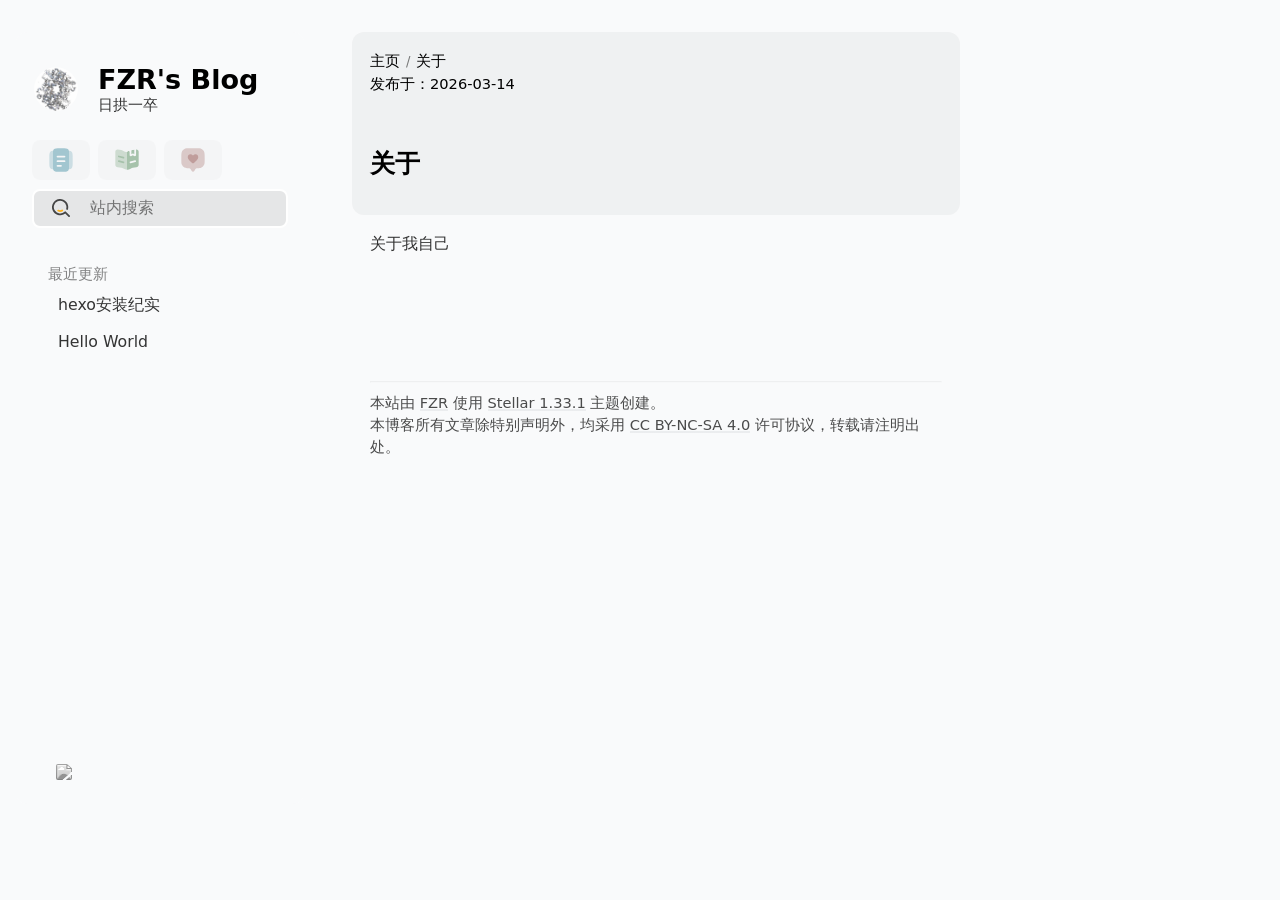
==== about/index.html @ a447104d "Site updated: 2026-03-14 00:01:49" ====
<!DOCTYPE html><html lang="zh-CN">

<head>
  <meta charset="utf-8">
  <meta name="hexo-theme" content="https://github.com/xaoxuu/hexo-theme-stellar/tree/1.33.1" theme-name="Stellar" theme-version="1.33.1">
  
  
  <meta name="generator" content="Hexo 8.1.1">
  <meta http-equiv='x-dns-prefetch-control' content='on' />
  
  <meta name="renderer" content="webkit">
  <meta name="force-rendering" content="webkit">
  <meta http-equiv="X-UA-Compatible" content="IE=Edge,chrome=1">
  <meta name="HandheldFriendly" content="True" >
  <meta name="mobile-web-app-capable" content="yes">
  <meta name="viewport" content="width=device-width, initial-scale=1, maximum-scale=1">
  <meta name="theme-color" media="(prefers-color-scheme: dark)" content="#000">
  <meta name="theme-color" content="#f9fafb">
  <title>关于 - FZR's Blog</title>

  
    <meta name="description" content="关于我自己">
<meta property="og:type" content="website">
<meta property="og:title" content="关于">
<meta property="og:url" content="http://example.com/about/">
<meta property="og:site_name" content="FZR&#39;s Blog">
<meta property="og:description" content="关于我自己">
<meta property="og:locale" content="zh_CN">
<meta property="og:image" content="http://example.com/images/%E8%81%94%E6%83%B3%E6%88%AA%E5%9B%BE_20250701091731.jpg">
<meta property="article:published_time" content="2026-03-13T16:01:30.171Z">
<meta property="article:modified_time" content="2026-03-13T16:01:30.171Z">
<meta property="article:author" content="FZR">
<meta name="twitter:card" content="summary">
<meta name="twitter:image" content="http://example.com/images/%E8%81%94%E6%83%B3%E6%88%AA%E5%9B%BE_20250701091731.jpg">
  
  
  
  

  <!-- feed -->
  

  <link rel="stylesheet" href="/css/main.css?v=1.33.1">


  

  

  <script type="application/ld+json">{"@context":"https://schema.org","@type":"Website","@id":"http://example.com/about/","author":{"@type":"Person","name":"FZR","sameAs":[],"image":"/images/联想截图_20250701091731.jpg"},"name":"关于","description":"关于我自己\n","url":"http://example.com/about/"}</script>
  
</head>
<body>

<div class="l_body content" id="start" layout="page" type="tech" ><aside class="l_left"><div class="sidebg"></div><div class="leftbar-container">


<header class="header"><div class="logo-wrap"><a class="avatar" href="/about/"><div class="bg" style="opacity:0;background-image:url(https://gcore.jsdelivr.net/gh/cdn-x/placeholder@1.0.12/avatar/round/rainbow64@3x.webp);"></div><img no-lazy class="avatar" src="/images/联想截图_20250701091731.jpg" onerror="javascript:this.classList.add('error');this.src='https://gcore.jsdelivr.net/gh/cdn-x/placeholder@1.0.12/image/2659360.svg';"></a><a class="title" href="/"><div class="main">FZR's Blog</div><div class="sub normal cap">日拱一卒</div><div class="sub hover cap" style="opacity:0">功不唐捐</div></a></div></header>

<div class="nav-area">

<nav class="menu dis-select"><a class="nav-item" title="博客" href="/" style="color:#1BCDFC"><svg xmlns="http://www.w3.org/2000/svg" width="32" height="32" viewBox="0 0 24 24"><path fill="currentColor" fill-rule="evenodd" d="M5.879 2.879C5 3.757 5 5.172 5 8v8c0 2.828 0 4.243.879 5.121C6.757 22 8.172 22 11 22h2c2.828 0 4.243 0 5.121-.879C19 20.243 19 18.828 19 16V8c0-2.828 0-4.243-.879-5.121C17.243 2 15.828 2 13 2h-2c-2.828 0-4.243 0-5.121.879M8.25 17a.75.75 0 0 1 .75-.75h3a.75.75 0 0 1 0 1.5H9a.75.75 0 0 1-.75-.75M9 12.25a.75.75 0 0 0 0 1.5h6a.75.75 0 0 0 0-1.5zM8.25 9A.75.75 0 0 1 9 8.25h6a.75.75 0 0 1 0 1.5H9A.75.75 0 0 1 8.25 9" clip-rule="evenodd"/><path fill="currentColor" d="M5.235 4.058C5 4.941 5 6.177 5 8v8c0 1.823 0 3.058.235 3.942L5 19.924c-.975-.096-1.631-.313-2.121-.803C2 18.243 2 16.828 2 14v-4c0-2.829 0-4.243.879-5.121c.49-.49 1.146-.707 2.121-.803zm13.53 15.884C19 19.058 19 17.822 19 16V8c0-1.823 0-3.059-.235-3.942l.235.018c.975.096 1.631.313 2.121.803C22 5.757 22 7.17 22 9.999v4c0 2.83 0 4.243-.879 5.122c-.49.49-1.146.707-2.121.803z" opacity=".5"/></svg></a><a class="nav-item" title="文档" href="/wiki/" style="color:#3DC550"><svg xmlns="http://www.w3.org/2000/svg" width="32" height="32" viewBox="0 0 24 24"><path fill="currentColor" fill-rule="evenodd" d="M14.25 4.48v3.057c0 .111 0 .27.02.406a.936.936 0 0 0 .445.683a.96.96 0 0 0 .783.072c.13-.04.272-.108.378-.159L17 8.005l1.124.534c.106.05.248.119.378.16a.958.958 0 0 0 .783-.073a.936.936 0 0 0 .444-.683c.021-.136.021-.295.021-.406V3.031c.113-.005.224-.01.332-.013C21.154 2.98 22 3.86 22 4.933v11.21c0 1.112-.906 2.01-2.015 2.08c-.97.06-2.108.179-2.985.41c-1.082.286-1.99 1.068-3.373 1.436c-.626.167-1.324.257-1.627.323V5.174c.32-.079 1.382-.203 1.674-.371c.184-.107.377-.216.576-.323m5.478 8.338a.75.75 0 0 1-.546.91l-4 1a.75.75 0 0 1-.364-1.456l4-1a.75.75 0 0 1 .91.546" clip-rule="evenodd"/><path fill="currentColor" d="M18.25 3.151c-.62.073-1.23.18-1.75.336a8.2 8.2 0 0 0-.75.27v3.182l.75-.356l.008-.005a1.13 1.13 0 0 1 .492-.13c.047 0 .094.004.138.01c.175.029.315.1.354.12l.009.005l.749.356V3.647z"/><path fill="currentColor" d="M12 5.214c-.334-.064-1.057-.161-1.718-.339C8.938 4.515 8.05 3.765 7 3.487c-.887-.234-2.041-.352-3.018-.412C2.886 3.007 2 3.9 2 4.998v11.146c0 1.11.906 2.01 2.015 2.079c.97.06 2.108.179 2.985.41c.486.129 1.216.431 1.873.726c1.005.451 2.052.797 3.127 1.034z" opacity=".5"/><path fill="currentColor" d="M4.273 12.818a.75.75 0 0 1 .91-.545l4 1a.75.75 0 1 1-.365 1.455l-4-1a.75.75 0 0 1-.545-.91m.909-4.545a.75.75 0 1 0-.364 1.455l4 1a.75.75 0 0 0 .364-1.455z"/></svg></a><a class="nav-item" title="社交" href="/friends/" style="color:#F44336"><svg xmlns="http://www.w3.org/2000/svg" width="32" height="32" viewBox="0 0 24 24"><path fill="currentColor" d="m13.629 20.472l-.542.916c-.483.816-1.69.816-2.174 0l-.542-.916c-.42-.71-.63-1.066-.968-1.262c-.338-.197-.763-.204-1.613-.219c-1.256-.021-2.043-.098-2.703-.372a5 5 0 0 1-2.706-2.706C2 14.995 2 13.83 2 11.5v-1c0-3.273 0-4.91.737-6.112a5 5 0 0 1 1.65-1.651C5.59 2 7.228 2 10.5 2h3c3.273 0 4.91 0 6.113.737a5 5 0 0 1 1.65 1.65C22 5.59 22 7.228 22 10.5v1c0 2.33 0 3.495-.38 4.413a5 5 0 0 1-2.707 2.706c-.66.274-1.447.35-2.703.372c-.85.015-1.275.022-1.613.219c-.338.196-.548.551-.968 1.262" opacity=".5"/><path fill="currentColor" d="M10.99 14.308c-1.327-.978-3.49-2.84-3.49-4.593c0-2.677 2.475-3.677 4.5-1.609c2.025-2.068 4.5-1.068 4.5 1.609c0 1.752-2.163 3.615-3.49 4.593c-.454.335-.681.502-1.01.502c-.329 0-.556-.167-1.01-.502"/></svg></a></nav>
</div>
<div class="widgets">
<div class="search-wrapper" id="search-wrapper"><form class="search-form"><a class="search-button" onclick="document.getElementById(&quot;search-input&quot;).focus();"><svg t="1705074644177" viewBox="0 0 1025 1024" version="1.1" xmlns="http://www.w3.org/2000/svg" p-id="1560" width="200" height="200"><path d="M1008.839137 935.96571L792.364903 719.491476a56.783488 56.783488 0 0 0-80.152866 0 358.53545 358.53545 0 1 1 100.857314-335.166073 362.840335 362.840335 0 0 1-3.689902 170.145468 51.248635 51.248635 0 1 0 99.217358 26.444296 462.057693 462.057693 0 1 0-158.255785 242.303546l185.930047 185.725053a51.248635 51.248635 0 0 0 72.568068 0 51.248635 51.248635 0 0 0 0-72.978056z" p-id="1561"></path><path d="M616.479587 615.969233a50.428657 50.428657 0 0 0-61.498362-5.534852 174.655348 174.655348 0 0 1-177.525271 3.484907 49.403684 49.403684 0 0 0-58.833433 6.76482l-3.074918 2.869923a49.403684 49.403684 0 0 0 8.609771 78.10292 277.767601 277.767601 0 0 0 286.992355-5.739847 49.403684 49.403684 0 0 0 8.404776-76.667958z" p-id="1562"></path></svg></a><input type="text" class="search-input" id="search-input" placeholder="站内搜索"></form><div id="search-result"></div><div class="search-no-result">没有找到内容！</div></div>

<widget class="widget-wrapper recent post-list"><div class="widget-header dis-select"><span class="name">最近更新</span></div><div class="widget-body fs14"><a class="item title" href="/2026/03/11/hexo%E5%AE%89%E8%A3%85%E7%BA%AA%E5%AE%9E/"><span class="title">hexo安装纪实</span></a><a class="item title" href="/2026/03/12/hello-world/"><span class="title">Hello World</span></a></div></widget>
</div>
<footer class="footer dis-select"><div class="social-wrap"><a class="social" href="/" rel="noopener noreferrer"><img src="https://gcore.jsdelivr.net/gh/cdn-x/placeholder@1.0.12/social/08a41b181ce68.svg"/></a></div></footer>
</div></aside><div class="l_main" id="main">





<div class="article banner top">
  <div class="content">
    <div class="top bread-nav footnote"><div class="left"><div class="flex-row" id="breadcrumb"><a class="cap breadcrumb" href="/">主页</a>

  <span class="sep"></span>
  <a class="cap breadcrumb" href="/about/">关于</a>
  </div>
<div class="flex-row" id="post-meta"><span class="text created">发布于：<time datetime="2026-03-13T16:01:30.171Z">2026-03-14</time></span><span class="sep updated"></span><span class="text updated">更新于：<time datetime="2026-03-13T16:01:30.171Z">2026-03-14</time></span></div></div></div>
    
    <div class="bottom only-title">
      
      <div class="text-area">
        <h1 class="text title"><span>关于</span></h1>
        
      </div>
    </div>
    
  </div>
  </div><article class="md-text content"><p>关于我自己</p>
</article>



<footer class="page-footer footnote"><hr><div class="text"><p>本站由 <a href="/">FZR</a> 使用 <a target="_blank" rel="noopener" href="https://github.com/xaoxuu/hexo-theme-stellar/tree/1.33.1">Stellar 1.33.1</a> 主题创建。<br>本博客所有文章除特别声明外，均采用 <a target="_blank" rel="noopener" href="https://creativecommons.org/licenses/by-nc-sa/4.0/">CC BY-NC-SA 4.0</a> 许可协议，转载请注明出处。</p>
</div></footer>
<div class="main-mask" onclick="sidebar.dismiss()"></div></div><aside class="l_right">
</aside><div class='float-panel'>
  <button type='button' style='display:none' class='laptop-only rightbar-toggle mobile' onclick='sidebar.rightbar()'>
    <svg xmlns="http://www.w3.org/2000/svg" width="32" height="32" viewBox="0 0 24 24"><path fill="none" stroke="currentColor" stroke-linecap="round" stroke-linejoin="round" stroke-width="2" d="M10 6h11m-11 6h11m-11 6h11M4 6h1v4m-1 0h2m0 8H4c0-1 2-2 2-3s-1-1.5-2-1"/></svg>
  </button>
  <button type='button' style='display:none' class='mobile-only leftbar-toggle mobile' onclick='sidebar.leftbar()'>
    <svg xmlns="http://www.w3.org/2000/svg" width="32" height="32" viewBox="0 0 24 24"><g fill="none" stroke="currentColor" stroke-width="1.5"><path d="M2 11c0-3.771 0-5.657 1.172-6.828C4.343 3 6.229 3 10 3h4c3.771 0 5.657 0 6.828 1.172C22 5.343 22 7.229 22 11v2c0 3.771 0 5.657-1.172 6.828C19.657 21 17.771 21 14 21h-4c-3.771 0-5.657 0-6.828-1.172C2 18.657 2 16.771 2 13z"/><path id="sep" stroke-linecap="round" d="M5.5 10h6m-5 4h4m4.5 7V3"/></g></svg>
  </button>
</div>
</div><div class="scripts">


<script type="text/javascript">
  window.canonical = {"originalHost":null,"officialHosts":["localhost"],"encoded":""};
  const ctx = {
    date_suffix: {
      just: `刚刚`,
      min: `分钟前`,
      hour: `小时前`,
      day: `天前`,
    },
    root : `/`,
    tag_plugins: {
      chat: Object.assign({"api":"https://siteinfo.listentothewind.cn/api/v1"}),
    }
  };

  // required plugins (only load if needs)
  if (`local_search`) {
    ctx.search = {};
    ctx.search.service = `local_search`;
    if (ctx.search.service == 'local_search') {
      let service_obj = Object.assign({}, `{"field":"all","path":"/search.json","content":true,"skip_search":null,"sort":"-date"}`);
      ctx.search[ctx.search.service] = service_obj;
    }
  }
  const def = {
    avatar: `https://gcore.jsdelivr.net/gh/cdn-x/placeholder@1.0.12/avatar/round/3442075.svg`,
    cover: `https://gcore.jsdelivr.net/gh/cdn-x/placeholder@1.0.12/cover/76b86c0226ffd.svg`,
    loading: `https://api.iconify.design/eos-icons:three-dots-loading.svg?color=%231cd0fd`,
  };
  const deps = {
    jquery: `https://gcore.jsdelivr.net/npm/jquery@3.7/dist/jquery.min.js`,
    marked: `https://gcore.jsdelivr.net/npm/marked@13.0/lib/marked.umd.min.js`,
    lazyload: `/%5Bobject%20Object%5D`
  }
  

</script>

<script type="text/javascript">
  
  function RunItem() {
    this.list = []; // 存放回调函数
    this.start = () => {
      for (var i = 0; i < this.list.length; i++) {
        this.list[i].run();
      }
    };
    this.push = (fn, name, setRequestAnimationFrame = true) => {
      let myfn = fn
      if (setRequestAnimationFrame) {
        myfn = () => {
          utils.requestAnimationFrame(fn)
        }
      }
      var f = new Item(myfn, name);
      this.list.push(f);
    };
    this.remove = (name) => {
      for (let index = 0; index < this.list.length; index++) {
        const e = this.list[index];
        if (e.name == name) {
          this.list.splice(index, 1);
        }
      }
    }
    // 构造一个可以run的对象
    function Item(fn, name) {
      // 函数名称
      this.name = name || fn.name;
      // run方法
      this.run = () => {
        try {
          fn()
        } catch (error) {
          console.log(error);
        }
      };
    }
  }

  const utils = {
    // 懒加载 css https://github.com/filamentgroup/loadCSS
    css: (href, before, media, attributes) => {
      var doc = window.document;
      var ss = doc.createElement("link");
      var ref;
      if (before) {
        ref = before;
      } else {
        var refs = (doc.body || doc.getElementsByTagName("head")[0]).childNodes;
        ref = refs[refs.length - 1];
      }
      var sheets = doc.styleSheets;
      if (attributes) {
        for (var attributeName in attributes) {
          if (attributes.hasOwnProperty(attributeName)) {
            ss.setAttribute(attributeName, attributes[attributeName]);
          }
        }
      }
      ss.rel = "stylesheet";
      ss.href = href;
      ss.media = "only x";
      function ready(cb) {
        if (doc.body) {
          return cb();
        }
        setTimeout(function () {
          ready(cb);
        });
      }
      ready(function () {
        ref.parentNode.insertBefore(ss, before ? ref : ref.nextSibling);
      });
      var onloadcssdefined = function (cb) {
        var resolvedHref = ss.href;
        var i = sheets.length;
        while (i--) {
          if (sheets[i].href === resolvedHref) {
            return cb();
          }
        }
        setTimeout(function () {
          onloadcssdefined(cb);
        });
      };
      function loadCB() {
        if (ss.addEventListener) {
          ss.removeEventListener("load", loadCB);
        }
        ss.media = media || "all";
      }
      if (ss.addEventListener) {
        ss.addEventListener("load", loadCB);
      }
      ss.onloadcssdefined = onloadcssdefined;
      onloadcssdefined(loadCB);
      return ss;
    },

    js: (src, opt) => new Promise((resolve, reject) => {
      var script = document.createElement('script');
      if (src.startsWith('/')) {
        src = ctx.root + src.substring(1);
      }
      script.src = src;
      if (opt) {
        for (let key of Object.keys(opt)) {
          script[key] = opt[key]
        }
      } else {
        // 默认异步，如果需要同步，第二个参数传入 {} 即可
        script.async = true
      }
      script.onerror = reject
      script.onload = script.onreadystatechange = function () {
        const loadState = this.readyState
        if (loadState && loadState !== 'loaded' && loadState !== 'complete') return
        script.onload = script.onreadystatechange = null
        resolve()
      }
      document.head.appendChild(script)
    }),

    jq: (fn) => {
      if (typeof jQuery === 'undefined') {
        utils.js(deps.jquery).then(fn)
      } else {
        fn()
      }
    },

    onLoading: (el) => {
      if (el) {
        $(el).append('<div class="loading-wrap"><svg xmlns="http://www.w3.org/2000/svg" width="2em" height="2em" preserveAspectRatio="xMidYMid meet" viewBox="0 0 24 24"><g fill="none" stroke="currentColor" stroke-linecap="round" stroke-width="2"><path stroke-dasharray="60" stroke-dashoffset="60" stroke-opacity=".3" d="M12 3C16.9706 3 21 7.02944 21 12C21 16.9706 16.9706 21 12 21C7.02944 21 3 16.9706 3 12C3 7.02944 7.02944 3 12 3Z"><animate fill="freeze" attributeName="stroke-dashoffset" dur="1.3s" values="60;0"/></path><path stroke-dasharray="15" stroke-dashoffset="15" d="M12 3C16.9706 3 21 7.02944 21 12"><animate fill="freeze" attributeName="stroke-dashoffset" dur="0.3s" values="15;0"/><animateTransform attributeName="transform" dur="1.5s" repeatCount="indefinite" type="rotate" values="0 12 12;360 12 12"/></path></g></svg></div>');
      }
    },
    onLoadSuccess: (el) => {
      if (el) {
        $(el).find('.loading-wrap').remove();
      }
    },
    onLoadFailure: (el) => {
      if (el) {
        $(el).find('.loading-wrap svg').remove();
        $(el).find('.loading-wrap').append('<svg xmlns="http://www.w3.org/2000/svg" width="2em" height="2em" preserveAspectRatio="xMidYMid meet" viewBox="0 0 24 24"><g fill="none" stroke="currentColor" stroke-linecap="round" stroke-linejoin="round" stroke-width="2"><path stroke-dasharray="60" stroke-dashoffset="60" d="M12 3L21 20H3L12 3Z"><animate fill="freeze" attributeName="stroke-dashoffset" dur="0.5s" values="60;0"/></path><path stroke-dasharray="6" stroke-dashoffset="6" d="M12 10V14"><animate fill="freeze" attributeName="stroke-dashoffset" begin="0.6s" dur="0.2s" values="6;0"/></path></g><circle cx="12" cy="17" r="1" fill="currentColor" fill-opacity="0"><animate fill="freeze" attributeName="fill-opacity" begin="0.8s" dur="0.4s" values="0;1"/></circle></svg>');
        $(el).find('.loading-wrap').addClass('error');
      }
    },
    request: (el, url, callback, onFailure) => {
      const maxRetry = 3;
      let retryCount = 0;

      return new Promise((resolve, reject) => {
        const load = () => {
          utils.onLoading?.(el);

          let timedOut = false;
          const timeout = setTimeout(() => {
            timedOut = true;
            console.warn('[request] 超时:', url);

            if (++retryCount >= maxRetry) {
              utils.onLoadFailure?.(el);
              onFailure?.();
              reject('请求超时');
            } else {
              setTimeout(load, 1000);
            }
          }, 5000);

          fetch(url).then(resp => {
            if (timedOut) return;
            clearTimeout(timeout);

            if (!resp.ok) throw new Error('响应失败');
            return resp;
          }).then(data => {
            if (timedOut) return;
            utils.onLoadSuccess?.(el);
            callback(data);
            resolve(data);
          }).catch(err => {
            clearTimeout(timeout);
            console.warn('[request] 错误:', err);

            if (++retryCount >= maxRetry) {
              utils.onLoadFailure?.(el);
              onFailure?.();
              reject(err);
            } else {
              setTimeout(load, 1000);
            }
          });
        };

        load();
      });
    },
    requestWithoutLoading: (url, options = {}, maxRetry = 2, timeout = 5000) => {
      return new Promise((resolve, reject) => {
        let retryCount = 0;

        const tryRequest = () => {
          let timedOut = false;
          const timer = setTimeout(() => {
            timedOut = true;
            if (++retryCount > maxRetry) reject('timeout');
            else tryRequest();
          }, timeout);

          fetch(url, options)
            .then(resp => {
              clearTimeout(timer);
              if (!resp.ok) throw new Error('bad response');
              resolve(resp);
            })
            .catch(err => {
              clearTimeout(timer);
              if (++retryCount > maxRetry) reject(err);
              else setTimeout(tryRequest, 500);
            });
        };

        tryRequest();
      });
    },
    /********************** requestAnimationFrame ********************************/
    // 1、requestAnimationFrame 会把每一帧中的所有 DOM 操作集中起来，在一次重绘或回流中就完成，并且重绘或回流的时间间隔紧紧跟随浏览器的刷新频率，一般来说，这个频率为每秒60帧。
    // 2、在隐藏或不可见的元素中，requestAnimationFrame 将不会进行重绘或回流，这当然就意味着更少的的 cpu，gpu 和内存使用量。
    requestAnimationFrame: (fn) => {
      if (!window.requestAnimationFrame) {
        window.requestAnimationFrame = window.requestAnimationFrame || window.mozRequestAnimationFrame || window.webkitRequestAnimationFrame;
      }
      window.requestAnimationFrame(fn)
    },
    dark: {},
  };

  // utils.dark.mode 当前模式 dark or light
  // utils.dark.toggle() 暗黑模式触发器
  // utils.dark.push(callBack[,"callBackName"]) 传入触发器回调函数
  utils.dark.method = {
    toggle: new RunItem(),
  };
  utils.dark = Object.assign(utils.dark, {
    push: utils.dark.method.toggle.push,
  });
</script>
<script>
  const sidebar = {
    leftbar: () => {
      if (l_body) {
        l_body.toggleAttribute('leftbar');
        l_body.removeAttribute('rightbar');
      }
    },
    rightbar: () => {
      if (l_body) {
        l_body.toggleAttribute('rightbar');
        l_body.removeAttribute('leftbar');
      }
    },
    dismiss: () => {
      if (l_body) {
        l_body.removeAttribute('leftbar');
        l_body.removeAttribute('rightbar');
      }
    },
    toggleTOC: () => {
      document.querySelector('#data-toc').classList.toggle('collapse');
    }
  }
</script>
<script type="text/javascript">
  (() => {
    const tagSwitchers = document.querySelectorAll('.tag-subtree.parent-tag > a > .tag-switcher-wrapper')
    for (const tagSwitcher of tagSwitchers) {
      tagSwitcher.addEventListener('click', (e) => {
        const parent = e.target.closest('.tag-subtree.parent-tag')
        parent.classList.toggle('expanded')
        e.preventDefault()
      })
    }

    // Get active tag from query string, then activate it.
    const urlParams = new URLSearchParams(window.location.search)
    const activeTag = urlParams.get('tag')
    if (activeTag) {
      let tag = document.querySelector(`.tag-subtree[data-tag="${activeTag}"]`)
      if (tag) {
        tag.querySelector('a').classList.add('active')
        
        while (tag) {
          tag.classList.add('expanded')
          tag = tag.parentElement.closest('.tag-subtree.parent-tag')
        }
      }
    }
  })()
</script>

<script async src="https://gcore.jsdelivr.net/npm/vanilla-lazyload@19.1/dist/lazyload.min.js"></script>
<script>
  // https://www.npmjs.com/package/vanilla-lazyload
  // Set the options globally
  // to make LazyLoad self-initialize
  window.lazyLoadOptions = {
    elements_selector: ".lazy",
    callback_loaded: (el) => {
      el.classList.add('loaded');
      const wrapper = el.closest('.lazy-box');
      const icon = wrapper?.querySelector('.lazy-icon');
      if (icon) icon.remove();
    }
  };
  // Listen to the initialization event
  // and get the instance of LazyLoad
  window.addEventListener(
    "LazyLoad::Initialized",
    function (event) {
      window.lazyLoadInstance = event.detail.instance;
    },
    false
  );
  document.addEventListener('DOMContentLoaded', function () {
    window.lazyLoadInstance?.update();
  });

  window.wrapLazyloadImages = (container) => {
    if (typeof container === 'string') {
      container = document.querySelector(container);
    }
    if (!container) return;
    
    const images = container.querySelectorAll('img');
    images.forEach((img) => {
      if (img.classList.contains('lazy')) return;

      const src = img.getAttribute('src');
      if (!src) return;

      const wrapper = document.createElement('div');
      wrapper.className = 'lazy-box';

      const newImg = img.cloneNode();
      newImg.removeAttribute('src');
      newImg.setAttribute('data-src', src);
      newImg.classList.add('lazy');

      const icon = document.createElement('div');
      icon.className = 'lazy-icon';
      if (def.loading) {
        icon.style.backgroundImage = `url("${def.loading}")`;
      }

      wrapper.appendChild(newImg);
      wrapper.appendChild(icon);

      img.replaceWith(wrapper);
    });

    // 通知 LazyLoad 更新
    if (window.lazyLoadInstance?.update) {
      window.lazyLoadInstance.update();
    }
  }
  
</script>

<!-- required -->
<script src="/js/main.js?v=1.33.1" defer></script>

<script type="text/javascript">
  const applyTheme = (theme) => {
    if (theme === 'auto') {
      document.documentElement.removeAttribute('data-theme')
    } else {
      document.documentElement.setAttribute('data-theme', theme)
    }

    // applyThemeToGiscus(theme)
  }

  // FIXME: 这会导致无法使用 preferred_color_scheme 以外的主题
  const applyThemeToGiscus = (theme) => {
    // theme = theme === 'auto' ? 'preferred_color_scheme' : theme
    const cmt = document.getElementById('giscus')
    if (cmt) {
      // This works before giscus load.
      cmt.setAttribute('data-theme', theme)
    }

    const iframe = document.querySelector('#comments > section.giscus > iframe')
    if (iframe) {
      // This works after giscus loaded.
      const src = iframe.src
      const newSrc = src.replace(/theme=[\w]+/, `theme=${theme}`)
      iframe.src = newSrc
    }
  }

  const switchTheme = () => {
    // light -> dark -> auto -> light -> ...
    const currentTheme = document.documentElement.getAttribute('data-theme')
    let newTheme;
    switch (currentTheme) {
      case 'light':
        newTheme = 'dark'
        break
      case 'dark':
        newTheme = 'auto'
        break
      default:
        newTheme = 'light'
    }
    applyTheme(newTheme)
    window.localStorage.setItem('Stellar.theme', newTheme)
    utils.dark.mode = newTheme === 'auto' ? (window.matchMedia("(prefers-color-scheme: dark)").matches ? "dark" : "light") : newTheme;
    utils.dark.method.toggle.start();

    const messages = {
      light: `切换到浅色模式`,
      dark: `切换到深色模式`,
      auto: `切换到跟随系统配色`,
    }
    hud?.toast?.(messages[newTheme])
  }

  (() => {
    // Apply user's preferred theme, if any.
    const theme = window.localStorage.getItem('Stellar.theme')
    if (theme !== null) {
      applyTheme(theme)
    } else {
      utils.dark.mode = window.matchMedia("(prefers-color-scheme: dark)").matches ? "dark" : "light";
    }
    utils.dark.method.toggle.start();
  })()
</script>


<!-- optional -->



<script defer>
  window.addEventListener('DOMContentLoaded', (event) => {
    ctx.services = Object.assign({}, JSON.parse(`{"mdrender":{"js":"/js/services/mdrender.js"},"siteinfo":{"js":"/js/services/siteinfo.js","api":null},"ghinfo":{"js":"/js/services/ghinfo.js"},"rating":{"js":"/js/services/rating.js","api":"https://star-vote.xaox.cc/api/rating"},"vote":{"js":"/js/services/vote.js","api":"https://star-vote.xaox.cc/api/vote"},"sites":{"js":"/js/services/sites.js"},"friends":{"js":"/js/services/friends.js"},"friends_and_posts":{"js":"/js/services/friends_and_posts.js"},"timeline":{"js":"/js/services/timeline.js"},"fcircle":{"js":"/js/services/fcircle.js"},"weibo":{"js":"/js/services/weibo.js"},"memos":{"js":"/js/services/memos.js"},"voice":{"js":"/js/plugins/voice.js"},"video":{"js":"/js/plugins/video.js"},"download-file":{"js":"/js/plugins/download-file.js"},"twikoo":{"js":"/js/services/twikoo_latest_comment.js"},"waline":{"js":"/js/services/waline_latest_comment.js"},"artalk":{"js":"/js/services/artalk_latest_comment.js"},"giscus":{"js":"/js/services/giscus_latest_comment.js"},"contributors":{"edit_this_page":{"_posts/":null,"wiki/stellar/":"https://github.com/xaoxuu/hexo-theme-stellar-docs/blob/main/"},"js":"/js/services/contributors.js"}}`));
    for (let id of Object.keys(ctx.services)) {
      const js = ctx.services[id].js;
      if (id == 'siteinfo') {
        ctx.cardlinks = document.querySelectorAll('a.link-card[cardlink]');
        if (ctx.cardlinks?.length > 0) {
          utils.js(js, { defer: true }).then(function () {
            setCardLink(ctx.cardlinks);
          });
        }
      } else if (id == 'voice') {
        ctx.voiceAudios = document.querySelectorAll('.voice>audio');
        if (ctx.voiceAudios?.length > 0) {
          utils.js(js, { defer: true }).then(function () {
            createVoiceDom(ctx.voiceAudios);
          });
        }
      } else if (id == 'video') {
        ctx.videos = document.querySelectorAll('.video>video');
        if (ctx.videos?.length > 0) {
          utils.js(js, { defer: true }).then(function () {
            videoEvents(ctx.videos);
          });
        }
      } else if (id == 'download-file') {
        ctx.files = document.querySelectorAll('.file');
        if (ctx.files?.length > 0) {
          utils.js(js, { defer: true }).then(function () {
            downloadFileEvent(ctx.files);
          });
        }
      } else {
        const els = document.getElementsByClassName(`ds-${id}`);
        if (els?.length > 0) {
          utils.jq(() => {
            if (id == 'timeline' || 'memos' || 'marked') {
              utils.js(deps.marked).then(function () {
                utils.js(js, { defer: true });
              });
            } else {
              utils.js(js, { defer: true });
            }
          });
        }
      }
    }

    // chat iphone time
    let phoneTimes = document.querySelectorAll('.chat .status-bar .time');

    if (phoneTimes.length > 0) {
      NowTime();
      var date = new Date();
      var sec = date.getSeconds();
      var firstAdjustInterval = setInterval(firstAdjustTime, 1000 * (60 - sec));
    }

    function firstAdjustTime() {
      NowTime();
      clearInterval(firstAdjustInterval);
      setInterval(NowTime, 1000 * 60);
    }

    function NowTime() {
      for (let i = 0; i < phoneTimes.length; ++i) {
        var timeSpan = phoneTimes[i];
        var date = new Date();
        var hour = date.getHours();
        var min = date.getMinutes();
        timeSpan.innerHTML = check(hour) + ":" + check(min);
      }
    };

    function check(val) {
      if (val < 10) {
        return ("0" + val);
      }
      return (val);
    }

    // chat quote
    const chat_quote_obverser = new IntersectionObserver((entries, observer) => {
      entries.filter((entry) => { return entry.isIntersecting }).sort((a, b) => a.intersectionRect.y !== b.intersectionRect.y ? a.intersectionRect.y - b.intersectionRect.y : a.intersectionRect.x - b.intersectionRect.x).forEach((entry, index) => {
          observer.unobserve(entry.target);
          setTimeout(() => {
            entry.target.classList.add('quote-blink');
            setTimeout(() => {
              entry.target.classList.remove('quote-blink');
            }, 1000);
          }, Math.max(100, 16) * (index + 1));
        });
    });

    var chatQuotes = document.querySelectorAll(".chat .talk .quote");
    chatQuotes.forEach((quote) => {
      quote.addEventListener('click', function () {
        var chatCellDom = document.getElementById("quote-" + quote.getAttribute("quotedCellTag"));
        if (chatCellDom) {
          var chatDiv = chatCellDom.parentElement;
          var mid = chatDiv.clientHeight / 2;
          var offsetTop = chatCellDom.offsetTop;
          if (offsetTop > mid - chatCellDom.clientHeight / 2) {
            chatDiv.scrollTo({
              top: chatCellDom.offsetTop - mid + chatCellDom.clientHeight / 2,
              behavior: "smooth"
            });
          } else {
            chatDiv.scrollTo({
              top: 0,
              behavior: "smooth"
            });
          }
          chat_quote_obverser.observe(chatCellDom);
        }
      });
    });
  });
</script>

<script>
  window.addEventListener('DOMContentLoaded', (event) => {
    ctx.search = {
      path: `/search.json`,
    }
    utils.js('/js/search/local-search.js', { defer: true });
  });
</script><script>
  window.FPConfig = {
    delay: 0,
    ignoreKeywords: [],
    maxRPS: 5,
    hoverDelay: 25
  };
</script>
<script defer src="https://gcore.jsdelivr.net/npm/flying-pages@2/flying-pages.min.js"></script><script>
  ctx.fancybox = {
    selector: `.timenode p>img`,
    css: `https://gcore.jsdelivr.net/npm/@fancyapps/ui@5.0/dist/fancybox/fancybox.css`,
    js: `https://gcore.jsdelivr.net/npm/@fancyapps/ui@5.0/dist/fancybox/fancybox.umd.js`
  };
  var selector = '[data-fancybox]:not(.error), .with-fancybox .atk-content img:not([atk-emoticon])';
  if (ctx.fancybox.selector) {
    selector += `, ${ctx.fancybox.selector}`
  }
  var needFancybox = document.querySelectorAll(selector).length !== 0;
  if (!needFancybox) {
    const memos = document.getElementsByClassName('ds-memos');
    if (memos != undefined && memos.length > 0) {
      needFancybox = true;
    }
    const fancybox = document.getElementsByClassName('with-fancybox');
    if (fancybox != undefined && fancybox.length > 0) {
      needFancybox = true;
    }
  }
  if (needFancybox) {
    utils.css(ctx.fancybox.css);
    utils.js(ctx.fancybox.js, { defer: true }).then(function () {
      Fancybox.bind(selector, {
        hideScrollbar: false,
        Thumbs: {
          autoStart: false,
        },
        caption: (fancybox, slide) => {
          return slide.triggerEl.alt || slide.triggerEl.dataset.caption || null
        }
      });
    })
  }
</script>
<script>
  window.addEventListener('DOMContentLoaded', (event) => {
    const swiper_api = document.getElementById('swiper-api');
    if (swiper_api != undefined) {
      utils.css(`https://unpkg.com/swiper@10.3/swiper-bundle.min.css`);
      utils.js(`https://unpkg.com/swiper@10.3/swiper-bundle.min.js`, { defer: true }).then(function () {
        const effect = swiper_api.getAttribute('effect') || '';
        var swiper = new Swiper('.swiper#swiper-api', {
          slidesPerView: 'auto',
          spaceBetween: 8,
          centeredSlides: true,
          effect: effect,
          rewind: true,
          pagination: {
            el: '.swiper-pagination',
            clickable: true,
          },
          navigation: {
            nextEl: '.swiper-button-next',
            prevEl: '.swiper-button-prev',
          },
        });
      })
    }
  });
</script>
<script>
  document.addEventListener('DOMContentLoaded', function () {
    window.codeElements = document.querySelectorAll('.code');
    if (window.codeElements.length > 0) {
      ctx.copycode = {
        default_text: `Copy`,
        success_text: `Copied`,
        toast: `复制成功`,
      };
      utils.js('/js/plugins/copycode.js');
    }
  });
</script>


<!-- inject -->

</div></body></html>
---- css/main.css ----
:root {
  --width-main: 720px;
  --fsp: 16px;
  --fsh2: calc(var(--fsp) + 11px);
  --fsh3: calc(var(--fsp) + 7px);
  --fsh4: calc(var(--fsp) + 4px);
  --side-content-width: 224px;
  --gap-margin: 16px;
  --gap-padding: 16px;
  --gap-p: calc(16px + 4px);
  --gap-p-compact: calc(16px * 0.75);
}
@media screen and (min-width: 2048px) {
  :root {
    --width-main: 780px;
  }
}
@media screen and (min-width: 2560px) {
  :root {
    --width-main: 860px;
  }
}
@media screen and (max-width: 768px) {
  :root {
    --side-content-width: 188px;
  }
}
@media screen and (max-width: 667px) {
  :root {
    --side-content-width: 224px;
  }
}
:root {
  --gap-max: calc(var(--gap-margin) + var(--gap-padding));
}
:root {
  --hue: 40deg;
  --sat: 98%;
  --light: 55%;
  --alpha: 1;
  --theme: hsla(var(--hue) var(--sat) var(--light) / 1);
  --theme-a10: hsla(var(--hue) var(--sat) var(--light) / 0.1);
  --theme-a20: hsla(var(--hue) var(--sat) var(--light) / 0.2);
  --theme-a30: hsla(var(--hue) var(--sat) var(--light) / 0.3);
  --accent: #ff5724;
  --link: hsla(20deg 90% 54% / 1);
  --link-a20: hsla(20deg 90% 54% / 0.2);
  --background: hsla(210deg 20% 98% / 1);
  --card: #fff;
  --bg-a20: hsla(210deg 0% 0% / 0.01);
  --bg-a50: hsla(210deg 0% 0% / 0.02);
  --bg-a60: hsla(210deg 0% 0% / 0.04);
  --bg-a75: hsla(210deg 0% 0% / 0.08);
  --bg-a100: hsla(210deg 0% 0% / 0.08);
  --text: hsla(210deg 0% 0% / 1);
  --text-reverse: hsla(210deg 0% 100% / 1);
  --text-p1: hsla(210deg 0% 0% / 0.8);
  --text-p2: hsla(210deg 0% 0% / 0.7);
  --text-p3: hsla(210deg 0% 0% / 0.5);
  --text-p4: hsla(210deg 0% 0% / 0.4);
  --text-meta: hsla(210deg 0% 0% / 0.2);
  --text-code: hsla(210deg 0% 0% / 0.9);
  --text-a10: hsla(210deg 0% 0% / 0.1);
  --text-a20: hsla(210deg 0% 0% / 0.2);
  --block: hsla(210deg 50% 12% / 0.04);
  --block-border: hsla(210deg 50% 12% / 0.06);
}
@media (prefers-color-scheme: dark) {
  :root {
    --background: hsla(210deg 8% 12% / 1);
    --card: hsla(210deg 10% 24% / 1);
    --bg-a20: hsla(210deg 0% 100% / 0.01);
    --bg-a50: hsla(210deg 0% 100% / 0.02);
    --bg-a60: hsla(210deg 0% 100% / 0.04);
    --bg-a75: hsla(210deg 0% 100% / 0.08);
    --bg-a100: hsla(210deg 0% 100% / 0.08);
    --text: hsla(210deg 0% 100% / 1);
    --text-reverse: hsla(210deg 0% 0% / 1);
    --text-p1: hsla(210deg 0% 100% / 0.8);
    --text-p2: hsla(210deg 0% 100% / 0.7);
    --text-p3: hsla(210deg 0% 100% / 0.5);
    --text-p4: hsla(210deg 0% 100% / 0.4);
    --text-meta: hsla(210deg 0% 100% / 0.2);
    --text-code: hsla(210deg 0% 100% / 0.9);
    --text-a10: hsla(210deg 0% 100% / 0.1);
    --text-a20: hsla(210deg 0% 100% / 0.2);
    --block: hsla(210deg 24% 72% / 0.08);
    --block-border: hsla(210deg 24% 72% / 0.12);
    --text-code: hsla(20 75 60 / 1);
  }
}
@media screen and (prefers-color-scheme: dark) and (max-width: 667px) {
  :root {
    --background: #000;
  }
}
:root[data-theme="light"] {
  --background: hsla(210deg 20% 98% / 1);
  --card: #fff;
  --bg-a20: hsla(210deg 0% 0% / 0.01);
  --bg-a50: hsla(210deg 0% 0% / 0.02);
  --bg-a60: hsla(210deg 0% 0% / 0.04);
  --bg-a75: hsla(210deg 0% 0% / 0.08);
  --bg-a100: hsla(210deg 0% 0% / 0.08);
  --text: hsla(210deg 0% 0% / 1);
  --text-reverse: hsla(210deg 0% 100% / 1);
  --text-p1: hsla(210deg 0% 0% / 0.8);
  --text-p2: hsla(210deg 0% 0% / 0.7);
  --text-p3: hsla(210deg 0% 0% / 0.5);
  --text-p4: hsla(210deg 0% 0% / 0.4);
  --text-meta: hsla(210deg 0% 0% / 0.2);
  --text-code: hsla(210deg 0% 0% / 0.9);
  --text-a10: hsla(210deg 0% 0% / 0.1);
  --text-a20: hsla(210deg 0% 0% / 0.2);
  --block: hsla(210deg 50% 12% / 0.04);
  --block-border: hsla(210deg 50% 12% / 0.06);
}
:root[data-theme="dark"] {
  --background: hsla(210deg 8% 12% / 1);
  --card: hsla(210deg 10% 24% / 1);
  --bg-a20: hsla(210deg 0% 100% / 0.01);
  --bg-a50: hsla(210deg 0% 100% / 0.02);
  --bg-a60: hsla(210deg 0% 100% / 0.04);
  --bg-a75: hsla(210deg 0% 100% / 0.08);
  --bg-a100: hsla(210deg 0% 100% / 0.08);
  --text: hsla(210deg 0% 100% / 1);
  --text-reverse: hsla(210deg 0% 0% / 1);
  --text-p1: hsla(210deg 0% 100% / 0.8);
  --text-p2: hsla(210deg 0% 100% / 0.7);
  --text-p3: hsla(210deg 0% 100% / 0.5);
  --text-p4: hsla(210deg 0% 100% / 0.4);
  --text-meta: hsla(210deg 0% 100% / 0.2);
  --text-code: hsla(210deg 0% 100% / 0.9);
  --text-a10: hsla(210deg 0% 100% / 0.1);
  --text-a20: hsla(210deg 0% 100% / 0.2);
  --block: hsla(210deg 24% 72% / 0.08);
  --block-border: hsla(210deg 24% 72% / 0.12);
  --text-code: hsla(20 75 60 / 1);
}
@media screen and (max-width: 667px) {
  :root[data-theme="dark"] {
    --background: #000;
  }
}
.tag-plugin {
  --theme-border: var(--block-border);
  --theme-block: var(--block);
  --theme-mark: var(--block);
  --theme-codeblock: var(--block);
}
.colorful[color='red'] {
  --hue: 4.105263157894738deg;
  --sat: 89.62264150943398%;
  --light: 58.43137254901961%;
  --alpha: 1;
  --theme: hsla(var(--hue) var(--sat) var(--light) / 1);
  --theme-a10: hsla(var(--hue) var(--sat) var(--light) / 0.1);
  --theme-a20: hsla(var(--hue) var(--sat) var(--light) / 0.2);
  --theme-a30: hsla(var(--hue) var(--sat) var(--light) / 0.3);
  --link: hsla(4.105263157894738deg 89.62264150943398% 58.43137254901961% / 1);
  --link-a20: hsla(4.105263157894738deg 89.62264150943398% 58.43137254901961% / 0.2);
  --theme-border: hsla(4.105263157894738deg 50% 80% / var(--alpha));
  --theme-block: hsla(4.105263157894738deg 90% 92% / var(--alpha));
  --theme-mark: hsla(4.105263157894738deg 95% 80% / var(--alpha));
  --theme-codeblock: hsla(4.105263157894738deg 50% 95% / var(--alpha));
  --text: hsla(4.105263157894738deg 55% 16% / 1);
  --text-p1: hsla(4.105263157894738deg 90% 20% / 1);
  --text-p2: hsla(4.105263157894738deg 90% 20% / 0.8);
  --text-p3: hsla(4.105263157894738deg 90% 20% / 0.6);
  --text-p4: hsla(4.105263157894738deg 90% 20% / 0.4);
  --link: hsla(4.105263157894738deg 95% 32% / 1);
  --link-a20: hsla(4.105263157894738deg 95% 32% / 0.2);
}
.colorful[color='orange'] {
  --hue: 24deg;
  --sat: 100%;
  --light: 49.01960784313725%;
  --alpha: 1;
  --theme: hsla(var(--hue) var(--sat) var(--light) / 1);
  --theme-a10: hsla(var(--hue) var(--sat) var(--light) / 0.1);
  --theme-a20: hsla(var(--hue) var(--sat) var(--light) / 0.2);
  --theme-a30: hsla(var(--hue) var(--sat) var(--light) / 0.3);
  --link: hsla(24deg 100% 49.01960784313725% / 1);
  --link-a20: hsla(24deg 100% 49.01960784313725% / 0.2);
  --theme-border: hsla(24deg 50% 80% / var(--alpha));
  --theme-block: hsla(24deg 90% 92% / var(--alpha));
  --theme-mark: hsla(24deg 95% 80% / var(--alpha));
  --theme-codeblock: hsla(24deg 50% 95% / var(--alpha));
  --text: hsla(24deg 55% 16% / 1);
  --text-p1: hsla(24deg 90% 20% / 1);
  --text-p2: hsla(24deg 90% 20% / 0.8);
  --text-p3: hsla(24deg 90% 20% / 0.6);
  --text-p4: hsla(24deg 90% 20% / 0.4);
  --link: hsla(24deg 95% 32% / 1);
  --link-a20: hsla(24deg 95% 32% / 0.2);
}
.colorful[color='amber'] {
  --hue: 41.320754716981135deg;
  --sat: 100%;
  --light: 58.43137254901961%;
  --alpha: 1;
  --theme: hsla(var(--hue) var(--sat) var(--light) / 1);
  --theme-a10: hsla(var(--hue) var(--sat) var(--light) / 0.1);
  --theme-a20: hsla(var(--hue) var(--sat) var(--light) / 0.2);
  --theme-a30: hsla(var(--hue) var(--sat) var(--light) / 0.3);
  --link: hsla(41.320754716981135deg 100% 58.43137254901961% / 1);
  --link-a20: hsla(41.320754716981135deg 100% 58.43137254901961% / 0.2);
  --theme-border: hsla(41.320754716981135deg 50% 80% / var(--alpha));
  --theme-block: hsla(41.320754716981135deg 90% 92% / var(--alpha));
  --theme-mark: hsla(41.320754716981135deg 95% 80% / var(--alpha));
  --theme-codeblock: hsla(41.320754716981135deg 50% 95% / var(--alpha));
  --text: hsla(41.320754716981135deg 55% 16% / 1);
  --text-p1: hsla(41.320754716981135deg 90% 20% / 1);
  --text-p2: hsla(41.320754716981135deg 90% 20% / 0.8);
  --text-p3: hsla(41.320754716981135deg 90% 20% / 0.6);
  --text-p4: hsla(41.320754716981135deg 90% 20% / 0.4);
  --link: hsla(41.320754716981135deg 95% 32% / 1);
  --link-a20: hsla(41.320754716981135deg 95% 32% / 0.2);
}
.colorful[color='yellow'] {
  --hue: 50.96385542168675deg;
  --sat: 100%;
  --light: 67.45098039215686%;
  --alpha: 1;
  --theme: hsla(var(--hue) var(--sat) var(--light) / 1);
  --theme-a10: hsla(var(--hue) var(--sat) var(--light) / 0.1);
  --theme-a20: hsla(var(--hue) var(--sat) var(--light) / 0.2);
  --theme-a30: hsla(var(--hue) var(--sat) var(--light) / 0.3);
  --link: hsla(50.96385542168675deg 100% 67.45098039215686% / 1);
  --link-a20: hsla(50.96385542168675deg 100% 67.45098039215686% / 0.2);
  --theme-border: hsla(50.96385542168675deg 50% 80% / var(--alpha));
  --theme-block: hsla(50.96385542168675deg 90% 92% / var(--alpha));
  --theme-mark: hsla(50.96385542168675deg 95% 80% / var(--alpha));
  --theme-codeblock: hsla(50.96385542168675deg 50% 95% / var(--alpha));
  --text: hsla(50.96385542168675deg 55% 16% / 1);
  --text-p1: hsla(50.96385542168675deg 90% 20% / 1);
  --text-p2: hsla(50.96385542168675deg 90% 20% / 0.8);
  --text-p3: hsla(50.96385542168675deg 90% 20% / 0.6);
  --text-p4: hsla(50.96385542168675deg 90% 20% / 0.4);
  --link: hsla(50.96385542168675deg 95% 32% / 1);
  --link-a20: hsla(50.96385542168675deg 95% 32% / 0.2);
}
.colorful[color='green'] {
  --hue: 128.38235294117646deg;
  --sat: 53.96825396825397%;
  --light: 50.588235294117645%;
  --alpha: 1;
  --theme: hsla(var(--hue) var(--sat) var(--light) / 1);
  --theme-a10: hsla(var(--hue) var(--sat) var(--light) / 0.1);
  --theme-a20: hsla(var(--hue) var(--sat) var(--light) / 0.2);
  --theme-a30: hsla(var(--hue) var(--sat) var(--light) / 0.3);
  --link: hsla(128.38235294117646deg 53.96825396825397% 50.588235294117645% / 1);
  --link-a20: hsla(128.38235294117646deg 53.96825396825397% 50.588235294117645% / 0.2);
  --theme-border: hsla(128.38235294117646deg 50% 80% / var(--alpha));
  --theme-block: hsla(128.38235294117646deg 90% 92% / var(--alpha));
  --theme-mark: hsla(128.38235294117646deg 95% 80% / var(--alpha));
  --theme-codeblock: hsla(128.38235294117646deg 50% 95% / var(--alpha));
  --text: hsla(128.38235294117646deg 55% 16% / 1);
  --text-p1: hsla(128.38235294117646deg 90% 20% / 1);
  --text-p2: hsla(128.38235294117646deg 90% 20% / 0.8);
  --text-p3: hsla(128.38235294117646deg 90% 20% / 0.6);
  --text-p4: hsla(128.38235294117646deg 90% 20% / 0.4);
  --link: hsla(128.38235294117646deg 95% 32% / 1);
  --link-a20: hsla(128.38235294117646deg 95% 32% / 0.2);
}
.colorful[color='cyan'] {
  --hue: 192.53333333333333deg;
  --sat: 97.40259740259742%;
  --light: 54.70588235294118%;
  --alpha: 1;
  --theme: hsla(var(--hue) var(--sat) var(--light) / 1);
  --theme-a10: hsla(var(--hue) var(--sat) var(--light) / 0.1);
  --theme-a20: hsla(var(--hue) var(--sat) var(--light) / 0.2);
  --theme-a30: hsla(var(--hue) var(--sat) var(--light) / 0.3);
  --link: hsla(192.53333333333333deg 97.40259740259742% 54.70588235294118% / 1);
  --link-a20: hsla(192.53333333333333deg 97.40259740259742% 54.70588235294118% / 0.2);
  --theme-border: hsla(192.53333333333333deg 50% 80% / var(--alpha));
  --theme-block: hsla(192.53333333333333deg 90% 92% / var(--alpha));
  --theme-mark: hsla(192.53333333333333deg 95% 80% / var(--alpha));
  --theme-codeblock: hsla(192.53333333333333deg 50% 95% / var(--alpha));
  --text: hsla(192.53333333333333deg 55% 16% / 1);
  --text-p1: hsla(192.53333333333333deg 90% 20% / 1);
  --text-p2: hsla(192.53333333333333deg 90% 20% / 0.8);
  --text-p3: hsla(192.53333333333333deg 90% 20% / 0.6);
  --text-p4: hsla(192.53333333333333deg 90% 20% / 0.4);
  --link: hsla(192.53333333333333deg 95% 32% / 1);
  --link-a20: hsla(192.53333333333333deg 95% 32% / 0.2);
}
.colorful[color='blue'] {
  --hue: 206.57142857142856deg;
  --sat: 89.74358974358974%;
  --light: 54.11764705882353%;
  --alpha: 1;
  --theme: hsla(var(--hue) var(--sat) var(--light) / 1);
  --theme-a10: hsla(var(--hue) var(--sat) var(--light) / 0.1);
  --theme-a20: hsla(var(--hue) var(--sat) var(--light) / 0.2);
  --theme-a30: hsla(var(--hue) var(--sat) var(--light) / 0.3);
  --link: hsla(206.57142857142856deg 89.74358974358974% 54.11764705882353% / 1);
  --link-a20: hsla(206.57142857142856deg 89.74358974358974% 54.11764705882353% / 0.2);
  --theme-border: hsla(206.57142857142856deg 50% 80% / var(--alpha));
  --theme-block: hsla(206.57142857142856deg 90% 92% / var(--alpha));
  --theme-mark: hsla(206.57142857142856deg 95% 80% / var(--alpha));
  --theme-codeblock: hsla(206.57142857142856deg 50% 95% / var(--alpha));
  --text: hsla(206.57142857142856deg 55% 16% / 1);
  --text-p1: hsla(206.57142857142856deg 90% 20% / 1);
  --text-p2: hsla(206.57142857142856deg 90% 20% / 0.8);
  --text-p3: hsla(206.57142857142856deg 90% 20% / 0.6);
  --text-p4: hsla(206.57142857142856deg 90% 20% / 0.4);
  --link: hsla(206.57142857142856deg 95% 32% / 1);
  --link-a20: hsla(206.57142857142856deg 95% 32% / 0.2);
}
.colorful[color='purple'] {
  --hue: 291.24087591240874deg;
  --sat: 63.72093023255814%;
  --light: 42.15686274509804%;
  --alpha: 1;
  --theme: hsla(var(--hue) var(--sat) var(--light) / 1);
  --theme-a10: hsla(var(--hue) var(--sat) var(--light) / 0.1);
  --theme-a20: hsla(var(--hue) var(--sat) var(--light) / 0.2);
  --theme-a30: hsla(var(--hue) var(--sat) var(--light) / 0.3);
  --link: hsla(291.24087591240874deg 63.72093023255814% 42.15686274509804% / 1);
  --link-a20: hsla(291.24087591240874deg 63.72093023255814% 42.15686274509804% / 0.2);
  --theme-border: hsla(291.24087591240874deg 50% 80% / var(--alpha));
  --theme-block: hsla(291.24087591240874deg 90% 92% / var(--alpha));
  --theme-mark: hsla(291.24087591240874deg 95% 80% / var(--alpha));
  --theme-codeblock: hsla(291.24087591240874deg 50% 95% / var(--alpha));
  --text: hsla(291.24087591240874deg 55% 16% / 1);
  --text-p1: hsla(291.24087591240874deg 90% 20% / 1);
  --text-p2: hsla(291.24087591240874deg 90% 20% / 0.8);
  --text-p3: hsla(291.24087591240874deg 90% 20% / 0.6);
  --text-p4: hsla(291.24087591240874deg 90% 20% / 0.4);
  --link: hsla(291.24087591240874deg 95% 32% / 1);
  --link-a20: hsla(291.24087591240874deg 95% 32% / 0.2);
}
.colorful[color='theme'] {
  --hue: 40deg;
  --sat: 98%;
  --light: 55%;
  --alpha: 1;
  --theme: hsla(var(--hue) var(--sat) var(--light) / 1);
  --theme-a10: hsla(var(--hue) var(--sat) var(--light) / 0.1);
  --theme-a20: hsla(var(--hue) var(--sat) var(--light) / 0.2);
  --theme-a30: hsla(var(--hue) var(--sat) var(--light) / 0.3);
  --link: hsla(40deg 98% 55% / 1);
  --link-a20: hsla(40deg 98% 55% / 0.2);
  --theme-border: hsla(40deg 50% 80% / var(--alpha));
  --theme-block: hsla(40deg 90% 92% / var(--alpha));
  --theme-mark: hsla(40deg 95% 80% / var(--alpha));
  --theme-codeblock: hsla(40deg 50% 95% / var(--alpha));
  --text: hsla(40deg 55% 16% / 1);
  --text-p1: hsla(40deg 90% 20% / 1);
  --text-p2: hsla(40deg 90% 20% / 0.8);
  --text-p3: hsla(40deg 90% 20% / 0.6);
  --text-p4: hsla(40deg 90% 20% / 0.4);
  --link: hsla(40deg 95% 32% / 1);
  --link-a20: hsla(40deg 95% 32% / 0.2);
}
.colorful[color='accent'] {
  --hue: 14deg;
  --sat: 100%;
  --light: 57%;
  --alpha: 1;
  --theme: hsla(var(--hue) var(--sat) var(--light) / 1);
  --theme-a10: hsla(var(--hue) var(--sat) var(--light) / 0.1);
  --theme-a20: hsla(var(--hue) var(--sat) var(--light) / 0.2);
  --theme-a30: hsla(var(--hue) var(--sat) var(--light) / 0.3);
  --link: hsla(14deg 100% 57% / 1);
  --link-a20: hsla(14deg 100% 57% / 0.2);
  --theme-border: hsla(14deg 50% 80% / var(--alpha));
  --theme-block: hsla(14deg 90% 92% / var(--alpha));
  --theme-mark: hsla(14deg 95% 80% / var(--alpha));
  --theme-codeblock: hsla(14deg 50% 95% / var(--alpha));
  --text: hsla(14deg 55% 16% / 1);
  --text-p1: hsla(14deg 90% 20% / 1);
  --text-p2: hsla(14deg 90% 20% / 0.8);
  --text-p3: hsla(14deg 90% 20% / 0.6);
  --text-p4: hsla(14deg 90% 20% / 0.4);
  --link: hsla(14deg 95% 32% / 1);
  --link-a20: hsla(14deg 95% 32% / 0.2);
}
.colorful[color='light'] {
  --theme: #fff;
  --theme-block: var(--theme);
  --theme-mark: var(--theme);
  --theme-codeblock: var(--theme);
  --background: hsla(210deg 20% 98% / 1);
  --card: #fff;
  --bg-a20: hsla(210deg 0% 0% / 0.01);
  --bg-a50: hsla(210deg 0% 0% / 0.02);
  --bg-a60: hsla(210deg 0% 0% / 0.04);
  --bg-a75: hsla(210deg 0% 0% / 0.08);
  --bg-a100: hsla(210deg 0% 0% / 0.08);
  --text: hsla(210deg 0% 0% / 1);
  --text-reverse: hsla(210deg 0% 100% / 1);
  --text-p1: hsla(210deg 0% 0% / 0.8);
  --text-p2: hsla(210deg 0% 0% / 0.7);
  --text-p3: hsla(210deg 0% 0% / 0.5);
  --text-p4: hsla(210deg 0% 0% / 0.4);
  --text-meta: hsla(210deg 0% 0% / 0.2);
  --text-code: hsla(210deg 0% 0% / 0.9);
  --text-a10: hsla(210deg 0% 0% / 0.1);
  --text-a20: hsla(210deg 0% 0% / 0.2);
  --block: hsla(210deg 50% 12% / 0.04);
  --block-border: hsla(210deg 50% 12% / 0.06);
}
.colorful[color='dark'] {
  --background: hsla(210deg 8% 12% / 1);
  --card: hsla(210deg 10% 24% / 1);
  --bg-a20: hsla(210deg 0% 100% / 0.01);
  --bg-a50: hsla(210deg 0% 100% / 0.02);
  --bg-a60: hsla(210deg 0% 100% / 0.04);
  --bg-a75: hsla(210deg 0% 100% / 0.08);
  --bg-a100: hsla(210deg 0% 100% / 0.08);
  --text: hsla(210deg 0% 100% / 1);
  --text-reverse: hsla(210deg 0% 0% / 1);
  --text-p1: hsla(210deg 0% 100% / 0.8);
  --text-p2: hsla(210deg 0% 100% / 0.7);
  --text-p3: hsla(210deg 0% 100% / 0.5);
  --text-p4: hsla(210deg 0% 100% / 0.4);
  --text-meta: hsla(210deg 0% 100% / 0.2);
  --text-code: hsla(210deg 0% 100% / 0.9);
  --text-a10: hsla(210deg 0% 100% / 0.1);
  --text-a20: hsla(210deg 0% 100% / 0.2);
  --block: hsla(210deg 24% 72% / 0.08);
  --block-border: hsla(210deg 24% 72% / 0.12);
  --text-code: hsla(20 75 60 / 1);
  --theme: #111;
  --theme-border: none;
  --theme-block: var(--theme);
  --theme-mark: var(--theme);
  --theme-codeblock: var(--theme);
}
@media screen and (max-width: 667px) {
  .colorful[color='dark'] {
    --background: #000;
  }
}
.colorful[color='warning'] {
  --hue: 50.96385542168675deg;
  --sat: 100%;
  --light: 67.45098039215686%;
  --alpha: 1;
  --theme: hsla(var(--hue) var(--sat) var(--light) / 1);
  --theme-a10: hsla(var(--hue) var(--sat) var(--light) / 0.1);
  --theme-a20: hsla(var(--hue) var(--sat) var(--light) / 0.2);
  --theme-a30: hsla(var(--hue) var(--sat) var(--light) / 0.3);
  --link: hsla(50.96385542168675deg 100% 67.45098039215686% / 1);
  --link-a20: hsla(50.96385542168675deg 100% 67.45098039215686% / 0.2);
  --theme-border: hsla(50.96385542168675deg 50% 80% / var(--alpha));
  --theme-block: hsla(50.96385542168675deg 90% 92% / var(--alpha));
  --theme-mark: hsla(50.96385542168675deg 95% 80% / var(--alpha));
  --theme-codeblock: hsla(50.96385542168675deg 50% 95% / var(--alpha));
  --text: hsla(50.96385542168675deg 55% 16% / 1);
  --text-p1: hsla(50.96385542168675deg 90% 20% / 1);
  --text-p2: hsla(50.96385542168675deg 90% 20% / 0.8);
  --text-p3: hsla(50.96385542168675deg 90% 20% / 0.6);
  --text-p4: hsla(50.96385542168675deg 90% 20% / 0.4);
  --link: hsla(50.96385542168675deg 95% 32% / 1);
  --link-a20: hsla(50.96385542168675deg 95% 32% / 0.2);
  --background: hsla(210deg 20% 98% / 1);
  --card: #fff;
  --bg-a20: hsla(210deg 0% 0% / 0.01);
  --bg-a50: hsla(210deg 0% 0% / 0.02);
  --bg-a60: hsla(210deg 0% 0% / 0.04);
  --bg-a75: hsla(210deg 0% 0% / 0.08);
  --bg-a100: hsla(210deg 0% 0% / 0.08);
  --text: hsla(210deg 0% 0% / 1);
  --text-reverse: hsla(210deg 0% 100% / 1);
  --text-p1: hsla(210deg 0% 0% / 0.8);
  --text-p2: hsla(210deg 0% 0% / 0.7);
  --text-p3: hsla(210deg 0% 0% / 0.5);
  --text-p4: hsla(210deg 0% 0% / 0.4);
  --text-meta: hsla(210deg 0% 0% / 0.2);
  --text-code: hsla(210deg 0% 0% / 0.9);
  --text-a10: hsla(210deg 0% 0% / 0.1);
  --text-a20: hsla(210deg 0% 0% / 0.2);
  --block: hsla(210deg 50% 12% / 0.04);
  --block-border: hsla(210deg 50% 12% / 0.06);
  --link: hsla(4.105263157894738deg 89.62264150943398% 58.43137254901961% / 1);
  --link-a20: hsla(4.105263157894738deg 89.62264150943398% 58.43137254901961% / 0.2);
  --theme-border: none;
  --theme-block: var(--theme);
  --text-code: var(--text-p1);
}
.colorful[color='error'] {
  --hue: 4.105263157894738deg;
  --sat: 89.62264150943398%;
  --light: 58.43137254901961%;
  --alpha: 1;
  --theme: hsla(var(--hue) var(--sat) var(--light) / 1);
  --theme-a10: hsla(var(--hue) var(--sat) var(--light) / 0.1);
  --theme-a20: hsla(var(--hue) var(--sat) var(--light) / 0.2);
  --theme-a30: hsla(var(--hue) var(--sat) var(--light) / 0.3);
  --link: hsla(4.105263157894738deg 89.62264150943398% 58.43137254901961% / 1);
  --link-a20: hsla(4.105263157894738deg 89.62264150943398% 58.43137254901961% / 0.2);
  --theme-border: hsla(4.105263157894738deg 40% 24% / var(--alpha));
  --theme-block: hsla(4.105263157894738deg 24% 24% / var(--alpha));
  --theme-mark: hsla(4.105263157894738deg 24% 24% / var(--alpha));
  --theme-codeblock: hsla(4.105263157894738deg 12% 24% / var(--alpha));
  --text: hsla(4.105263157894738deg 50% 75% / 1);
  --text-p1: hsla(4.105263157894738deg 80% 80% / 1);
  --text-p2: hsla(4.105263157894738deg 80% 80% / 0.8);
  --text-p3: hsla(4.105263157894738deg 80% 80% / 0.6);
  --text-p4: hsla(4.105263157894738deg 80% 80% / 0.4);
  --link: hsla(4.105263157894738deg 80% 60% / 1);
  --link-a20: hsla(4.105263157894738deg 80% 60% / 0.2);
  --background: hsla(210deg 8% 12% / 1);
  --card: hsla(210deg 10% 24% / 1);
  --bg-a20: hsla(210deg 0% 100% / 0.01);
  --bg-a50: hsla(210deg 0% 100% / 0.02);
  --bg-a60: hsla(210deg 0% 100% / 0.04);
  --bg-a75: hsla(210deg 0% 100% / 0.08);
  --bg-a100: hsla(210deg 0% 100% / 0.08);
  --text: hsla(210deg 0% 100% / 1);
  --text-reverse: hsla(210deg 0% 0% / 1);
  --text-p1: hsla(210deg 0% 100% / 0.8);
  --text-p2: hsla(210deg 0% 100% / 0.7);
  --text-p3: hsla(210deg 0% 100% / 0.5);
  --text-p4: hsla(210deg 0% 100% / 0.4);
  --text-meta: hsla(210deg 0% 100% / 0.2);
  --text-code: hsla(210deg 0% 100% / 0.9);
  --text-a10: hsla(210deg 0% 100% / 0.1);
  --text-a20: hsla(210deg 0% 100% / 0.2);
  --block: hsla(210deg 24% 72% / 0.08);
  --block-border: hsla(210deg 24% 72% / 0.12);
  --text-code: hsla(20 75 60 / 1);
  --link: hsla(50.96385542168675deg 100% 67.45098039215686% / 1);
  --link-a20: hsla(50.96385542168675deg 100% 67.45098039215686% / 0.2);
  --theme-border: none;
  --theme-block: var(--theme);
  --text-code: var(--text-p1);
}
@media screen and (max-width: 667px) {
  .colorful[color='error'] {
    --background: #000;
  }
}
:root[data-theme="dark"] .tag-plugin.tag {
  --hue: 40deg;
  --sat: 98%;
  --light: 55%;
  --alpha: 1;
  --theme: hsla(var(--hue) var(--sat) var(--light) / 1);
  --theme-a10: hsla(var(--hue) var(--sat) var(--light) / 0.1);
  --theme-a20: hsla(var(--hue) var(--sat) var(--light) / 0.2);
  --theme-a30: hsla(var(--hue) var(--sat) var(--light) / 0.3);
  --link: hsla(40deg 98% 55% / 1);
  --link-a20: hsla(40deg 98% 55% / 0.2);
  --theme-border: hsla(40deg 40% 24% / var(--alpha));
  --theme-block: hsla(40deg 24% 24% / var(--alpha));
  --theme-mark: hsla(40deg 24% 24% / var(--alpha));
  --theme-codeblock: hsla(40deg 12% 24% / var(--alpha));
  --text: hsla(40deg 50% 75% / 1);
  --text-p1: hsla(40deg 80% 80% / 1);
  --text-p2: hsla(40deg 80% 80% / 0.8);
  --text-p3: hsla(40deg 80% 80% / 0.6);
  --text-p4: hsla(40deg 80% 80% / 0.4);
  --link: hsla(40deg 80% 60% / 1);
  --link-a20: hsla(40deg 80% 60% / 0.2);
}
:root[data-theme="dark"] .colorful[color='red'] {
  --hue: 4.105263157894738deg;
  --sat: 89.62264150943398%;
  --light: 58.43137254901961%;
  --alpha: 1;
  --theme: hsla(var(--hue) var(--sat) var(--light) / 1);
  --theme-a10: hsla(var(--hue) var(--sat) var(--light) / 0.1);
  --theme-a20: hsla(var(--hue) var(--sat) var(--light) / 0.2);
  --theme-a30: hsla(var(--hue) var(--sat) var(--light) / 0.3);
  --link: hsla(4.105263157894738deg 89.62264150943398% 58.43137254901961% / 1);
  --link-a20: hsla(4.105263157894738deg 89.62264150943398% 58.43137254901961% / 0.2);
  --theme-border: hsla(4.105263157894738deg 40% 24% / var(--alpha));
  --theme-block: hsla(4.105263157894738deg 24% 24% / var(--alpha));
  --theme-mark: hsla(4.105263157894738deg 24% 24% / var(--alpha));
  --theme-codeblock: hsla(4.105263157894738deg 12% 24% / var(--alpha));
  --text: hsla(4.105263157894738deg 50% 75% / 1);
  --text-p1: hsla(4.105263157894738deg 80% 80% / 1);
  --text-p2: hsla(4.105263157894738deg 80% 80% / 0.8);
  --text-p3: hsla(4.105263157894738deg 80% 80% / 0.6);
  --text-p4: hsla(4.105263157894738deg 80% 80% / 0.4);
  --link: hsla(4.105263157894738deg 80% 60% / 1);
  --link-a20: hsla(4.105263157894738deg 80% 60% / 0.2);
}
:root[data-theme="dark"] .colorful[color='orange'] {
  --hue: 24deg;
  --sat: 100%;
  --light: 49.01960784313725%;
  --alpha: 1;
  --theme: hsla(var(--hue) var(--sat) var(--light) / 1);
  --theme-a10: hsla(var(--hue) var(--sat) var(--light) / 0.1);
  --theme-a20: hsla(var(--hue) var(--sat) var(--light) / 0.2);
  --theme-a30: hsla(var(--hue) var(--sat) var(--light) / 0.3);
  --link: hsla(24deg 100% 49.01960784313725% / 1);
  --link-a20: hsla(24deg 100% 49.01960784313725% / 0.2);
  --theme-border: hsla(24deg 40% 24% / var(--alpha));
  --theme-block: hsla(24deg 24% 24% / var(--alpha));
  --theme-mark: hsla(24deg 24% 24% / var(--alpha));
  --theme-codeblock: hsla(24deg 12% 24% / var(--alpha));
  --text: hsla(24deg 50% 75% / 1);
  --text-p1: hsla(24deg 80% 80% / 1);
  --text-p2: hsla(24deg 80% 80% / 0.8);
  --text-p3: hsla(24deg 80% 80% / 0.6);
  --text-p4: hsla(24deg 80% 80% / 0.4);
  --link: hsla(24deg 80% 60% / 1);
  --link-a20: hsla(24deg 80% 60% / 0.2);
}
:root[data-theme="dark"] .colorful[color='amber'] {
  --hue: 41.320754716981135deg;
  --sat: 100%;
  --light: 58.43137254901961%;
  --alpha: 1;
  --theme: hsla(var(--hue) var(--sat) var(--light) / 1);
  --theme-a10: hsla(var(--hue) var(--sat) var(--light) / 0.1);
  --theme-a20: hsla(var(--hue) var(--sat) var(--light) / 0.2);
  --theme-a30: hsla(var(--hue) var(--sat) var(--light) / 0.3);
  --link: hsla(41.320754716981135deg 100% 58.43137254901961% / 1);
  --link-a20: hsla(41.320754716981135deg 100% 58.43137254901961% / 0.2);
  --theme-border: hsla(41.320754716981135deg 40% 24% / var(--alpha));
  --theme-block: hsla(41.320754716981135deg 24% 24% / var(--alpha));
  --theme-mark: hsla(41.320754716981135deg 24% 24% / var(--alpha));
  --theme-codeblock: hsla(41.320754716981135deg 12% 24% / var(--alpha));
  --text: hsla(41.320754716981135deg 50% 75% / 1);
  --text-p1: hsla(41.320754716981135deg 80% 80% / 1);
  --text-p2: hsla(41.320754716981135deg 80% 80% / 0.8);
  --text-p3: hsla(41.320754716981135deg 80% 80% / 0.6);
  --text-p4: hsla(41.320754716981135deg 80% 80% / 0.4);
  --link: hsla(41.320754716981135deg 80% 60% / 1);
  --link-a20: hsla(41.320754716981135deg 80% 60% / 0.2);
}
:root[data-theme="dark"] .colorful[color='yellow'] {
  --hue: 50.96385542168675deg;
  --sat: 100%;
  --light: 67.45098039215686%;
  --alpha: 1;
  --theme: hsla(var(--hue) var(--sat) var(--light) / 1);
  --theme-a10: hsla(var(--hue) var(--sat) var(--light) / 0.1);
  --theme-a20: hsla(var(--hue) var(--sat) var(--light) / 0.2);
  --theme-a30: hsla(var(--hue) var(--sat) var(--light) / 0.3);
  --link: hsla(50.96385542168675deg 100% 67.45098039215686% / 1);
  --link-a20: hsla(50.96385542168675deg 100% 67.45098039215686% / 0.2);
  --theme-border: hsla(50.96385542168675deg 40% 24% / var(--alpha));
  --theme-block: hsla(50.96385542168675deg 24% 24% / var(--alpha));
  --theme-mark: hsla(50.96385542168675deg 24% 24% / var(--alpha));
  --theme-codeblock: hsla(50.96385542168675deg 12% 24% / var(--alpha));
  --text: hsla(50.96385542168675deg 50% 75% / 1);
  --text-p1: hsla(50.96385542168675deg 80% 80% / 1);
  --text-p2: hsla(50.96385542168675deg 80% 80% / 0.8);
  --text-p3: hsla(50.96385542168675deg 80% 80% / 0.6);
  --text-p4: hsla(50.96385542168675deg 80% 80% / 0.4);
  --link: hsla(50.96385542168675deg 80% 60% / 1);
  --link-a20: hsla(50.96385542168675deg 80% 60% / 0.2);
}
:root[data-theme="dark"] .colorful[color='green'] {
  --hue: 128.38235294117646deg;
  --sat: 53.96825396825397%;
  --light: 50.588235294117645%;
  --alpha: 1;
  --theme: hsla(var(--hue) var(--sat) var(--light) / 1);
  --theme-a10: hsla(var(--hue) var(--sat) var(--light) / 0.1);
  --theme-a20: hsla(var(--hue) var(--sat) var(--light) / 0.2);
  --theme-a30: hsla(var(--hue) var(--sat) var(--light) / 0.3);
  --link: hsla(128.38235294117646deg 53.96825396825397% 50.588235294117645% / 1);
  --link-a20: hsla(128.38235294117646deg 53.96825396825397% 50.588235294117645% / 0.2);
  --theme-border: hsla(128.38235294117646deg 40% 24% / var(--alpha));
  --theme-block: hsla(128.38235294117646deg 24% 24% / var(--alpha));
  --theme-mark: hsla(128.38235294117646deg 24% 24% / var(--alpha));
  --theme-codeblock: hsla(128.38235294117646deg 12% 24% / var(--alpha));
  --text: hsla(128.38235294117646deg 50% 75% / 1);
  --text-p1: hsla(128.38235294117646deg 80% 80% / 1);
  --text-p2: hsla(128.38235294117646deg 80% 80% / 0.8);
  --text-p3: hsla(128.38235294117646deg 80% 80% / 0.6);
  --text-p4: hsla(128.38235294117646deg 80% 80% / 0.4);
  --link: hsla(128.38235294117646deg 80% 60% / 1);
  --link-a20: hsla(128.38235294117646deg 80% 60% / 0.2);
}
:root[data-theme="dark"] .colorful[color='cyan'] {
  --hue: 192.53333333333333deg;
  --sat: 97.40259740259742%;
  --light: 54.70588235294118%;
  --alpha: 1;
  --theme: hsla(var(--hue) var(--sat) var(--light) / 1);
  --theme-a10: hsla(var(--hue) var(--sat) var(--light) / 0.1);
  --theme-a20: hsla(var(--hue) var(--sat) var(--light) / 0.2);
  --theme-a30: hsla(var(--hue) var(--sat) var(--light) / 0.3);
  --link: hsla(192.53333333333333deg 97.40259740259742% 54.70588235294118% / 1);
  --link-a20: hsla(192.53333333333333deg 97.40259740259742% 54.70588235294118% / 0.2);
  --theme-border: hsla(192.53333333333333deg 40% 24% / var(--alpha));
  --theme-block: hsla(192.53333333333333deg 24% 24% / var(--alpha));
  --theme-mark: hsla(192.53333333333333deg 24% 24% / var(--alpha));
  --theme-codeblock: hsla(192.53333333333333deg 12% 24% / var(--alpha));
  --text: hsla(192.53333333333333deg 50% 75% / 1);
  --text-p1: hsla(192.53333333333333deg 80% 80% / 1);
  --text-p2: hsla(192.53333333333333deg 80% 80% / 0.8);
  --text-p3: hsla(192.53333333333333deg 80% 80% / 0.6);
  --text-p4: hsla(192.53333333333333deg 80% 80% / 0.4);
  --link: hsla(192.53333333333333deg 80% 60% / 1);
  --link-a20: hsla(192.53333333333333deg 80% 60% / 0.2);
}
:root[data-theme="dark"] .colorful[color='blue'] {
  --hue: 206.57142857142856deg;
  --sat: 89.74358974358974%;
  --light: 54.11764705882353%;
  --alpha: 1;
  --theme: hsla(var(--hue) var(--sat) var(--light) / 1);
  --theme-a10: hsla(var(--hue) var(--sat) var(--light) / 0.1);
  --theme-a20: hsla(var(--hue) var(--sat) var(--light) / 0.2);
  --theme-a30: hsla(var(--hue) var(--sat) var(--light) / 0.3);
  --link: hsla(206.57142857142856deg 89.74358974358974% 54.11764705882353% / 1);
  --link-a20: hsla(206.57142857142856deg 89.74358974358974% 54.11764705882353% / 0.2);
  --theme-border: hsla(206.57142857142856deg 40% 24% / var(--alpha));
  --theme-block: hsla(206.57142857142856deg 24% 24% / var(--alpha));
  --theme-mark: hsla(206.57142857142856deg 24% 24% / var(--alpha));
  --theme-codeblock: hsla(206.57142857142856deg 12% 24% / var(--alpha));
  --text: hsla(206.57142857142856deg 50% 75% / 1);
  --text-p1: hsla(206.57142857142856deg 80% 80% / 1);
  --text-p2: hsla(206.57142857142856deg 80% 80% / 0.8);
  --text-p3: hsla(206.57142857142856deg 80% 80% / 0.6);
  --text-p4: hsla(206.57142857142856deg 80% 80% / 0.4);
  --link: hsla(206.57142857142856deg 80% 60% / 1);
  --link-a20: hsla(206.57142857142856deg 80% 60% / 0.2);
}
:root[data-theme="dark"] .colorful[color='purple'] {
  --hue: 291.24087591240874deg;
  --sat: 63.72093023255814%;
  --light: 42.15686274509804%;
  --alpha: 1;
  --theme: hsla(var(--hue) var(--sat) var(--light) / 1);
  --theme-a10: hsla(var(--hue) var(--sat) var(--light) / 0.1);
  --theme-a20: hsla(var(--hue) var(--sat) var(--light) / 0.2);
  --theme-a30: hsla(var(--hue) var(--sat) var(--light) / 0.3);
  --link: hsla(291.24087591240874deg 63.72093023255814% 42.15686274509804% / 1);
  --link-a20: hsla(291.24087591240874deg 63.72093023255814% 42.15686274509804% / 0.2);
  --theme-border: hsla(291.24087591240874deg 40% 24% / var(--alpha));
  --theme-block: hsla(291.24087591240874deg 24% 24% / var(--alpha));
  --theme-mark: hsla(291.24087591240874deg 24% 24% / var(--alpha));
  --theme-codeblock: hsla(291.24087591240874deg 12% 24% / var(--alpha));
  --text: hsla(291.24087591240874deg 50% 75% / 1);
  --text-p1: hsla(291.24087591240874deg 80% 80% / 1);
  --text-p2: hsla(291.24087591240874deg 80% 80% / 0.8);
  --text-p3: hsla(291.24087591240874deg 80% 80% / 0.6);
  --text-p4: hsla(291.24087591240874deg 80% 80% / 0.4);
  --link: hsla(291.24087591240874deg 80% 60% / 1);
  --link-a20: hsla(291.24087591240874deg 80% 60% / 0.2);
}
@media (prefers-color-scheme: dark) {
  :root:not([data-theme]) .tag-plugin.tag {
    --hue: 40deg;
    --sat: 98%;
    --light: 55%;
    --alpha: 1;
    --theme: hsla(var(--hue) var(--sat) var(--light) / 1);
    --theme-a10: hsla(var(--hue) var(--sat) var(--light) / 0.1);
    --theme-a20: hsla(var(--hue) var(--sat) var(--light) / 0.2);
    --theme-a30: hsla(var(--hue) var(--sat) var(--light) / 0.3);
    --link: hsla(40deg 98% 55% / 1);
    --link-a20: hsla(40deg 98% 55% / 0.2);
    --theme-border: hsla(40deg 40% 24% / var(--alpha));
    --theme-block: hsla(40deg 24% 24% / var(--alpha));
    --theme-mark: hsla(40deg 24% 24% / var(--alpha));
    --theme-codeblock: hsla(40deg 12% 24% / var(--alpha));
    --text: hsla(40deg 50% 75% / 1);
    --text-p1: hsla(40deg 80% 80% / 1);
    --text-p2: hsla(40deg 80% 80% / 0.8);
    --text-p3: hsla(40deg 80% 80% / 0.6);
    --text-p4: hsla(40deg 80% 80% / 0.4);
    --link: hsla(40deg 80% 60% / 1);
    --link-a20: hsla(40deg 80% 60% / 0.2);
  }
  :root:not([data-theme]) .colorful[color='red'] {
    --hue: 4.105263157894738deg;
    --sat: 89.62264150943398%;
    --light: 58.43137254901961%;
    --alpha: 1;
    --theme: hsla(var(--hue) var(--sat) var(--light) / 1);
    --theme-a10: hsla(var(--hue) var(--sat) var(--light) / 0.1);
    --theme-a20: hsla(var(--hue) var(--sat) var(--light) / 0.2);
    --theme-a30: hsla(var(--hue) var(--sat) var(--light) / 0.3);
    --link: hsla(4.105263157894738deg 89.62264150943398% 58.43137254901961% / 1);
    --link-a20: hsla(4.105263157894738deg 89.62264150943398% 58.43137254901961% / 0.2);
    --theme-border: hsla(4.105263157894738deg 40% 24% / var(--alpha));
    --theme-block: hsla(4.105263157894738deg 24% 24% / var(--alpha));
    --theme-mark: hsla(4.105263157894738deg 24% 24% / var(--alpha));
    --theme-codeblock: hsla(4.105263157894738deg 12% 24% / var(--alpha));
    --text: hsla(4.105263157894738deg 50% 75% / 1);
    --text-p1: hsla(4.105263157894738deg 80% 80% / 1);
    --text-p2: hsla(4.105263157894738deg 80% 80% / 0.8);
    --text-p3: hsla(4.105263157894738deg 80% 80% / 0.6);
    --text-p4: hsla(4.105263157894738deg 80% 80% / 0.4);
    --link: hsla(4.105263157894738deg 80% 60% / 1);
    --link-a20: hsla(4.105263157894738deg 80% 60% / 0.2);
  }
  :root:not([data-theme]) .colorful[color='orange'] {
    --hue: 24deg;
    --sat: 100%;
    --light: 49.01960784313725%;
    --alpha: 1;
    --theme: hsla(var(--hue) var(--sat) var(--light) / 1);
    --theme-a10: hsla(var(--hue) var(--sat) var(--light) / 0.1);
    --theme-a20: hsla(var(--hue) var(--sat) var(--light) / 0.2);
    --theme-a30: hsla(var(--hue) var(--sat) var(--light) / 0.3);
    --link: hsla(24deg 100% 49.01960784313725% / 1);
    --link-a20: hsla(24deg 100% 49.01960784313725% / 0.2);
    --theme-border: hsla(24deg 40% 24% / var(--alpha));
    --theme-block: hsla(24deg 24% 24% / var(--alpha));
    --theme-mark: hsla(24deg 24% 24% / var(--alpha));
    --theme-codeblock: hsla(24deg 12% 24% / var(--alpha));
    --text: hsla(24deg 50% 75% / 1);
    --text-p1: hsla(24deg 80% 80% / 1);
    --text-p2: hsla(24deg 80% 80% / 0.8);
    --text-p3: hsla(24deg 80% 80% / 0.6);
    --text-p4: hsla(24deg 80% 80% / 0.4);
    --link: hsla(24deg 80% 60% / 1);
    --link-a20: hsla(24deg 80% 60% / 0.2);
  }
  :root:not([data-theme]) .colorful[color='amber'] {
    --hue: 41.320754716981135deg;
    --sat: 100%;
    --light: 58.43137254901961%;
    --alpha: 1;
    --theme: hsla(var(--hue) var(--sat) var(--light) / 1);
    --theme-a10: hsla(var(--hue) var(--sat) var(--light) / 0.1);
    --theme-a20: hsla(var(--hue) var(--sat) var(--light) / 0.2);
    --theme-a30: hsla(var(--hue) var(--sat) var(--light) / 0.3);
    --link: hsla(41.320754716981135deg 100% 58.43137254901961% / 1);
    --link-a20: hsla(41.320754716981135deg 100% 58.43137254901961% / 0.2);
    --theme-border: hsla(41.320754716981135deg 40% 24% / var(--alpha));
    --theme-block: hsla(41.320754716981135deg 24% 24% / var(--alpha));
    --theme-mark: hsla(41.320754716981135deg 24% 24% / var(--alpha));
    --theme-codeblock: hsla(41.320754716981135deg 12% 24% / var(--alpha));
    --text: hsla(41.320754716981135deg 50% 75% / 1);
    --text-p1: hsla(41.320754716981135deg 80% 80% / 1);
    --text-p2: hsla(41.320754716981135deg 80% 80% / 0.8);
    --text-p3: hsla(41.320754716981135deg 80% 80% / 0.6);
    --text-p4: hsla(41.320754716981135deg 80% 80% / 0.4);
    --link: hsla(41.320754716981135deg 80% 60% / 1);
    --link-a20: hsla(41.320754716981135deg 80% 60% / 0.2);
  }
  :root:not([data-theme]) .colorful[color='yellow'] {
    --hue: 50.96385542168675deg;
    --sat: 100%;
    --light: 67.45098039215686%;
    --alpha: 1;
    --theme: hsla(var(--hue) var(--sat) var(--light) / 1);
    --theme-a10: hsla(var(--hue) var(--sat) var(--light) / 0.1);
    --theme-a20: hsla(var(--hue) var(--sat) var(--light) / 0.2);
    --theme-a30: hsla(var(--hue) var(--sat) var(--light) / 0.3);
    --link: hsla(50.96385542168675deg 100% 67.45098039215686% / 1);
    --link-a20: hsla(50.96385542168675deg 100% 67.45098039215686% / 0.2);
    --theme-border: hsla(50.96385542168675deg 40% 24% / var(--alpha));
    --theme-block: hsla(50.96385542168675deg 24% 24% / var(--alpha));
    --theme-mark: hsla(50.96385542168675deg 24% 24% / var(--alpha));
    --theme-codeblock: hsla(50.96385542168675deg 12% 24% / var(--alpha));
    --text: hsla(50.96385542168675deg 50% 75% / 1);
    --text-p1: hsla(50.96385542168675deg 80% 80% / 1);
    --text-p2: hsla(50.96385542168675deg 80% 80% / 0.8);
    --text-p3: hsla(50.96385542168675deg 80% 80% / 0.6);
    --text-p4: hsla(50.96385542168675deg 80% 80% / 0.4);
    --link: hsla(50.96385542168675deg 80% 60% / 1);
    --link-a20: hsla(50.96385542168675deg 80% 60% / 0.2);
  }
  :root:not([data-theme]) .colorful[color='green'] {
    --hue: 128.38235294117646deg;
    --sat: 53.96825396825397%;
    --light: 50.588235294117645%;
    --alpha: 1;
    --theme: hsla(var(--hue) var(--sat) var(--light) / 1);
    --theme-a10: hsla(var(--hue) var(--sat) var(--light) / 0.1);
    --theme-a20: hsla(var(--hue) var(--sat) var(--light) / 0.2);
    --theme-a30: hsla(var(--hue) var(--sat) var(--light) / 0.3);
    --link: hsla(128.38235294117646deg 53.96825396825397% 50.588235294117645% / 1);
    --link-a20: hsla(128.38235294117646deg 53.96825396825397% 50.588235294117645% / 0.2);
    --theme-border: hsla(128.38235294117646deg 40% 24% / var(--alpha));
    --theme-block: hsla(128.38235294117646deg 24% 24% / var(--alpha));
    --theme-mark: hsla(128.38235294117646deg 24% 24% / var(--alpha));
    --theme-codeblock: hsla(128.38235294117646deg 12% 24% / var(--alpha));
    --text: hsla(128.38235294117646deg 50% 75% / 1);
    --text-p1: hsla(128.38235294117646deg 80% 80% / 1);
    --text-p2: hsla(128.38235294117646deg 80% 80% / 0.8);
    --text-p3: hsla(128.38235294117646deg 80% 80% / 0.6);
    --text-p4: hsla(128.38235294117646deg 80% 80% / 0.4);
    --link: hsla(128.38235294117646deg 80% 60% / 1);
    --link-a20: hsla(128.38235294117646deg 80% 60% / 0.2);
  }
  :root:not([data-theme]) .colorful[color='cyan'] {
    --hue: 192.53333333333333deg;
    --sat: 97.40259740259742%;
    --light: 54.70588235294118%;
    --alpha: 1;
    --theme: hsla(var(--hue) var(--sat) var(--light) / 1);
    --theme-a10: hsla(var(--hue) var(--sat) var(--light) / 0.1);
    --theme-a20: hsla(var(--hue) var(--sat) var(--light) / 0.2);
    --theme-a30: hsla(var(--hue) var(--sat) var(--light) / 0.3);
    --link: hsla(192.53333333333333deg 97.40259740259742% 54.70588235294118% / 1);
    --link-a20: hsla(192.53333333333333deg 97.40259740259742% 54.70588235294118% / 0.2);
    --theme-border: hsla(192.53333333333333deg 40% 24% / var(--alpha));
    --theme-block: hsla(192.53333333333333deg 24% 24% / var(--alpha));
    --theme-mark: hsla(192.53333333333333deg 24% 24% / var(--alpha));
    --theme-codeblock: hsla(192.53333333333333deg 12% 24% / var(--alpha));
    --text: hsla(192.53333333333333deg 50% 75% / 1);
    --text-p1: hsla(192.53333333333333deg 80% 80% / 1);
    --text-p2: hsla(192.53333333333333deg 80% 80% / 0.8);
    --text-p3: hsla(192.53333333333333deg 80% 80% / 0.6);
    --text-p4: hsla(192.53333333333333deg 80% 80% / 0.4);
    --link: hsla(192.53333333333333deg 80% 60% / 1);
    --link-a20: hsla(192.53333333333333deg 80% 60% / 0.2);
  }
  :root:not([data-theme]) .colorful[color='blue'] {
    --hue: 206.57142857142856deg;
    --sat: 89.74358974358974%;
    --light: 54.11764705882353%;
    --alpha: 1;
    --theme: hsla(var(--hue) var(--sat) var(--light) / 1);
    --theme-a10: hsla(var(--hue) var(--sat) var(--light) / 0.1);
    --theme-a20: hsla(var(--hue) var(--sat) var(--light) / 0.2);
    --theme-a30: hsla(var(--hue) var(--sat) var(--light) / 0.3);
    --link: hsla(206.57142857142856deg 89.74358974358974% 54.11764705882353% / 1);
    --link-a20: hsla(206.57142857142856deg 89.74358974358974% 54.11764705882353% / 0.2);
    --theme-border: hsla(206.57142857142856deg 40% 24% / var(--alpha));
    --theme-block: hsla(206.57142857142856deg 24% 24% / var(--alpha));
    --theme-mark: hsla(206.57142857142856deg 24% 24% / var(--alpha));
    --theme-codeblock: hsla(206.57142857142856deg 12% 24% / var(--alpha));
    --text: hsla(206.57142857142856deg 50% 75% / 1);
    --text-p1: hsla(206.57142857142856deg 80% 80% / 1);
    --text-p2: hsla(206.57142857142856deg 80% 80% / 0.8);
    --text-p3: hsla(206.57142857142856deg 80% 80% / 0.6);
    --text-p4: hsla(206.57142857142856deg 80% 80% / 0.4);
    --link: hsla(206.57142857142856deg 80% 60% / 1);
    --link-a20: hsla(206.57142857142856deg 80% 60% / 0.2);
  }
  :root:not([data-theme]) .colorful[color='purple'] {
    --hue: 291.24087591240874deg;
    --sat: 63.72093023255814%;
    --light: 42.15686274509804%;
    --alpha: 1;
    --theme: hsla(var(--hue) var(--sat) var(--light) / 1);
    --theme-a10: hsla(var(--hue) var(--sat) var(--light) / 0.1);
    --theme-a20: hsla(var(--hue) var(--sat) var(--light) / 0.2);
    --theme-a30: hsla(var(--hue) var(--sat) var(--light) / 0.3);
    --link: hsla(291.24087591240874deg 63.72093023255814% 42.15686274509804% / 1);
    --link-a20: hsla(291.24087591240874deg 63.72093023255814% 42.15686274509804% / 0.2);
    --theme-border: hsla(291.24087591240874deg 40% 24% / var(--alpha));
    --theme-block: hsla(291.24087591240874deg 24% 24% / var(--alpha));
    --theme-mark: hsla(291.24087591240874deg 24% 24% / var(--alpha));
    --theme-codeblock: hsla(291.24087591240874deg 12% 24% / var(--alpha));
    --text: hsla(291.24087591240874deg 50% 75% / 1);
    --text-p1: hsla(291.24087591240874deg 80% 80% / 1);
    --text-p2: hsla(291.24087591240874deg 80% 80% / 0.8);
    --text-p3: hsla(291.24087591240874deg 80% 80% / 0.6);
    --text-p4: hsla(291.24087591240874deg 80% 80% / 0.4);
    --link: hsla(291.24087591240874deg 80% 60% / 1);
    --link-a20: hsla(291.24087591240874deg 80% 60% / 0.2);
  }
}
pre {
  font-family: Menlo, Monaco, Consolas, system-ui, monospace, sans-serif;
  font-size: 0.8125rem;
  tab-size: 4;
  -moz-tab-size: 4;
  -o-tab-size: 4;
  -webkit-tab-size: 4;
}
a {
  text-decoration: none;
  color: var(--link);
}
a:hover {
  color: var(--accent);
}
.md-text p:not([class]) {
  text-align: left;
}
hr {
  color: var(--text-meta);
  opacity: 0.1;
}
img {
  max-width: 100%;
}
li {
  font-size: calc(var(--fsp) - 1px);
}
ul,
ol {
  padding-left: var(--fsp);
}
table:not([class]) {
  border-collapse: collapse;
  overflow: auto;
  margin: 1rem 0;
  max-width: 100%;
  vertical-align: text-top;
  --fsp: calc(16px - 2px);
  font-size: var(--fsp);
  display: table;
}
table:not([class])::-webkit-scrollbar {
  height: 0;
  width: 0;
}
table:not([class])::-webkit-scrollbar-track-piece {
  background: transparent;
}
table:not([class])::-webkit-scrollbar-thumb {
  background: var(--text-meta);
  cursor: pointer;
  border-radius: 0;
}
table:not([class])::-webkit-scrollbar-thumb:hover {
  background: var(--text-p3);
}
table:not([class]) th {
  background: var(--block);
  border-top: 1px solid var(--block-border);
  border-bottom: 1px solid var(--block-border);
}
table:not([class]) td,
table:not([class]) th {
  padding: 4px 1em;
  line-height: 1.5;
}
table:not([class]) tr {
  border-bottom: 1px dashed var(--block-border);
}
table:not([class]) tr:hover {
  background: var(--block);
}
@media screen and (min-width: 667px) {
  table:not([class]) {
    width: 100%;
  }
}
@media screen and (max-width: 667px) {
  table:not([class]) {
    display: block;
  }
  table:not([class]) tr {
    word-break: keep-all;
    white-space: nowrap;
  }
}
blockquote {
  display: block;
  margin-left: 0;
  margin-right: 0;
  padding: 0 var(--fsp);
  color: var(--text-p3);
  position: relative;
}
blockquote:before {
  transition: all 0.2s ease-out;
  -moz-transition: all 0.2s ease-out;
  -webkit-transition: all 0.2s ease-out;
  -o-transition: all 0.2s ease-out;
  content: '';
  position: absolute;
  top: 0;
  bottom: 0;
  width: 4px;
  border-radius: 1px;
  left: 0;
  opacity: 0.5;
  background: var(--text-meta);
}
blockquote:hover:before {
  background: var(--theme);
}
:root {
  --blur-px: 12px;
  --blur-bg: var(--bg-a50);
  --blur-sat: 300%;
}
.blur {
  background-color: var(--blur-bg);
}
@supports ((-webkit-backdrop-filter: blur(var(--blur-px))) or (backdrop-filter: blur(var(--blur-px)))) {
  .blur {
    background-color: var(--blur-bg) !important;
    backdrop-filter: saturate(var(--blur-sat)) blur(var(--blur-px));
    -webkit-backdrop-filter: saturate(var(--blur-sat)) blur(var(--blur-px));
  }
}
.blur:hover {
  background-color: var(--card);
}
button {
  border: none;
  font-weight: 500;
  outline: none;
  -moz-user-select: none;
  -ms-user-select: none;
  -webkit-user-select: none;
  user-select: none;
  cursor: pointer;
  background: none;
}
a.button {
  font-weight: 500;
  line-height: 1;
  padding: 0.75rem 2rem;
  border-radius: 8px;
  font-size: 0.9375rem;
  user-select: none;
}
a.button.theme {
  background: var(--theme);
  color: var(--card);
}
a.button.theme:hover {
  background: var(--accent);
}
a.button.start {
  border-radius: 100px;
  background: var(--text-p1);
  color: var(--card);
}
a[onclick]:hover {
  cursor: pointer;
}
a.button.start.gradient {
  position: relative;
}
:root[data-theme="dark"] a.button.start.gradient {
  transition: 0.38s ease-out;
  z-index: 0;
  background: linear-gradient(to right, #4c95fa, #38c9fa, #24f9c4, #24f9c4, #38c9fa, #4c95fa);
  background-size: 1000%;
  color: #fff;
  text-shadow: 0 0 1px rgba(0,0,0,0.12);
  animation: glow 60s linear infinite;
}
:root[data-theme="dark"] a.button.start.gradient:after {
  content: '';
  position: absolute;
  left: 0;
  right: 0;
  top: 0;
  bottom: 0;
  border-radius: 100px;
  background: inherit;
  z-index: -1;
  filter: blur(12px);
  opacity: 0.5;
  transition: 0.38s ease-out;
}
:root[data-theme="dark"] a.button.start.gradient:hover:after {
  filter: blur(36px);
  opacity: 1;
}
@-moz-keyframes glow {
  from {
    background-position: 0%;
  }
  to {
    background-position: 1000%;
  }
}
@-webkit-keyframes glow {
  from {
    background-position: 0%;
  }
  to {
    background-position: 1000%;
  }
}
@-o-keyframes glow {
  from {
    background-position: 0%;
  }
  to {
    background-position: 1000%;
  }
}
@keyframes glow {
  from {
    background-position: 0%;
  }
  to {
    background-position: 1000%;
  }
}
@media (prefers-color-scheme: dark) {
  :root:not([data-theme]) a.button.start.gradient {
    transition: 0.38s ease-out;
    z-index: 0;
    background: linear-gradient(to right, #4c95fa, #38c9fa, #24f9c4, #24f9c4, #38c9fa, #4c95fa);
    background-size: 1000%;
    color: #fff;
    text-shadow: 0 0 1px rgba(0,0,0,0.12);
    animation: glow 60s linear infinite;
  }
  :root:not([data-theme]) a.button.start.gradient:after {
    content: '';
    position: absolute;
    left: 0;
    right: 0;
    top: 0;
    bottom: 0;
    border-radius: 100px;
    background: inherit;
    z-index: -1;
    filter: blur(12px);
    opacity: 0.5;
    transition: 0.38s ease-out;
  }
  :root:not([data-theme]) a.button.start.gradient:hover:after {
    filter: blur(36px);
    opacity: 1;
  }
@-moz-keyframes glow {
    from {
      background-position: 0%;
    }
    to {
      background-position: 1000%;
    }
}
@-webkit-keyframes glow {
    from {
      background-position: 0%;
    }
    to {
      background-position: 1000%;
    }
}
@-o-keyframes glow {
    from {
      background-position: 0%;
    }
    to {
      background-position: 1000%;
    }
}
@keyframes glow {
    from {
      background-position: 0%;
    }
    to {
      background-position: 1000%;
    }
}
}
.canonical-tip {
  position: fixed;
  text-align: center;
  bottom: 4rem;
  left: 50%;
  transform: translateX(-50%);
  max-width: 90%;
  background-color: var(--card);
  color: var(--text-p1);
  font-size: 1rem;
  font-family: #fff8e1;
  z-index: 9999999;
  box-shadow: 0 2px 8px rgba(0,0,0,0.1), 0 4px 16px rgba(0,0,0,0.1), 0 8px 32px rgba(0,0,0,0.1);
  border-radius: 6px;
}
.canonical-tip .headline {
  font-size: calc(16px + 11px);
}
.canonical-tip a {
  display: block;
  color: inherit;
  padding: 1rem 2rem;
}
.canonical-tip.unofficial {
  background-color: #f43;
  color: #fff;
  animation: breathe 3s ease-in-out infinite;
}
@-moz-keyframes breathe {
  0% {
    background-color: #f43;
  }
  50% {
    background-color: #990d00;
  }
  100% {
    background-color: #f43;
  }
}
@-webkit-keyframes breathe {
  0% {
    background-color: #f43;
  }
  50% {
    background-color: #990d00;
  }
  100% {
    background-color: #f43;
  }
}
@-o-keyframes breathe {
  0% {
    background-color: #f43;
  }
  50% {
    background-color: #990d00;
  }
  100% {
    background-color: #f43;
  }
}
@keyframes breathe {
  0% {
    background-color: #f43;
  }
  50% {
    background-color: #990d00;
  }
  100% {
    background-color: #f43;
  }
}
.cap {
  font-weight: 500;
  font-size: 0.8125rem;
  scrollbar-width: none;
  color: var(--text-p2);
}
.cap.blue {
  color: #0d87e9;
}
.cap.cyan {
  color: #03c3f5;
}
.cap.theme {
  color: var(--theme);
}
.dis-select {
  -moz-user-select: none;
  -ms-user-select: none;
  -webkit-user-select: none;
  user-select: none;
}
.mobile-only {
  display: none;
}
@media screen and (max-width: 667px) {
  .mobile-only {
    display: block !important;
  }
}
@media screen and (max-width: 667px) {
  .mobile-hidden {
    display: none !important;
  }
}
.float-panel {
  position: sticky;
  grid-column-end: span 3;
  --inset: 2rem;
  right: 0;
  bottom: calc(var(--inset) * 2);
  margin-left: auto;
  margin-right: var(--inset);
  float: right;
  z-index: 999999;
  display: flex;
  justify-content: center;
  flex-direction: column;
  border-radius: 64px;
  overflow: hidden;
  transition: all 0.2s ease-out;
  -moz-transition: all 0.2s ease-out;
  -webkit-transition: all 0.2s ease-out;
  -o-transition: all 0.2s ease-out;
  box-shadow: 0 0 2px rgba(0,0,0,0.04), 0 2px 8px rgba(0,0,0,0.04), 0 4px 16px rgba(0,0,0,0.04);
  transition: all 0.2s ease-out;
  -moz-transition: all 0.2s ease-out;
  -webkit-transition: all 0.2s ease-out;
  -o-transition: all 0.2s ease-out;
  text-shadow: 0 0 4px #fff, 0 0 8px rgba(255,255,255,0.8), 0 0 16px rgba(255,255,255,0.6);
}
@media screen and (min-width: 667px) {
  .float-panel {
    margin-right: 3rem;
  }
}
.float-panel:before,
.float-panel:after {
  border-radius: 64px;
}
@media (prefers-color-scheme: dark) {
  .float-panel {
    text-shadow: 0 0 2px rgba(0,0,0,0.2), 0 0 4px rgba(0,0,0,0.4);
  }
}
.float-panel nav a:not(.active,
.float-panel :hover) {
  filter: drop-shadow(0 0 0 #fff) drop-shadow(0 0 4px #fff);
}
@media (prefers-color-scheme: dark) {
  .float-panel nav a:not(.active,
  .float-panel :hover) {
    filter: none;
  }
}
.float-panel:before,
.float-panel:after {
  z-index: -1;
  position: absolute;
  pointer-events: none;
  content: '';
  left: 0;
  right: 0;
  top: 0;
  bottom: 0;
  border-radius: 64px;
}
.float-panel:before {
  backdrop-filter: blur(8px);
  -webkit-backdrop-filter: blur(8px);
  background: rgba(255,255,255,0.3);
  margin: 1px;
}
@media (prefers-color-scheme: dark) {
  .float-panel:before {
    background: rgba(255,255,255,0.2);
  }
}
.float-panel:after {
  --blur-px: 16px;
  --blur-sat: 300%;
  backdrop-filter: saturate(var(--blur-sat)) blur(var(--blur-px));
  -webkit-backdrop-filter: saturate(var(--blur-sat)) blur(var(--blur-px));
  mask: linear-gradient(#fff, 20%, transparent, 80%, #fff), linear-gradient(90deg, #fff, 20%, transparent, 80%, #fff);
  -webkit-mask-image: linear-gradient(#fff, 20%, transparent, 80%, #fff), linear-gradient(90deg, #fff, 20%, transparent, 80%, #fff);
  box-shadow: inset 0 0 4px 1px rgba(255,255,255,0.5);
  transition: all 0.2s ease-out;
  -moz-transition: all 0.2s ease-out;
  -webkit-transition: all 0.2s ease-out;
  -o-transition: all 0.2s ease-out;
}
@media (prefers-color-scheme: dark) {
  .float-panel:after {
    box-shadow: inset 0 0 2px 1px rgba(255,255,255,0.2);
  }
}
.float-panel button {
  cursor: pointer;
  color: var(--text);
  background: none;
  width: 48px;
  height: 48px;
  line-height: 0;
  font-size: 28px;
  margin: 0;
  display: flex;
}
.float-panel button >* {
  width: auto;
  height: 28px;
}
.float-panel button >* path#sep {
  transition: transform 0.2s ease-out;
  -moz-transition: transform 0.2s ease-out;
  -webkit-transition: transform 0.2s ease-out;
  -o-transition: transform 0.2s ease-out;
}
.l_body[leftbar] .float-panel,
.l_body[rightbar] .float-panel {
  box-shadow: 0 0 4px -1px var(--theme), 0 0 16px -4px var(--theme), 0 0 32px -12px var(--theme), 0 0 128px -32px var(--theme);
}
.l_body[leftbar] .float-panel:before,
.l_body[rightbar] .float-panel:before {
  background: var(--bg-a50);
}
.l_body[leftbar] .float-panel button.leftbar-toggle {
  color: var(--theme);
}
.l_body[leftbar] .float-panel button.leftbar-toggle svg g {
  fill: currentColor;
  fill-opacity: 0.3;
}
.l_body[leftbar] .float-panel button.leftbar-toggle svg g path#sep {
  transform: translateX(2px);
}
.l_body .l_right:empty+.float-panel button.rightbar-toggle {
  display: none !important;
}
.l_body[rightbar] .float-panel button.rightbar-toggle {
  color: var(--theme);
}
.l_body[rightbar] .float-panel button.rightbar-toggle svg g {
  fill: currentColor;
  fill-opacity: 0.3;
}
.l_body[rightbar] .float-panel button.rightbar-toggle svg g path#sep {
  transform: translateX(2px);
}
code {
  -webkit-font-smoothing: auto;
  -moz-osx-font-smoothing: auto;
  font-family: Menlo, Monaco, Consolas, system-ui, monospace, sans-serif;
}
p>code:not([class]),
li>code:not([class]) {
  font-size: 90%;
  background: var(--block);
  padding: 0.2em;
  border-radius: 4px;
  color: var(--text-code);
}
.md-text .highlight,
pre:not([class]):has(>code) {
  --theme: var(--text-p3);
  margin: var(--gap-p) 0;
  border-radius: 12px;
  overflow: hidden;
  background: var(--block);
  line-height: 1.5;
  font-family: Menlo, Monaco, Consolas, system-ui, monospace, sans-serif;
  box-sizing: border-box;
}
@media screen and (min-width: 500px) {
  .md-text .highlight,
  pre:not([class]):has(>code) {
    min-width: 180px;
  }
}
.md-text .highlight {
  position: relative;
  overflow: auto;
  display: block;
}
.md-text .highlight figcaption {
  color: var(--text-p2);
  font-size: 0.8125rem;
  font-weight: 500;
  margin-left: 0.5rem;
  display: inline-block;
}
.md-text .highlight figcaption span {
  padding: 4px 0.5rem;
  display: block;
  border-bottom-left-radius: 8px;
  border-bottom-right-radius: 8px;
  background: var(--block);
}
.md-text .highlight >table {
  overflow: auto;
  display: block;
  margin: 0 !important;
  background: transparent;
  border: none;
}
.md-text .highlight >table td,
.md-text .highlight >table th {
  padding: 0;
  border: none;
  line-height: 1.5;
}
.md-text .highlight >table::-webkit-scrollbar {
  height: 4px;
  width: 4px;
}
.md-text .highlight >table::-webkit-scrollbar-track-piece,
.md-text .highlight >table::-webkit-scrollbar-corner {
  background: transparent;
}
.md-text .highlight >table::-webkit-scrollbar-thumb {
  background: transparent;
  cursor: pointer;
  border-radius: 8px;
}
.md-text .highlight >table:hover::-webkit-scrollbar-thumb {
  background: var(--text-meta);
}
.md-text .highlight >table:hover::-webkit-scrollbar-thumb:hover {
  background: var(--text-p3);
}
.md-text .highlight >table tr {
  background: transparent;
  border: none;
}
.md-text .highlight >table tr:hover {
  background: transparent;
}
.md-text .highlight .gutter {
  pointer-events: none;
  -moz-user-select: none;
  -ms-user-select: none;
  -webkit-user-select: none;
  user-select: none;
  text-align: right;
  padding: 0 1em;
  border-width: 0;
  margin-left: 0;
  left: 0;
  z-index: 1;
}
.md-text .highlight .gutter pre .line {
  color: var(--text-p4);
}
.md-text .highlight .code pre {
  display: block;
  padding: 0.5em 1rem;
}
.md-text .highlight .gutter+.code pre {
  padding-left: 0.25em;
}
.md-text .gist .gist-file {
  border: 1px solid var(--block-border);
  border-radius: 12px;
  overflow: hidden;
}
.md-text .gist .gist-data {
  --bgColor-default: var(--block);
  border-bottom: 1px solid var(--block-border);
}
.md-text .gist .highlight {
  display: inherit;
  border: none;
  border-radius: 0;
  background: var(--block);
  margin: 0;
  padding: 1em 0;
}
.md-text .gist .highlight pre {
  background: none;
}
.md-text .gist .blob-code-inner {
  color: var(--text-p1);
  font-family: Menlo, Monaco, Consolas, system-ui, monospace, sans-serif;
}
.md-text .gist .gist-meta {
  background: var(--block);
}
table:not([class]) {
  border-collapse: collapse;
}
.md-text pre >.caption {
  color: var(--text-p3);
}
.md-text pre >.hljs {
  padding: 1rem;
  border-radius: 12px;
  line-height: 1.5;
  box-sizing: border-box;
}
.md-text .highlight .code {
  vertical-align: top;
}
.md-text .highlight .code:before {
  position: absolute;
  top: 0;
  right: 0;
  padding: 4px 0.5rem;
  opacity: 0.25;
  font-weight: 700;
  color: var(--theme);
}
.md-text .highlight.yaml .code:before {
  content: "YAML";
}
.md-text .highlight.json .code:before {
  content: "JSON";
}
.md-text .highlight.diff .code:before {
  content: "diff";
}
.md-text .highlight.html .code:before {
  content: "HTML";
}
.md-text .highlight.js .code:before,
.md-text .highlight.javascript .code:before {
  content: "JS";
}
.md-text .highlight.css .code:before {
  content: "CSS";
}
.md-text .highlight.less .code:before {
  content: "Less";
}
.md-text .highlight.stylus .code:before {
  content: "Stylus";
}
.md-text .highlight.bash .code:before {
  content: "bash";
}
.md-text .highlight.shell .code:before {
  content: "shell";
}
.md-text .highlight.sh .code:before {
  content: "sh";
}
.md-text .highlight.ini .code:before {
  content: "ini";
}
.md-text .highlight.c .code:before {
  content: "C";
}
.md-text .highlight.cpp .code:before {
  content: "C++";
}
.md-text .highlight.objc .code:before,
.md-text .highlight.objectivec .code:before {
  content: "Objective-C";
}
.md-text .highlight.swift .code:before {
  content: "Swift";
}
.md-text .highlight.java .code:before {
  content: "Java";
}
.md-text .highlight.python .code:before {
  content: "Python";
}
.md-text .highlight.php .code:before {
  content: "PHP";
}
.md-text .highlight.rust .code:before,
.md-text .highlight.rs .code:before {
  content: "Rust";
}
.md-text .highlight.sql .code:before {
  content: "SQL";
}
.md-text .highlight.ruby .code:before {
  content: "Ruby";
}
.md-text .highlight.makefile .code:before {
  content: "Makefile";
}
.md-text .highlight.go .code:before {
  content: "Go";
}
.md-text .highlight.typescript .code:before,
.md-text .highlight.ts .code:before {
  content: "TS";
}
.md-text .highlight.matlab .code:before {
  content: "MATLAB";
}
.code>pre .code:before {
  display: none;
}
.code>pre .line,
.code>pre .params {
  color: var(--text-p1);
}
.code>pre .line .addition {
  color: #3fa33f;
}
.code>pre .line .deletion {
  color: #ee2b29;
}
.code>pre .marked {
  background-color: rgba(254,213,66,0.4);
  padding: 2px 8px 2px 0;
  border-radius: 2px;
  width: 100%;
}
.code>pre .title,
.code>pre .attr,
.code>pre .attribute {
  color: #3f51b5;
}
.code>pre .comment {
  color: var(--text-p4);
  font-style: italic;
}
.code>pre .keyword,
.code>pre .meta-keyword,
.code>pre .javascript .function {
  color: #8959a8;
}
.code>pre .type,
.code>pre .built_in,
.code>pre .tag .name {
  color: #2196f3;
}
.code>pre .variable,
.code>pre .regexp,
.code>pre .ruby .constant,
.code>pre .xml .tag .title,
.code>pre .xml .pi,
.code>pre .xml .doctype,
.code>pre .html .doctype,
.code>pre .css .id,
.code>pre .css .class,
.code>pre .css .pseudo {
  color: #fd8607;
}
.code>pre .number,
.code>pre .preprocessor,
.code>pre .literal,
.code>pre .constant {
  color: #fd8607;
}
.code>pre .class,
.code>pre .ruby .class .title,
.code>pre .css .rules .attribute {
  color: #ff9800;
}
.code>pre .string,
.code>pre .meta-string {
  color: #449e48;
}
.code>pre .value,
.code>pre .inheritance,
.code>pre .header,
.code>pre .ruby .symbol,
.code>pre .xml .cdata {
  color: #4caf50;
}
.code>pre .css .hexcolor {
  color: #6cc;
}
.code>pre .function,
.code>pre .python .decorator,
.code>pre .python .title,
.code>pre .ruby .function .title,
.code>pre .ruby .title .keyword,
.code>pre .perl .sub,
.code>pre .javascript .title,
.code>pre .coffeescript .title {
  color: #69c;
}
.highlight.html .line .tag .name,
.highlight.css .line .tag .name,
.highlight.less .line .tag .name,
.highlight.stylus .line .tag .name,
.highlight.html .line .selector-tag,
.highlight.css .line .selector-tag,
.highlight.less .line .selector-tag,
.highlight.stylus .line .selector-tag {
  color: #ee2b29;
}
.highlight.html .line .selector-class,
.highlight.css .line .selector-class,
.highlight.less .line .selector-class,
.highlight.stylus .line .selector-class,
.highlight.html .line .selector-attr,
.highlight.css .line .selector-attr,
.highlight.less .line .selector-attr,
.highlight.stylus .line .selector-attr {
  color: #fd8607;
}
.highlight.html .line .attribute,
.highlight.css .line .attribute,
.highlight.less .line .attribute,
.highlight.stylus .line .attribute {
  color: #3f51b5;
}
.highlight.html .line .number,
.highlight.css .line .number,
.highlight.less .line .number,
.highlight.stylus .line .number {
  color: #17afca;
}
.highlight.objc .line .meta,
.highlight.objectivec .line .meta,
.highlight.swift .line .meta,
.highlight.c .line .meta {
  color: #8959a8;
}
.highlight.objc .line .class,
.highlight.objectivec .line .class,
.highlight.swift .line .class,
.highlight.c .line .class {
  color: var(--text-p1);
}
.highlight.json .line .attr {
  color: #e24f5a;
}
.highlight.json .line .literal {
  color: #3f51b5;
}
.highlight.yaml .line .attr {
  color: #e24f5a;
}
* {
  outline: none;
}
html {
  font-family: system-ui, "Microsoft Yahei", "Segoe UI", Arial, sans-serif;
  font-size: 18px;
  -webkit-text-size-adjust: 100%;
  -ms-text-size-adjust: 100%;
  scroll-padding-top: 8px;
  scroll-behavior: smooth;
}
body {
  background: var(--background);
  margin: 0;
  -webkit-font-smoothing: antialiased;
  -moz-osx-font-smoothing: grayscale;
  text-rendering: optimizelegibility;
  -webkit-tap-highlight-color: rgba(0,0,0,0);
}
div.lazy.img {
  width: 100%;
  height: 100%;
  background-position: center;
  background-size: cover;
}
input {
  background: none;
  border: none;
}
input.copy-area {
  display: block;
  font-family: Menlo, Monaco, Consolas, system-ui, monospace, sans-serif;
  font-size: 0.8125rem;
  font-weight: 700;
  color: var(--text-p3);
}
.flex {
  display: flex;
  align-items: center;
}
.flex.column {
  flex-direction: column;
}
svg.loading {
  display: block;
  position: absolute;
  color: var(--text-p3);
  z-index: -1;
  width: 100%;
  height: 2rem;
  margin: auto;
  animation: spin infinite 2s;
  animation-timing-function: linear;
}
@-moz-keyframes spin {
  from {
    transform: rotate(0deg);
  }
  to {
    transform: rotate(360deg);
  }
}
@-webkit-keyframes spin {
  from {
    transform: rotate(0deg);
  }
  to {
    transform: rotate(360deg);
  }
}
@-o-keyframes spin {
  from {
    transform: rotate(0deg);
  }
  to {
    transform: rotate(360deg);
  }
}
@keyframes spin {
  from {
    transform: rotate(0deg);
  }
  to {
    transform: rotate(360deg);
  }
}
.loading-wrap {
  margin: 0;
  text-align: center;
  align-content: center;
  background: var(--block);
  border-radius: 12px;
  position: relative;
  padding: 2rem;
}
.loading-wrap svg {
  margin: 4px;
}
.loading-wrap:after {
  content: '正在加载';
  color: var(--text-p1);
  display: block;
  font-size: 14px;
}
.loading-wrap.error:after {
  content: '加载失败，请稍后重试。';
}
audio,
video {
  max-width: 100%;
}
video {
  z-index: 1;
}
pre:not([class]):has(>code) {
  display: block;
  padding: 1rem;
  overflow: auto;
}
pre:not([class]):has(>code)::-webkit-scrollbar {
  height: 0;
  width: 0;
}
pre:not([class]):has(>code)::-webkit-scrollbar-track-piece {
  background: transparent;
}
pre:not([class]):has(>code)::-webkit-scrollbar-thumb {
  background: var(--text-meta);
  cursor: pointer;
  border-radius: 0;
}
pre:not([class]):has(>code)::-webkit-scrollbar-thumb:hover {
  background: var(--text-p3);
}
pre:not([class]):has(>code) code {
  padding: 0;
}
span.dot,
span.sep {
  font-size: 0.9em;
  margin: 0 0.25em;
}
span.dot:before {
  content: '·';
  font-weight: 900;
}
span.sep:before {
  content: '/';
  padding-left: 2px;
  padding-right: 2px;
}
svg.icon {
  width: 1em;
  height: 1em;
  vertical-align: middle;
  fill: currentColor;
  overflow: hidden;
}
svg.active-icon {
  color: var(--theme);
}
h1,
.h1 {
  font-size: var(--fsh2);
  font-weight: 700;
}
@media screen and (max-width: 500px) {
  h1,
  .h1 {
    font-size: var(--fsh2);
  }
}
h2,
.h2 {
  font-size: var(--fsh2);
  margin-top: 1.5em;
}
h3,
.h3 {
  font-size: var(--fsh3);
}
h4,
.h4 {
  font-size: var(--fsh4);
}
h5 {
  font-size: calc(var(--fsp) + 1px);
}
h6 {
  font-size: calc(var(--fsp) + 0px);
}
.fs15 {
  --fsp: 0.9375rem;
  font-size: var(--fsp);
}
.fs14 {
  --fsp: 0.875rem;
  font-size: var(--fsp);
}
.footnote {
  --fsp: 0.8125rem;
  font-size: var(--fsp);
}
.widgets .post-title {
  margin: 0.75rem 0;
  line-height: 1.2;
  display: block;
  white-space: nowrap;
  overflow: hidden;
  text-overflow: ellipsis;
}
.widgets .post-title .cap {
  margin-bottom: 2px;
  opacity: 0.5;
}
.widgets .post-title a {
  color: inherit;
  font-weight: 500;
}
.widgets .post-title a:hover {
  color: var(--accent);
}
div.toast {
  max-width: 60%;
  padding: 1rem 2rem;
  line-height: 1.5;
  color: var(--text-p1);
  font-weight: 500;
  text-align: center;
  border-radius: 8px;
  background: var(--card);
  position: fixed;
  left: 50%;
  top: 32px;
  transform: translateX(-50%);
  z-index: 9;
  -moz-user-select: none;
  -ms-user-select: none;
  -webkit-user-select: none;
  user-select: none;
  box-shadow: 0 4px 8px 0px rgba(0,0,0,0.1), 0 12px 16px -4px rgba(0,0,0,0.2);
  visibility: hidden;
}
div.toast.show {
  visibility: visible;
  -webkit-animation: fadein 0.5s, fadeout 0.5s 2s;
  animation: fadein 0.5s, fadeout 0.5s 2s;
  animation-fill-mode: forwards;
}
@-webkit-keyframes fadein {
  from {
    top: -64px;
    opacity: 0;
  }
  to {
    top: 32px;
    opacity: 1;
  }
}
@-webkit-keyframes fadeout {
  from {
    top: 32px;
    opacity: 1;
  }
  to {
    top: -64px;
    opacity: 0;
  }
}
@-moz-keyframes fadein {
  from {
    top: -64px;
    opacity: 0;
  }
  to {
    top: 32px;
    opacity: 1;
  }
}
@-webkit-keyframes fadein {
  from {
    top: -64px;
    opacity: 0;
  }
  to {
    top: 32px;
    opacity: 1;
  }
}
@-o-keyframes fadein {
  from {
    top: -64px;
    opacity: 0;
  }
  to {
    top: 32px;
    opacity: 1;
  }
}
@keyframes fadein {
  from {
    top: -64px;
    opacity: 0;
  }
  to {
    top: 32px;
    opacity: 1;
  }
}
@-moz-keyframes fadeout {
  from {
    top: 32px;
    opacity: 1;
  }
  to {
    top: -64px;
    opacity: 0;
  }
}
@-webkit-keyframes fadeout {
  from {
    top: 32px;
    opacity: 1;
  }
  to {
    top: -64px;
    opacity: 0;
  }
}
@-o-keyframes fadeout {
  from {
    top: 32px;
    opacity: 1;
  }
  to {
    top: -64px;
    opacity: 0;
  }
}
@keyframes fadeout {
  from {
    top: 32px;
    opacity: 1;
  }
  to {
    top: -64px;
    opacity: 0;
  }
}
.article.banner {
  --text-banner: var(--text);
  background: var(--block);
  margin: 0;
  height: unset;
}
.article.banner .bg+.content {
  min-height: 200px;
  aspect-ratio: 2.5;
  --text-banner: #fff;
  --button-hover-bg: rgba(255,255,255,0.25);
}
.article.banner .content .top {
  align-items: flex-start;
  margin: 1rem calc(1rem - 4px);
}
.article.banner .content .title {
  font-size: calc(16px + 9px);
  color: var(--text-banner);
}
.article.banner .content h1 {
  line-height: 1.2;
  margin: 0.25rem 0;
}
.l_body .article.banner .content .bottom.only-title .title {
  padding: 0.75rem 0;
}
.article.banner .bg+.content {
  --blur-bg: rgba(0,0,0,0);
  --blur-px: 1em;
  --blur-sat: 100%;
  --blur-height-top: 6rem;
  --blur-height-bottom: 7rem;
  --blur-opacity: 0;
  background: var(--blur-bg);
  transition: all 0.2s ease-out;
  -moz-transition: all 0.2s ease-out;
  -webkit-transition: all 0.2s ease-out;
  -o-transition: all 0.2s ease-out;
}
.article.banner .bg+.content:hover {
  --blur-bg: rgba(0,0,0,0.1);
  --blur-sat: 150%;
  --blur-height-top: 6rem;
  --blur-height-bottom: 7rem;
  --blur-opacity: 1;
}
.article.banner .bg+.content:before,
.article.banner .bg+.content:after {
  content: '';
  position: absolute;
  z-index: 0;
  left: 0;
  right: 0;
  backdrop-filter: saturate(var(--blur-sat)) blur(var(--blur-px));
  -webkit-backdrop-filter: saturate(var(--blur-sat)) blur(var(--blur-px));
  transition: all 0.2s ease-out;
  -moz-transition: all 0.2s ease-out;
  -webkit-transition: all 0.2s ease-out;
  -o-transition: all 0.2s ease-out;
  opacity: var(--blur-opacity);
}
.article.banner .bg+.content:before {
  top: 0;
  height: var(--blur-height-top);
  mask: linear-gradient(#000, rgba(0,0,0,0.75), transparent);
  -webkit-mask: linear-gradient(#000, rgba(0,0,0,0.75), transparent);
}
.article.banner .bg+.content:after {
  bottom: 0;
  height: var(--blur-height-bottom);
  mask: linear-gradient(transparent, rgba(0,0,0,0.75), #000);
  -webkit-mask: linear-gradient(transparent, rgba(0,0,0,0.75), #000);
}
.article.banner .bg+.content .top,
.article.banner .bg+.content .bottom {
  z-index: 1;
}
.article.banner {
  --button-hover-bg: rgba(0,0,0,0.05);
}
:root[data-theme="dark"] .article.banner {
  --button-hover-bg: rgba(255,255,255,0.15);
}
@media (prefers-color-scheme: dark) {
  :root:not([data-theme]) .article.banner {
    --button-hover-bg: rgba(255,255,255,0.15);
  }
}
.article-footer {
  margin: 2rem 1rem 1rem;
  padding: 1rem;
  background: var(--block);
  border-radius: 12px;
  border: 1px solid var(--block-border);
  font-size: 0.9375rem;
  line-height: 1.6;
  color: var(--text-p1);
}
.article-footer:empty {
  display: none;
}
.article-footer .header {
  font-weight: 500;
  font-size: calc(16px + 2px);
}
.article-footer .body {
  --fsp: calc(16px - 2px);
}
.article-footer .body >.link {
  margin: 0;
  height: 0;
  opacity: 0;
}
.article-footer .body p {
  color: var(--text-p2);
  margin: 0.5rem 0;
}
.article-footer .body p a {
  font-weight: unset;
}
.article-footer .body ul {
  margin: 0;
  overflow: hidden;
  padding-left: 1rem;
}
.article-footer .body ul li {
  font-size: var(--fsp);
}
.article-footer .body .post-title {
  margin: 0;
  line-height: 1.2;
  word-break: break-all;
}
.article-footer .body .post-title p {
  --fsp: calc(16px - 2px);
}
.article-footer section+section {
  margin-top: 1rem;
  padding-top: 1rem;
  border-top: 1px solid var(--block-border);
}
.article-footer #contributors .header {
  display: flex;
  justify-content: space-between;
}
.article-footer #contributors .header a.edit {
  font-size: 0.875rem;
  display: flex;
  align-items: center;
  color: inherit;
  background: var(--block);
  padding: 0 0.5rem;
  border-radius: 8px;
  transition: background 0.2s ease-out;
  -moz-transition: background 0.2s ease-out;
  -webkit-transition: background 0.2s ease-out;
  -o-transition: background 0.2s ease-out;
}
.article-footer #contributors .header a.edit svg {
  width: 1.2em;
  height: 1.2em;
  margin-right: 4px;
  color: var(--text-p4);
  transition: color 0.2s ease-out;
  -moz-transition: color 0.2s ease-out;
  -webkit-transition: color 0.2s ease-out;
  -o-transition: color 0.2s ease-out;
}
.article-footer #contributors .header a.edit span {
  line-height: 1.5;
  transition: color 0.2s ease-out;
  -moz-transition: color 0.2s ease-out;
  -webkit-transition: color 0.2s ease-out;
  -o-transition: color 0.2s ease-out;
}
.article-footer #contributors .header a.edit:hover {
  color: var(--theme);
  background: var(--theme-a20);
}
.article-footer #contributors .header a.edit:hover svg {
  color: var(--theme);
}
.article-footer #contributors .body .loading-wrap {
  margin-top: 4px;
  padding: 0;
  height: 84px;
}
.article-footer #contributors .body .users-wrap .grid-box {
  margin-top: 4px;
  grid-template-columns: repeat(auto-fill, minmax(72px, 1fr));
  grid-gap: 4px;
}
.article-footer #contributors .body .users-wrap .grid-box:empty {
  display: none;
}
.article-footer #contributors .body .users-wrap .user-card .card-link {
  background: var(--block);
  transition: all 0.2s ease-out;
  -moz-transition: all 0.2s ease-out;
  -webkit-transition: all 0.2s ease-out;
  -o-transition: all 0.2s ease-out;
}
.article-footer #contributors .body .users-wrap .user-card .card-link:hover {
  background: var(--theme-a20);
  color: var(--theme);
}
.article-footer #contributors .body .users-wrap .user-card .card-link img {
  width: 32px;
  height: 32px;
}
.article-footer .social-wrap {
  grid-gap: 0.5rem 2rem;
  margin: 1rem 0 0.5rem;
  grid-template-columns: repeat(auto-fill, 20px);
}
.article-footer .social-wrap a.social {
  background: none;
  border-radius: 4px;
  padding: 0;
}
.article-footer .qrcode {
  width: 128px;
  padding: 4px;
  background: #fff;
  border-radius: 4px;
  box-shadow: 0 4px 8px 0px rgba(0,0,0,0.1), 0 0 32px 0px rgba(0,0,0,0.1);
  overflow: hidden;
  transition: all 0.2s ease-out;
  -moz-transition: all 0.2s ease-out;
  -webkit-transition: all 0.2s ease-out;
  -o-transition: all 0.2s ease-out;
  height: 0;
  margin: 0 auto;
  transform: scale(0.01);
}
.article-footer .qrcode img {
  object-fit: contain;
}
.article-footer .qrcode.display {
  margin: 2rem auto 1rem;
  height: 128px !important;
  opacity: 1 !important;
  transform: scale(1);
}
.bread-nav {
  font-weight: 500;
  display: flex;
  justify-content: space-between;
  color: var(--text-banner);
}
.bread-nav .flex-row {
  display: flex;
  align-items: baseline;
  flex-direction: row;
}
.bread-nav a {
  color: var(--text-banner);
  padding: 4px;
  border-radius: 2px;
}
.bread-nav a:hover {
  background: var(--button-hover-bg);
}
.bread-nav span {
  color: var(--text-banner);
}
.bread-nav span.sep {
  opacity: 0.5;
  margin: 0;
}
.bread-nav span.text {
  padding: 4px;
}
.bread-nav div#post-meta span.sep:before {
  content: '|';
}
.bread-nav div#post-meta span.updated {
  visibility: hidden;
}
.bread-nav:hover div#post-meta span.updated {
  visibility: visible;
}
.bread-nav .ghrepo {
  font-size: 0.8125rem;
  display: flex;
  flex-direction: column;
  align-items: flex-start;
  border-left: 1px solid var(--text-meta);
  padding-left: 8px;
}
.bread-nav .ghrepo a {
  display: flex;
  align-items: center;
  color: var(--text-banner);
}
.bread-nav .ghrepo a svg {
  margin-right: 4px;
}
.bread-nav .ghrepo a.bold {
  font-weight: 600;
  color: var(--text-banner);
}
.bread-nav .ghrepo a span {
  margin-left: 4px;
}
.bread-nav .ghrepo a:hover {
  opacity: 1;
}
.l_cover {
  height: 100vh;
  text-align: center;
  display: flex;
  flex-direction: column;
  justify-content: center;
  align-items: center;
  position: relative;
}
.l_cover.post {
  height: inherit;
}
.l_cover .cover-wrap {
  margin-bottom: 0;
  display: flex;
  flex-direction: column;
  justify-content: center;
  align-items: center;
  font-size: var(--fsp);
}
.l_cover .cover-wrap .cover-title {
  font-weight: 700;
  font-size: 1.5rem;
  margin: 1rem 0;
  line-height: 1.2;
  color: var(--text);
}
.l_cover .cover-wrap .description {
  margin: 1rem 0;
}
.l_cover .cover-wrap .start-wrap {
  margin: 2rem 0;
  flex-shrink: 0;
}
.l_cover .cover-wrap .start-wrap a.start {
  display: inline-block;
}
.l_cover.post .cover {
  z-index: -1;
  width: 100%;
  height: 30vh;
  max-width: 2048px;
  min-height: 150px;
  max-height: 400px;
}
@media screen and (max-width: 768px) {
  .l_cover.post .cover {
    height: 25vh;
  }
}
@media screen and (max-width: 500px) {
  .l_cover.post .cover {
    height: 20vh;
  }
}
@media screen and (min-width: 2048px) {
  .l_cover.post .cover {
    margin-top: 4rem;
  }
  .l_cover.post .cover .img {
    border-radius: 2rem;
  }
}
.l_cover.wiki .cover-wrap {
  max-width: 500px;
}
.l_cover.wiki .cover-wrap .preview {
  margin-bottom: 2rem;
}
.l_cover.wiki .cover-wrap .preview img {
  object-fit: contain;
  min-width: 96px;
  min-height: 96px;
  max-height: 35vh;
  max-width: 100%;
}
@media screen and (max-width: 500px) {
  .l_cover.wiki .cover-wrap .preview img {
    max-width: 60%;
  }
}
.l_cover.wiki .cover-wrap .cover-title:first-child {
  font-size: 3rem;
}
.page-footer {
  margin: 4rem 1rem 3rem;
  color: var(--text-p2);
}
.page-footer a {
  color: var(--text-p2);
  border-radius: 4px;
  transition: background 0.2s ease-out;
}
.page-footer a:hover {
  color: var(--text);
  background: var(--block-border);
}
.page-footer .sitemap {
  margin: 0.5rem -4px;
  grid-gap: 1rem 1rem;
  column-count: 4;
}
.page-footer .sitemap::-webkit-scrollbar {
  height: 0;
  width: 0;
}
.page-footer .sitemap::-webkit-scrollbar-track-piece {
  background: transparent;
}
.page-footer .sitemap::-webkit-scrollbar-thumb {
  background: var(--text-meta);
  cursor: pointer;
  border-radius: 0;
}
.page-footer .sitemap::-webkit-scrollbar-thumb:hover {
  background: var(--text-p3);
}
.page-footer .sitemap .sitemap-group {
  break-inside: avoid;
  display: flex;
  flex-direction: column;
  align-items: flex-start;
  padding-bottom: 1rem;
}
.page-footer .sitemap .sitemap-group >span,
.page-footer .sitemap .sitemap-group >a {
  text-decoration: none;
  padding: 4px;
}
.page-footer .sitemap .sitemap-group >span {
  font-weight: 500;
  color: var(--text-p1);
  margin: 4px 0;
}
.page-footer .text {
  margin-top: 0.5rem;
}
.page-footer .text p {
  margin: 4px 0;
  line-height: 1.5;
}
.page-footer .text a:not([class]) {
  font-weight: 500;
}
.navbar {
  z-index: 8;
  top: calc(var(--gap-margin) * 2);
  position: sticky;
  position: -webkit-sticky;
}
.navbar-blur {
  margin: 0 1rem;
  border-radius: 64px;
  position: relative;
  box-shadow: 0 0 2px rgba(0,0,0,0.04), 0 2px 8px rgba(0,0,0,0.04), 0 4px 16px rgba(0,0,0,0.04);
  transition: all 0.2s ease-out;
  -moz-transition: all 0.2s ease-out;
  -webkit-transition: all 0.2s ease-out;
  -o-transition: all 0.2s ease-out;
  text-shadow: 0 0 4px #fff, 0 0 8px rgba(255,255,255,0.8), 0 0 16px rgba(255,255,255,0.6);
}
@media (prefers-color-scheme: dark) {
  .navbar-blur {
    text-shadow: 0 0 2px rgba(0,0,0,0.2), 0 0 4px rgba(0,0,0,0.4);
  }
}
.navbar-blur nav a:not(.active,
.navbar-blur :hover) {
  filter: drop-shadow(0 0 0 #fff) drop-shadow(0 0 4px #fff);
}
@media (prefers-color-scheme: dark) {
  .navbar-blur nav a:not(.active,
  .navbar-blur :hover) {
    filter: none;
  }
}
.navbar-blur:before,
.navbar-blur:after {
  z-index: -1;
  position: absolute;
  pointer-events: none;
  content: '';
  left: 0;
  right: 0;
  top: 0;
  bottom: 0;
  border-radius: 64px;
}
.navbar-blur:before {
  backdrop-filter: blur(8px);
  -webkit-backdrop-filter: blur(8px);
  background: rgba(255,255,255,0.3);
  margin: 1px;
}
@media (prefers-color-scheme: dark) {
  .navbar-blur:before {
    background: rgba(255,255,255,0.2);
  }
}
.navbar-blur:after {
  --blur-px: 16px;
  --blur-sat: 300%;
  backdrop-filter: saturate(var(--blur-sat)) blur(var(--blur-px));
  -webkit-backdrop-filter: saturate(var(--blur-sat)) blur(var(--blur-px));
  mask: linear-gradient(#fff, 20%, transparent, 80%, #fff), linear-gradient(90deg, #fff, 20%, transparent, 80%, #fff);
  -webkit-mask-image: linear-gradient(#fff, 20%, transparent, 80%, #fff), linear-gradient(90deg, #fff, 20%, transparent, 80%, #fff);
  box-shadow: inset 0 0 4px 1px rgba(255,255,255,0.5);
  transition: all 0.2s ease-out;
  -moz-transition: all 0.2s ease-out;
  -webkit-transition: all 0.2s ease-out;
  -o-transition: all 0.2s ease-out;
}
@media (prefers-color-scheme: dark) {
  .navbar-blur:after {
    box-shadow: inset 0 0 2px 1px rgba(255,255,255,0.2);
  }
}
.navbar-container {
  max-width: 100%;
  margin: 1px;
  border-radius: 64px;
  overflow: scroll visible;
}
.navbar-container::-webkit-scrollbar {
  height: 0;
  width: 0;
}
.navbar-container::-webkit-scrollbar-track-piece {
  background: transparent;
}
.navbar-container::-webkit-scrollbar-thumb {
  background: var(--text-meta);
  cursor: pointer;
  border-radius: 0;
}
.navbar-container::-webkit-scrollbar-thumb:hover {
  background: var(--text-p3);
}
.navbar nav {
  display: inline-flex;
  font-size: 0.875rem;
  z-index: 1;
}
.navbar nav >p {
  margin: 0;
}
.navbar nav a {
  padding: 0.25rem 0.75rem;
  margin: 0.25rem;
  line-height: 2;
  color: var(--text-p1);
  border-radius: 32px;
  font-weight: 500;
  white-space: nowrap;
  position: relative;
  z-index: 1;
  transition: all 0.2s ease-out;
  -moz-transition: all 0.2s ease-out;
  -webkit-transition: all 0.2s ease-out;
  -o-transition: all 0.2s ease-out;
}
.navbar nav a:hover {
  background: var(--bg-a50);
}
.navbar nav a.active,
.navbar nav a:hover {
  color: var(--text);
}
.navbar nav a.active {
  background: var(--bg-a60);
  box-shadow: 0 0 1px rgba(0,0,0,0.04), 0 0 2px rgba(0,0,0,0.04), 0 0 4px rgba(0,0,0,0.08);
  cursor: default;
  pointer-events: none;
  backdrop-filter: saturate(300%);
  -webkit-backdrop-filter: saturate(300%);
}
@media (prefers-color-scheme: dark) {
  .navbar nav a.active {
    background: rgba(255,255,255,0.25);
  }
}
.navbar nav a.active:after {
  content: '';
}
.navbar nav a+a {
  margin-left: 4px;
}
@media screen and (max-width: 450px) {
  .navbar.top {
    top: 36px;
  }
}
.paginator-wrap {
  margin: 1rem;
  display: flex;
  justify-content: space-between;
  align-items: center;
  font-size: 1rem;
  font-weight: 700;
  background: var(--card);
  border-radius: 12px;
  overflow: hidden;
  box-shadow: 0 2px 8px 0px rgba(0,0,0,0.03);
  color: var(--text-p3);
}
.paginator-wrap .page-number {
  padding: 4px 8px;
  border-radius: 8px;
  margin: 2px;
}
.paginator-wrap a.page-number {
  color: var(--text-p3);
}
.paginator-wrap a.page-number:hover {
  color: var(--text-p1);
  background: var(--block);
}
.paginator-wrap .extend {
  text-align: center;
  background-size: contain;
  width: 1rem;
  height: 1rem;
  background-origin: content-box;
  background-clip: content-box;
}
.paginator-wrap .extend.next {
  border-left: 1px dashed var(--block-border);
  background-image: url("https://gcore.jsdelivr.net/gh/cdn-x/placeholder@1.0.12/arrow/064b95430caf4.svg");
}
.paginator-wrap .extend.prev {
  border-right: 1px dashed var(--block-border);
  background-image: url("https://gcore.jsdelivr.net/gh/cdn-x/placeholder@1.0.12/arrow/f049bbd4e88ec.svg");
}
.paginator-wrap .current {
  font-family: Menlo, Monaco, Consolas, system-ui, monospace, sans-serif;
  background: var(--block);
}
.paginator-wrap .extend {
  padding: 1rem;
  line-height: 0;
  filter: grayscale(100%);
}
.paginator-wrap .extend img {
  height: 1rem;
}
.paginator-wrap .extend.disable {
  pointer-events: none;
}
.paginator-wrap span.extend {
  opacity: 0.25;
}
.paginator-wrap a.extend:hover {
  filter: unset;
}
.related-wrap {
  padding: 0 1rem;
  margin: 4rem 0;
}
.related-wrap:empty {
  display: none;
}
.related-wrap section.header {
  display: flex;
  justify-content: space-between;
  align-items: center;
}
.related-wrap section.header >span.title {
  padding: 0.25rem 0;
}
.related-wrap section.footer {
  margin-top: 1rem;
}
.related-wrap a.more {
  padding: 0.25rem 0.5rem;
  border-radius: 8px;
  color: var(--text-p1);
}
article.md-text.content+.related-wrap {
  margin-top: 0;
}
.related-posts {
  max-width: 100%;
  margin: 1rem 0;
}
.related-posts .item {
  line-height: 1.2;
  display: block;
  border-left: 0;
  margin-top: 1rem;
}
.related-posts .item .title {
  color: var(--text-p1);
  font-weight: 500;
  --fsp: calc(16px - 1px);
  font-size: var(--fsp);
  transition: color 0.2s ease-out, border 0.2s ease-out;
  -moz-transition: color 0.2s ease-out, border 0.2s ease-out;
  -webkit-transition: color 0.2s ease-out, border 0.2s ease-out;
  -o-transition: color 0.2s ease-out, border 0.2s ease-out;
  position: relative;
  padding-bottom: 2px;
  border-bottom: 1px dashed var(--text-meta);
  line-height: 1.6;
}
.related-posts .item .excerpt {
  color: var(--text-p3);
  --fsp: calc(16px - 3px);
  font-size: var(--fsp);
  margin-top: 0.5rem;
  display: -webkit-box;
  -webkit-box-orient: vertical;
  overflow: hidden;
  -webkit-line-clamp: 2;
}
.related-posts .item.active .title {
  border-bottom: 1px dashed var(--theme);
}
.related-posts .item:hover .title {
  color: var(--accent);
  border-bottom: 1px solid var(--accent);
}
.related-wrap#read-next .body {
  display: grid;
  grid-gap: 16px;
  grid-template-columns: repeat(auto-fill, calc((100% - 1 * 16px) / 2));
}
.related-wrap#read-next .body .item {
  border-top: 1px dashed var(--block-border);
  border-bottom: 1px dashed var(--block-border);
  padding: 1rem 0;
}
.related-wrap#read-next .body .note {
  margin-bottom: 0.75rem;
  font-size: 0.8125rem;
  color: var(--text-p4);
  font-weight: 500;
}
.related-wrap#read-next .body a {
  margin: 0;
  line-height: 1.2;
  color: var(--text-p1);
  font-size: calc(16px + 2px);
}
.related-wrap#read-next .body a:hover {
  color: var(--accent) !important;
}
.related-wrap#read-next .body #next {
  text-align: right;
}
.wiki+.related-wrap#read-next .item a {
  font-size: calc(16px + 7px);
}
.wiki+.related-wrap#read-next .item#prev a {
  color: var(--text-p3);
}
.related-wrap#comments {
  padding: 0 1rem;
}
.related-wrap#comments .cmt-title p {
  margin: 0;
  font-size: inherit;
}
.related-wrap#comments .cmt-title p a {
  --link: var(--theme);
  --link-a20: hsla(var(--hue) var(--sat) var(--light) / 0.2);
}
.related-wrap#comments .cmt-body {
  min-height: 150px;
  position: relative;
}
.related-wrap#comments .cmt-body svg.loading {
  top: 60px;
}
.related-wrap#comments .cmt-body iframe {
  border-radius: 4px;
  border: none;
  width: 100%;
}
.tag-plugin.about {
  background: var(--block);
  border-radius: 12px;
  padding: 2rem;
  position: relative;
}
.tag-plugin.about .nav-back {
  display: none;
  position: absolute;
  line-height: 1;
  overflow: hidden;
  left: 0.75rem;
  top: 0.75rem;
  align-items: center;
}
@media screen and (max-width: 667px) {
  .tag-plugin.about .nav-back {
    display: flex;
  }
}
.tag-plugin.about .nav-back svg {
  width: 1rem;
  height: 1rem;
}
.tag-plugin.about .about-header {
  display: flex;
  justify-content: center;
  flex-wrap: wrap;
  margin: 1.5rem 0;
}
.tag-plugin.about .about-header img {
  object-fit: contain;
}
.tag-plugin.about .about-header >img {
  margin: auto 0;
}
.tag-plugin.about .about-header >p {
  font-size: 0.75rem;
  font-weight: 500;
  color: var(--text-p3);
  padding-top: 0.75rem;
}
.tag-plugin.about .about-header >p strong:first-child {
  font-size: 3rem;
  font-weight: 700;
  color: var(--text-p1);
  margin-right: 0.75rem;
}
.tag-plugin.about .about-header .avatar {
  display: inline-flex;
  margin: 0 1rem;
}
.tag-plugin.about .about-body >p {
  line-height: 1.5;
}
.tag-plugin.about .about-body >p:first-child {
  margin-top: 2.5rem;
}
.tag-plugin.about .about-body p+.tag-plugin.navbar .cap {
  margin-top: 1rem;
}
.tag-plugin.about .about-header+.about-body {
  margin-top: 2rem;
}
@media screen and (max-width: 500px) {
  .tag-plugin.about {
    padding: 2rem 1rem;
  }
  .tag-plugin.about .about-header p {
    width: 100%;
  }
}
.banner {
  border-radius: 8px;
  position: relative;
  overflow: hidden;
  display: flex;
  flex-direction: column;
  justify-content: flex-end;
  align-items: flex-start;
  height: 220px;
}
.banner.top {
  border-radius: 12px;
}
@media screen and (max-width: 667px) {
  .banner {
    height: 180px;
  }
}
.banner .bg {
  z-index: 0;
}
.banner .content {
  z-index: 1;
  width: 100%;
  height: 100%;
  display: flex;
  flex-direction: column;
  justify-content: space-between;
}
.banner .content .top {
  display: flex;
  justify-content: space-between;
  align-items: center;
  line-height: 1;
  margin: 1rem;
}
.banner .content .top .tag-plugin.navbar {
  margin: 0;
  border-radius: 6px;
  padding: 2px;
  background: rgba(0,0,0,0.2);
  overflow: hidden;
}
.banner .content .top .tag-plugin.navbar:after {
  content: none;
}
.banner .content .top .tag-plugin.navbar .link {
  margin: 0;
  border-radius: 4px;
  color: rgba(255,255,255,0.8);
  padding: 2px 6px;
  background: none;
  line-height: 1.5;
  font-size: 0.9375rem;
  text-shadow: 0 0 1px rgba(0,0,0,0.12);
}
.banner .content .top .tag-plugin.navbar .link+.link {
  margin-left: 2px;
}
.banner .content .top .tag-plugin.navbar .link:after {
  content: none;
}
.banner .content .top .tag-plugin.navbar .link:hover {
  color: #fff;
  background: rgba(255,255,255,0.25);
}
.banner .content .top .tag-plugin.navbar .link.active {
  color: #fff;
  background: rgba(255,255,255,0.25);
}
.banner .content .top .back {
  background: none;
  padding: 0;
  line-height: 0;
  visibility: hidden;
}
@media screen and (max-width: 667px) {
  .banner .content .top .back {
    visibility: visible;
  }
}
.banner .content .top .back svg {
  width: 20px;
  height: 20px;
  fill: #fff;
}
.banner .banner-link {
  position: absolute;
  top: 0;
  bottom: 0;
  left: 0;
  right: 0;
  opacity: 0;
  z-index: 2;
}
.banner img {
  object-fit: cover;
  -moz-user-select: none;
  -ms-user-select: none;
  -webkit-user-select: none;
  user-select: none;
  margin: 0;
  height: 100%;
  width: 100%;
}
.banner img.bg {
  position: absolute;
  top: 0;
  bottom: 0;
  left: 0;
  right: 0;
}
.banner img.avatar {
  border-radius: 50%;
  width: 48px;
  height: 48px;
}
.banner .bottom {
  display: flex;
  padding: 1rem;
  width: 100%;
  box-sizing: border-box;
}
.banner .title {
  font-size: 1.5rem;
  font-weight: 600;
}
.banner .avatar+.text-area {
  margin-left: 0.75rem;
}
.banner .text-area .text {
  line-height: 1.2;
  margin-top: 0.25rem;
  margin-bottom: 0.25rem;
}
.banner .avatar+.text-area .title {
  font-size: 1.2rem;
}
.banner .subtitle {
  font-size: 0.875rem;
}
.banner .content:only-child {
  color: var(--text-p1);
}
.banner .bg+.content {
  color: #fff;
}
.banner .bg+.content .avatar {
  border: 2px solid #fff;
  margin: 0;
}
.banner .bg+.content .bottom {
  background-image: linear-gradient(rgba(0,0,0,0), rgba(0,0,0,0.2));
  text-shadow: 0 0 1px rgba(0,0,0,0.12);
}
.tag-plugin.banner {
  transition: transform 2s ease-out;
  -moz-transition: transform 2s ease-out;
  -webkit-transition: transform 2s ease-out;
  -o-transition: transform 2s ease-out;
}
.tag-plugin.banner:hover img.bg {
  transform: scale(1.01);
}
.tag-plugin.banner .navbar a.active {
  background-color: var(--blur-bg);
}
@supports ((-webkit-backdrop-filter: blur(var(--blur-px))) or (backdrop-filter: blur(var(--blur-px)))) {
  .tag-plugin.banner .navbar a.active {
    background-color: var(--blur-bg) !important;
    backdrop-filter: saturate(var(--blur-sat)) blur(var(--blur-px));
    -webkit-backdrop-filter: saturate(var(--blur-sat)) blur(var(--blur-px));
  }
}
.tag-plugin.banner .navbar a.active:hover {
  background-color: var(--card);
}
@media screen and (max-width: 667px) {
  .banner.top {
    border-radius: 0;
  }
}
a.tag-plugin.button {
  background: var(--theme);
  color: var(--bg-a100);
  display: inline-flex;
  align-items: baseline;
  justify-content: center;
  padding: 0 0.5rem;
  transition: background 0.2s ease-out;
  -moz-transition: background 0.2s ease-out;
  -webkit-transition: background 0.2s ease-out;
  -o-transition: background 0.2s ease-out;
  margin: 0.5em 0;
  font-size: 1em;
  line-height: 1.5;
}
a.tag-plugin.button svg,
a.tag-plugin.button img {
  height: 1.2em;
  width: auto;
  margin: 0 -0.25em 0 0.5em;
  flex-shrink: 0;
  align-self: center;
}
a.tag-plugin.button span {
  text-indent: 0;
  margin: 0.5em;
}
a.tag-plugin.button[size='xs'] {
  margin: 0;
  border-radius: 4px;
  padding: 0 4px;
}
a.tag-plugin.button[size='xs'] svg,
a.tag-plugin.button[size='xs'] img,
a.tag-plugin.button[size='xs'] span {
  margin: 0 2px;
}
a.tag-plugin.button:hover {
  --theme: var(--accent);
}
.tag-plugin.grid a.tag-plugin.button {
  width: 100%;
  box-sizing: border-box;
}
:root[data-theme="light"] {
  --chat-bg: #f1f2f5;
  --chat-block: #fff;
  --chat-border: #f2f2f2;
  --chat-qq-right-bg: #09f;
  --chat-qq-right-text: #fff;
  --chat-wechat-news-num: #d8dadf;
  --chat-video-button: rgba(255,255,255,0.902);
  --chat-wechat-right-bg: #91ed61;
  --chat-quote-blink-color: rgba(24,92,109,0.102);
  --chat-wechat-quote-color: #808080;
  --chat-wechat-quote-bg: rgba(128,128,128,0.102);
}
:root[data-theme="dark"] {
  --chat-bg: #1f2224;
  --chat-block: #25282a;
  --chat-border: #303437;
  --chat-qq-right-bg: rgba(0,153,255,0.502);
  --chat-qq-right-text: rgba(255,255,255,0.6);
  --chat-wechat-news-num: #25282a;
  --chat-video-button: rgba(37,40,42,0.851);
  --chat-wechat-right-bg: #305034;
  --chat-quote-blink-color: rgba(24,92,109,0.149);
  --chat-wechat-quote-color: #858585;
  --chat-wechat-quote-bg: rgba(133,133,133,0.102);
}
:root:not([data-theme]) {
  --chat-bg: #f1f2f5;
  --chat-block: #fff;
  --chat-border: #f2f2f2;
  --chat-qq-right-bg: #09f;
  --chat-qq-right-text: #fff;
  --chat-wechat-news-num: #d8dadf;
  --chat-video-button: rgba(255,255,255,0.902);
  --chat-wechat-right-bg: #91ed61;
  --chat-quote-blink-color: rgba(24,92,109,0.102);
  --chat-wechat-quote-color: #808080;
  --chat-wechat-quote-bg: rgba(128,128,128,0.102);
}
@media (prefers-color-scheme: dark) {
  :root:not([data-theme]) {
    --chat-bg: #1f2224;
    --chat-block: #25282a;
    --chat-border: #303437;
    --chat-qq-right-bg: rgba(0,153,255,0.502);
    --chat-qq-right-text: rgba(255,255,255,0.6);
    --chat-wechat-news-num: #25282a;
    --chat-video-button: rgba(37,40,42,0.851);
    --chat-wechat-right-bg: #305034;
    --chat-quote-blink-color: rgba(24,92,109,0.149);
    --chat-wechat-quote-color: #858585;
    --chat-wechat-quote-bg: rgba(133,133,133,0.102);
  }
}
.md-text .tag-plugin.chat {
  box-sizing: border-box;
  -webkit-box-sizing: border-box;
  -moz-box-sizing: border-box;
  width: 375px;
  margin: 1rem auto;
  border-radius: 8px;
  background: var(--chat-block);
  box-shadow: rgba(0,0,0,0.16) 0px 1px 4px;
  display: flex;
  flex-direction: column;
  height: 658px;
  width: 329px;
  overflow: hidden;
}
.md-text .tag-plugin.chat .fs12 {
  font-size: 0.75rem;
}
.md-text .tag-plugin.chat .cap {
  color: var(--text-p3);
}
.md-text .tag-plugin.chat * {
  word-break: break-all;
}
.md-text .tag-plugin.chat.iphone11 {
  width: 329px;
  height: 658px;
  border-radius: 3em;
  padding: 1em;
  position: relative;
  box-shadow: unset;
}
.md-text .tag-plugin.chat.iphone11 >.device-image {
  background-image: url("https://gcore.jsdelivr.net/gh/cdn-x/placeholder@1.0.4/frame/iphone11.svg");
  width: 100%;
  height: 100%;
  position: absolute;
  top: 0;
  left: 0;
  z-index: 2;
}
.md-text .tag-plugin.chat.iphone11 >.status-bar {
  display: flex;
  margin: 0.5em 0.7em;
  justify-content: space-between;
}
.md-text .tag-plugin.chat.iphone11 >.status-bar >.left-items {
  font-size: 0.75rem;
  width: 5em;
  display: flex;
  justify-content: center;
}
.md-text .tag-plugin.chat.iphone11 >.status-bar >.right-items {
  display: flex;
  flex-direction: row;
  align-items: center;
}
.md-text .tag-plugin.chat.iphone11 >.status-bar >.right-items >svg.icon {
  width: 1.3em;
  height: 1.3em;
}
.md-text .tag-plugin.chat.iphone11 >.status-bar >.right-items >svg.icon.earphone,
.md-text .tag-plugin.chat.iphone11 >.status-bar >.right-items >svg.icon.bluetooth {
  display: none;
}
.md-text .tag-plugin.chat.iphone11 >.status-bar >.right-items >svg.icon >path {
  fill: var(--text-p1);
}
.md-text .tag-plugin.chat.iphone11 >.chat-navbar,
.md-text .tag-plugin.chat.iphone11 >.content {
  margin: 0 0.4em;
}
.md-text .tag-plugin.chat.iphone11 >.bottom {
  margin: 0 0.4em;
  padding-bottom: 0.75em;
}
.md-text .tag-plugin.chat >.chat-navbar {
  display: flex;
  padding: 0.3rem 0;
  justify-content: space-between;
  z-index: 4;
}
.md-text .tag-plugin.chat >.chat-navbar .left-items {
  display: flex;
  align-items: center;
}
.md-text .tag-plugin.chat >.chat-navbar .left-items .back-btn {
  margin-left: 0.2em;
}
.md-text .tag-plugin.chat >.chat-navbar .left-items .back-btn .icon.back {
  width: 1.3em;
  height: 1.3em;
}
.md-text .tag-plugin.chat >.chat-navbar .left-items .news-num {
  background: var(--chat-bg);
  border-radius: 8px;
  font-size: 0.75em;
  padding: 0px 4px;
  margin-right: 8px;
  color: var(--text-p2);
}
.md-text .tag-plugin.chat >.chat-navbar .right-items>.more-btn {
  height: 100%;
  margin-right: 0.5em;
}
.md-text .tag-plugin.chat >.chat-navbar .left-items>.back-btn,
.md-text .tag-plugin.chat >.chat-navbar .right-items>.more-btn {
  display: flex;
  align-items: center;
}
.md-text .tag-plugin.chat >.chat-navbar .left-items>.back-btn >svg>path,
.md-text .tag-plugin.chat >.chat-navbar .right-items>.more-btn >svg>path {
  fill: var(--text-p1);
}
.md-text .tag-plugin.chat >.content {
  background: var(--chat-bg);
  overflow: auto;
  position: relative;
  flex: 1;
  z-index: 3;
}
.md-text .tag-plugin.chat >.content::-webkit-scrollbar {
  height: 4px;
  width: 4px;
}
.md-text .tag-plugin.chat >.content::-webkit-scrollbar-track-piece,
.md-text .tag-plugin.chat >.content::-webkit-scrollbar-corner {
  background: transparent;
}
.md-text .tag-plugin.chat >.content::-webkit-scrollbar-thumb {
  background: transparent;
  cursor: pointer;
  border-radius: 8px;
}
.md-text .tag-plugin.chat >.content:hover::-webkit-scrollbar-thumb {
  background: var(--text-meta);
}
.md-text .tag-plugin.chat >.content:hover::-webkit-scrollbar-thumb:hover {
  background: var(--text-p3);
}
.md-text .tag-plugin.chat >.bottom {
  z-index: 1;
  padding-bottom: 0.5em;
  background: var(--chat-bg);
  box-shadow: rgba(0,0,0,0.06) 0px 1px 1px 0px inset;
}
.md-text .tag-plugin.chat >.bottom .input {
  display: flex;
  align-items: center;
  justify-content: space-between;
  margin: 0 0.5em;
  margin-top: 0.5em;
  height: 32px;
}
.md-text .tag-plugin.chat >.bottom .input .input-text {
  background: var(--chat-block);
  border-radius: 6px;
  width: calc(100% - 40px - 0.5em);
  height: 100%;
}
.md-text .tag-plugin.chat >.bottom .input .submit-btn {
  padding: 3px 6px;
  background: var(--theme-a30);
  border-radius: 6px;
  font-size: 0.875rem;
  color: var(--theme);
}
.md-text .tag-plugin.chat >.bottom .icons {
  margin: 0 0.5em;
  display: flex;
  justify-content: space-between;
  margin-top: 0.5em;
}
.md-text .tag-plugin.chat >.bottom .icons >svg.icon {
  width: 1.5em;
  height: 1.5em;
}
.md-text .tag-plugin.chat >.bottom .icons >svg.icon.voice {
  width: 1.3em !important;
  height: 1.3em !important;
}
.md-text .tag-plugin.chat >.bottom .icons >svg.icon path {
  fill: var(--text-p2);
}
.md-text .tag-plugin.chat >.content >div:first-child {
  margin-top: 0.5em;
}
.md-text .tag-plugin.chat >.content >div:last-child {
  margin-bottom: 0.5em;
}
.md-text .tag-plugin.chat >.content .chattip {
  font-size: 0.75rem;
  color: var(--text-p3);
  margin: auto;
  width: fit-content;
  padding: 0.5em;
}
.md-text .tag-plugin.chat >.content .chatcell {
  padding: 0.5em;
}
.md-text .tag-plugin.chat >.content .chatcell img {
  border-radius: 6px;
}
.md-text .tag-plugin.chat >.content .chatcell .user-avatar {
  float: left;
}
.md-text .tag-plugin.chat >.content .chatcell .user-avatar img {
  width: 32px;
  height: 32px;
  border-radius: 50%;
}
.md-text .tag-plugin.chat >.content .chatcell .user-main {
  padding: 0 0.5em;
  display: flex;
  flex-flow: column;
}
.md-text .tag-plugin.chat >.content .chatcell .user-main .header {
  line-height: 1.5;
  font-size: 13px;
  margin-bottom: 0.3em;
  overflow: hidden;
  position: relative;
  display: flex;
  flex-wrap: wrap;
  align-items: center;
}
.md-text .tag-plugin.chat >.content .chatcell .user-main .header .label {
  padding: 0 4px;
  color: var(--theme);
  background: var(--theme-a30);
  border-radius: 3px;
  margin-right: 4px;
  font-size: calc(0.75rem - .1rem);
  font-weight: 600;
}
.md-text .tag-plugin.chat >.content .chatcell .user-main .header .name {
  color: var(--text-p3);
  font-size: 0.75rem;
}
.md-text .tag-plugin.chat >.content .chatcell .user-main .talk {
  width: fit-content;
  max-width: calc(100% - 32px);
  background: var(--chat-block);
  padding: calc((32px - 1.3 * 0.875rem) / 2) .5em;
  border-radius: 6px;
}
.md-text .tag-plugin.chat >.content .chatcell .user-main .talk p {
  font-size: 0.875rem;
  line-height: 1.3;
  margin: 0;
}
.md-text .tag-plugin.chat >.content .chatcell .user-main .talk >.error-img-to-show {
  min-width: 100px;
  min-height: 100px;
}
.md-text .tag-plugin.chat >.content .chatcell .user-main .talk >.quote {
  color: var(--text-p3);
  background: var(--text-a20);
  padding: 0.3rem;
  border-radius: 6px;
  cursor: pointer;
  margin-bottom: 0.3em;
  transition: color 0.5s ease-out, background 0.5s ease-out;
  -moz-transition: color 0.5s ease-out, background 0.5s ease-out;
  -webkit-transition: color 0.5s ease-out, background 0.5s ease-out;
  -o-transition: color 0.5s ease-out, background 0.5s ease-out;
}
.md-text .tag-plugin.chat >.content .chatcell .user-main .talk >.quote:hover {
  color: var(--theme);
  background: var(--theme-a30);
}
.md-text .tag-plugin.chat >.content .chatcell .user-main .talk >.quote:hover .quote-user>svg>path {
  fill: var(--theme);
}
.md-text .tag-plugin.chat >.content .chatcell .user-main .talk >.quote .quote-user {
  display: flex;
  justify-content: space-between;
  align-items: center;
  column-gap: 1em;
}
.md-text .tag-plugin.chat >.content .chatcell .user-main .talk >.quote .quote-user >span {
  font-size: 0.75rem;
  height: 16px;
  line-height: 16px;
}
.md-text .tag-plugin.chat >.content .chatcell .user-main .talk >.quote .quote-user >svg {
  width: 0.75em;
  height: 0.75em;
}
.md-text .tag-plugin.chat >.content .chatcell .user-main .talk >.quote .quote-user >svg path {
  fill: var(--text-p3);
  transition: color 0.2s ease-out, 0.5s 0.2s ease-out;
  -moz-transition: color 0.2s ease-out, 0.5s 0.2s ease-out;
  -webkit-transition: color 0.2s ease-out, 0.5s 0.2s ease-out;
  -o-transition: color 0.2s ease-out, 0.5s 0.2s ease-out;
}
.md-text .tag-plugin.chat >.content .chatcell .user-main .talk >.quote .quote-content {
  margin-top: 0.3em;
  font-size: 0.75rem;
  line-height: 1;
}
.md-text .tag-plugin.chat >.content .chatcell .user-main .talk >.quote .quote-content span {
  display: inline-block;
  white-space: nowrap;
  width: 100%;
  overflow: hidden;
  text-overflow: ellipsis;
}
.md-text .tag-plugin.chat >.content .chatcell .user-main .talk >.quote .quote-content span p,
.md-text .tag-plugin.chat >.content .chatcell .user-main .talk >.quote .quote-content span span {
  font-size: 0.75rem;
}
.md-text .tag-plugin.chat >.content .chatcell .user-main .talk.md .tag-plugin {
  margin-bottom: 0;
  margin: 0.2rem 0;
}
.md-text .tag-plugin.chat >.content .chatcell .user-main .talk.image,
.md-text .tag-plugin.chat >.content .chatcell .user-main .talk.emoji,
.md-text .tag-plugin.chat >.content .chatcell .user-main .talk.link,
.md-text .tag-plugin.chat >.content .chatcell .user-main .talk.video,
.md-text .tag-plugin.chat >.content .chatcell .user-main .talk.file {
  background: unset !important;
  padding: 0 !important;
}
.md-text .tag-plugin.chat >.content .chatcell .user-main .talk.link .link-card {
  background: var(--chat-block);
  box-shadow: unset;
  transition: unset;
  -webkit-transition: unset;
  -moz-transition: unset;
  -o-transition: unset;
  border-radius: 6px;
}
.md-text .tag-plugin.chat >.content .chatcell .user-main .talk.link .link-card:hover {
  transform: none;
  color: var(--text-p3);
}
.md-text .tag-plugin.chat >.content .chatcell .user-main .talk.link .link-card .top {
  margin: 0.5em;
  max-width: unset;
}
.md-text .tag-plugin.chat >.content .chatcell .user-main .talk.link .link-card .top span {
  white-space: unset;
  font-size: 0.875rem;
}
.md-text .tag-plugin.chat >.content .chatcell .user-main .talk.link .link-card .center {
  margin: 0 0.5em;
  column-gap: 0.5em;
  display: flex;
  align-self: unset;
}
.md-text .tag-plugin.chat >.content .chatcell .user-main .talk.link .link-card .center .left {
  width: calc(100% - 32px - 0.5em);
  height: 32px;
}
.md-text .tag-plugin.chat >.content .chatcell .user-main .talk.link .link-card .center .left .desc {
  -webkit-line-clamp: 2;
}
.md-text .tag-plugin.chat >.content .chatcell .user-main .talk.link .link-card .center .right {
  flex: 1;
}
.md-text .tag-plugin.chat >.content .chatcell .user-main .talk.link .link-card .bottom {
  margin: 0.5em 0.5em 0.3em 0.5em;
  padding-top: 0.3em;
  border-top: 1px solid var(--chat-border);
  display: flex;
  align-items: center;
}
.md-text .tag-plugin.chat >.content .chatcell .user-main .talk.link .link-card .bottom >svg,
.md-text .tag-plugin.chat >.content .chatcell .user-main .talk.link .link-card .bottom >span {
  height: 0.8rem;
}
.md-text .tag-plugin.chat >.content .chatcell .user-main .talk.voice {
  display: flex;
  align-items: center;
  justify-content: left;
  padding: 4.5px 0.5em;
  cursor: pointer;
}
.md-text .tag-plugin.chat >.content .chatcell .user-main .talk.voice .voice-btns {
  flex-shrink: 0;
}
.md-text .tag-plugin.chat >.content .chatcell .user-main .talk.voice .voice-btns svg.icon {
  width: 1.3em;
  height: 1.3em;
}
.md-text .tag-plugin.chat >.content .chatcell .user-main .talk.voice .voice-btns svg.icon >path {
  fill: var(--text-p1);
}
.md-text .tag-plugin.chat >.content .chatcell .user-main .talk.voice canvas.voice-wave {
  margin: 0 0.5em;
  height: 23px;
  width: 36px;
}
.md-text .tag-plugin.chat >.content .chatcell .user-main .talk.voice div.voice-wave {
  height: 1.2em;
  margin: 0 0.5em;
  display: flex;
  justify-content: center;
  align-items: center;
  position: relative;
}
.md-text .tag-plugin.chat >.content .chatcell .user-main .talk.voice div.voice-wave .play-line {
  position: absolute;
  top: -20%;
  left: 0;
  height: 140%;
  width: 1px;
  background: var(--text-p2);
  content: "";
  opacity: 0;
}
.md-text .tag-plugin.chat >.content .chatcell .user-main .talk.voice div.voice-wave .play-line.active {
  opacity: 1;
}
.md-text .tag-plugin.chat >.content .chatcell .user-main .talk.voice div.voice-wave .play-line.back {
  transition: transform 0.3s linear !important;
  -moz-transition: transform 0.3s linear !important;
  -webkit-transition: transform 0.3s linear !important;
  -o-transition: transform 0.3s linear !important;
}
.md-text .tag-plugin.chat >.content .chatcell .user-main .talk.voice div.voice-wave span.voice-wave-item {
  background: var(--text-p2);
  width: 2px;
  border-radius: 2px;
  flex-shrink: 0;
}
.md-text .tag-plugin.chat >.content .chatcell .user-main .talk.voice .voice-metas {
  font-size: 0.875rem;
  display: flex;
  flex-shrink: 0;
}
.md-text .tag-plugin.chat >.content .chatcell .user-main .talk.voice .voice-metas span {
  line-height: 1;
}
.md-text .tag-plugin.chat >.content .chatcell .user-main .talk.video {
  position: relative;
  line-height: 0;
}
.md-text .tag-plugin.chat >.content .chatcell .user-main .talk.video .video-btns {
  position: absolute;
  top: 0;
  left: 0;
  width: 100%;
  height: 100%;
}
.md-text .tag-plugin.chat >.content .chatcell .user-main .talk.video .video-btns .play-btn,
.md-text .tag-plugin.chat >.content .chatcell .user-main .talk.video .video-btns .pause-btn {
  align-items: center;
  justify-content: center;
  width: 100%;
  height: 100%;
}
.md-text .tag-plugin.chat >.content .chatcell .user-main .talk.video .video-btns svg.icon {
  width: 3em;
  height: 3em;
}
.md-text .tag-plugin.chat >.content .chatcell .user-main .talk.video .video-btns svg.icon >path {
  fill: var(--chat-video-button);
}
.md-text .tag-plugin.chat >.content .chatcell .user-main .talk.video video {
  width: 100%;
  border-radius: 6px;
}
.md-text .tag-plugin.chat >.content .chatcell .user-main .talk.file {
  background: transparent !important;
  display: flex;
  padding: unset !important;
  column-gap: 0.3rem;
  width: calc(100% - 32px);
  cursor: pointer;
}
.md-text .tag-plugin.chat >.content .chatcell .user-main .talk.file >.content {
  background: var(--chat-block);
  padding: 0.5em;
  border-radius: 6px;
  flex-grow: 1;
}
.md-text .tag-plugin.chat >.content .chatcell .user-main .talk.file >.content >.top {
  display: flex;
  align-items: center;
  column-gap: 0.5rem;
}
.md-text .tag-plugin.chat >.content .chatcell .user-main .talk.file >.content >.top >.left {
  height: 2.5rem;
  flex-grow: 1;
}
.md-text .tag-plugin.chat >.content .chatcell .user-main .talk.file >.content >.top >.left >span {
  white-space: unset;
  font-size: 0.875rem;
  font-weight: 500;
  color: var(--text-p1);
  overflow: hidden;
  text-overflow: ellipsis;
  max-width: 100%;
  display: -webkit-box;
  -webkit-box-orient: vertical;
  -webkit-line-clamp: 2;
  line-height: calc(2.5rem / 2);
}
.md-text .tag-plugin.chat >.content .chatcell .user-main .talk.file >.content >.top >.right {
  height: fit-content;
}
.md-text .tag-plugin.chat >.content .chatcell .user-main .talk.file >.content >.top >.right >svg.icon {
  height: 2.5rem;
  width: unset;
}
.md-text .tag-plugin.chat >.content .chatcell .user-main .talk.file >.content >.bottom {
  margin-top: 0.5em;
  display: flex;
}
.md-text .tag-plugin.chat >.content .chatcell .user-main .talk.file >.content >.bottom >span {
  line-height: 0.75rem;
}
.md-text .tag-plugin.chat >.content .chatcell .user-main .talk.file >.download-btn {
  display: flex;
  align-items: flex-end;
}
.md-text .tag-plugin.chat >.content .chatcell .user-main .talk.file >.download-btn >svg.icon {
  height: 1rem;
  width: 1rem;
  padding: 0.2em;
  border-radius: 50%;
  background: var(--chat-block);
}
.md-text .tag-plugin.chat >.content .chatcell .user-main .talk.file >.download-btn >svg.icon >path {
  fill: var(--text-p1);
}
.md-text .tag-plugin.chat >.content .chatcell.right .user-avatar {
  float: right;
}
.md-text .tag-plugin.chat >.content .chatcell.right .user-main {
  flex-flow: row-reverse;
  flex-wrap: wrap;
}
.md-text .tag-plugin.chat >.content .chatcell.right .user-main .header {
  flex-basis: 100%;
  justify-content: flex-end;
}
.md-text .tag-plugin.chat >.content .chatcell.right .user-main .talk.file {
  flex-direction: row-reverse;
}
.md-text .tag-plugin.chat >.content .chatcell.right .user-main .talk.voice .voice-btns svg.icon>path {
  fill: var(--chat-qq-right-text);
}
.md-text .tag-plugin.chat >.content .chatcell.right .user-main .talk.md,
.md-text .tag-plugin.chat >.content .chatcell.right .user-main .talk.voice {
  background: var(--chat-qq-right-bg);
  color: var(--chat-qq-right-text);
}
.md-text .tag-plugin.chat >.content .chatcell.quote-blink {
  animation: chatQuoteblinking 1s;
}
.md-text .tag-plugin.chat.person >.content >.chatcell >.user-main {
  min-height: 32px;
  justify-content: center;
  align-content: unset;
}
.md-text .tag-plugin.chat.person >.content >.chatcell >.user-main >.header {
  display: none;
}
.md-text .tag-plugin.chat.person >.content >.chatcell.right>.user-main {
  justify-content: unset;
  align-content: center;
}
.md-text .tag-plugin.chat.wechat.iphone11 {
  background: var(--chat-bg);
}
.md-text .tag-plugin.chat.wechat.iphone11 >.bottom {
  padding-bottom: 0.75rem;
}
.md-text .tag-plugin.chat.wechat >.chat-navbar {
  background: var(--chat-bg);
  box-shadow: rgba(27,31,35,0.02) 0px 1px 0px;
}
.md-text .tag-plugin.chat.wechat >.chat-navbar >.left-items >.news-num {
  background: var(--chat-wechat-news-num);
}
.md-text .tag-plugin.chat.wechat >.content >.chatcell img {
  border-radius: 4px;
}
.md-text .tag-plugin.chat.wechat >.content >.chatcell >.user-avatar>img {
  border-radius: 4px;
}
.md-text .tag-plugin.chat.wechat >.content >.chatcell >.user-main >.header {
  line-height: 1;
  margin-bottom: 0.2em;
}
.md-text .tag-plugin.chat.wechat >.content >.chatcell >.user-main >.header >.label {
  display: none;
}
.md-text .tag-plugin.chat.wechat >.content >.chatcell >.user-main >.talk {
  position: relative;
  border-radius: 4px;
}
.md-text .tag-plugin.chat.wechat >.content >.chatcell >.user-main >.talk:before {
  content: "";
  position: absolute;
  left: -2.5px;
  top: 11px;
  width: 10px;
  height: 10px;
  border-radius: 1.5px;
  transform: rotate3d(0, 0, 1, -45deg);
  background: var(--chat-block);
}
.md-text .tag-plugin.chat.wechat >.content >.chatcell >.user-main >.talk.emoji:before,
.md-text .tag-plugin.chat.wechat >.content >.chatcell >.user-main >.talk.video:before,
.md-text .tag-plugin.chat.wechat >.content >.chatcell >.user-main >.talk.image:before {
  display: none;
}
.md-text .tag-plugin.chat.wechat >.content >.chatcell >.user-main >.talk.link>.link-card,
.md-text .tag-plugin.chat.wechat >.content >.chatcell >.user-main >.talk.video>video,
.md-text .tag-plugin.chat.wechat >.content >.chatcell >.user-main >.talk.file>.content,
.md-text .tag-plugin.chat.wechat >.content >.chatcell >.user-main >.talk.image>img,
.md-text .tag-plugin.chat.wechat >.content >.chatcell >.user-main >.talk.emoji>img {
  border-radius: 4px;
}
.md-text .tag-plugin.chat.wechat >.content >.chatcell >.user-main >.talk.file .download-btn {
  display: none;
}
.md-text .tag-plugin.chat.wechat >.content >.chatcell >.user-main >.talk.voice {
  padding: 8px 0.5em;
}
.md-text .tag-plugin.chat.wechat >.content >.chatcell >.user-main >.talk.voice >.wechat-voice {
  width: 16px;
  height: 16px;
  box-sizing: border-box;
  overflow: hidden;
  position: relative;
  transform: rotate3d(0, 0, 1, 135deg);
  margin-left: 0.2rem;
  margin-right: 0;
}
.md-text .tag-plugin.chat.wechat >.content >.chatcell >.user-main >.talk.voice >.wechat-voice >.voice-circle {
  border: 2px solid var(--text-p1);
  border-radius: 50%;
  position: absolute;
}
.md-text .tag-plugin.chat.wechat >.content >.chatcell >.user-main >.talk.voice >.wechat-voice >.voice-circle.first {
  width: 5px;
  height: 5px;
  background: var(--text-p1);
  top: 12px;
  left: 12px;
}
.md-text .tag-plugin.chat.wechat >.content >.chatcell >.user-main >.talk.voice >.wechat-voice >.voice-circle.second {
  width: 13px;
  height: 13px;
  top: 8px;
  left: 8px;
}
.md-text .tag-plugin.chat.wechat >.content >.chatcell >.user-main >.talk.voice >.wechat-voice >.voice-circle.third {
  width: 21px;
  height: 21px;
  top: 4px;
  left: 4px;
}
.md-text .tag-plugin.chat.wechat >.content >.chatcell >.user-main >.talk.voice >.wechat-voice.play >.second {
  animation: wehcatVoicefadeInOut 1s infinite 0.2s;
}
.md-text .tag-plugin.chat.wechat >.content >.chatcell >.user-main >.talk.voice >.wechat-voice.play >.third {
  animation: wehcatVoicefadeInOut 1s infinite 0.4s;
}
.md-text .tag-plugin.chat.wechat >.content >.chatcell >.user-main >.quote {
  width: fit-content;
  max-width: calc(100% - 32px);
  background: var(--chat-wechat-quote-bg);
  padding: 0.2em 0.5em;
  border-radius: 4px;
  margin-top: 0.2em;
  font-size: 0.75rem;
  color: var(--chat-wechat-quote-color);
  display: flex;
  column-gap: 4px;
}
.md-text .tag-plugin.chat.wechat >.content >.chatcell >.user-main >.quote.image-chat {
  display: flex;
  column-gap: 0.4em;
  padding: 0.5em;
}
.md-text .tag-plugin.chat.wechat >.content >.chatcell >.user-main >.quote img {
  border-radius: 4px;
  display: inline;
  width: 64px;
}
.md-text .tag-plugin.chat.wechat >.content >.chatcell >.user-main >.quote .tag-plugin {
  margin-bottom: 0;
  margin: 0.2rem 0;
}
.md-text .tag-plugin.chat.wechat >.content >.chatcell >.user-main >.quote .tag-plugin.image img {
  display: block;
  width: unset;
}
.md-text .tag-plugin.chat.wechat >.content >.chatcell >.user-main >.quote p,
.md-text .tag-plugin.chat.wechat >.content >.chatcell >.user-main >.quote span {
  font-size: 0.75rem;
  margin: 0;
  padding: 0;
}
.md-text .tag-plugin.chat.wechat >.content >.chatcell.right>.user-main >.header {
  display: none;
}
.md-text .tag-plugin.chat.wechat >.content >.chatcell.right>.user-main >.talk:before {
  right: -2px;
  left: unset;
}
.md-text .tag-plugin.chat.wechat >.content >.chatcell.right>.user-main >.talk.md,
.md-text .tag-plugin.chat.wechat >.content >.chatcell.right>.user-main >.talk.md:before,
.md-text .tag-plugin.chat.wechat >.content >.chatcell.right>.user-main >.talk.voice,
.md-text .tag-plugin.chat.wechat >.content >.chatcell.right>.user-main >.talk.voice:before {
  background: var(--chat-wechat-right-bg);
  color: var(--text-p1);
}
.md-text .tag-plugin.chat.wechat >.content >.chatcell.right>.user-main >.talk.voice {
  flex-direction: row-reverse;
}
.md-text .tag-plugin.chat.wechat >.content >.chatcell.right>.user-main >.talk.voice >.wechat-voice {
  transform: rotate3d(0, 0, 1, -45deg);
  margin-left: 0;
  margin-right: 0.2rem;
}
.md-text .tag-plugin.chat.wechat >.bottom {
  display: flex;
  align-items: center;
  justify-content: space-between;
  padding: 0.5em;
  column-gap: 0.5em;
}
.md-text .tag-plugin.chat.wechat >.bottom .input-text {
  border-radius: 4px;
  flex-grow: 1;
  height: 2rem;
  background: var(--chat-block);
}
.md-text .tag-plugin.chat.wechat >.bottom .icon {
  height: 1.5rem;
  width: 1.5rem;
}
.md-text .tag-plugin.chat.wechat >.bottom .icon >path {
  fill: var(--text-p2);
}
@-moz-keyframes wehcatVoicefadeInOut {
  0% {
    opacity: 0; /*初始状态 透明度为0*/
  }
  100% {
    opacity: 1; /*结尾状态 透明度为1*/
  }
}
@-webkit-keyframes wehcatVoicefadeInOut {
  0% {
    opacity: 0; /*初始状态 透明度为0*/
  }
  100% {
    opacity: 1; /*结尾状态 透明度为1*/
  }
}
@-o-keyframes wehcatVoicefadeInOut {
  0% {
    opacity: 0; /*初始状态 透明度为0*/
  }
  100% {
    opacity: 1; /*结尾状态 透明度为1*/
  }
}
@keyframes wehcatVoicefadeInOut {
  0% {
    opacity: 0; /*初始状态 透明度为0*/
  }
  100% {
    opacity: 1; /*结尾状态 透明度为1*/
  }
}
@-moz-keyframes chatQuoteblinking {
  0% {
    background-color: transparent;
  }
  50% {
    background-color: var(--chat-quote-blink-color);
  }
  100% {
    background-color: transparent;
  }
}
@-webkit-keyframes chatQuoteblinking {
  0% {
    background-color: transparent;
  }
  50% {
    background-color: var(--chat-quote-blink-color);
  }
  100% {
    background-color: transparent;
  }
}
@-o-keyframes chatQuoteblinking {
  0% {
    background-color: transparent;
  }
  50% {
    background-color: var(--chat-quote-blink-color);
  }
  100% {
    background-color: transparent;
  }
}
@keyframes chatQuoteblinking {
  0% {
    background-color: transparent;
  }
  50% {
    background-color: var(--chat-quote-blink-color);
  }
  100% {
    background-color: transparent;
  }
}
.md-text .tag-plugin.checkbox {
  display: flex;
  align-items: center;
  font-size: 0.9375rem;
  line-height: 1.2;
  --gap-p: calc(var(--gap-p-compact) / 2);
/* Checkbox */
/* Radio */
/* Colors */
}
.md-text .tag-plugin.checkbox input {
  -webkit-appearance: none;
  -moz-appearance: none;
  -ms-appearance: none;
  -o-appearance: none;
  appearance: none;
  position: relative;
  height: 16px;
  width: 16px;
  cursor: pointer;
  display: inline-block;
  outline: none;
  border-radius: 2px;
  flex-shrink: 0;
  margin-right: 8px;
  pointer-events: none;
}
.md-text .tag-plugin.checkbox input[type=checkbox]:before,
.md-text .tag-plugin.checkbox input[type=checkbox]:after {
  position: absolute;
  content: "";
  background: var(--background);
}
.md-text .tag-plugin.checkbox input[type=checkbox]:before {
  left: 1px;
  top: 5px;
  width: 0px;
  height: 2px;
  transform: rotate(45deg);
  -webkit-transform: rotate(45deg);
  -moz-transform: rotate(45deg);
  -ms-transform: rotate(45deg);
  -o-transform: rotate(45deg);
}
.md-text .tag-plugin.checkbox input[type=checkbox]:after {
  right: 7px;
  bottom: 3px;
  width: 2px;
  height: 0px;
  transform: rotate(40deg);
  -webkit-transform: rotate(40deg);
  -moz-transform: rotate(40deg);
  -ms-transform: rotate(40deg);
  -o-transform: rotate(40deg);
}
.md-text .tag-plugin.checkbox input[type=checkbox]:checked:before {
  left: 0px;
  top: 7px;
  width: 6px;
  height: 2px;
}
.md-text .tag-plugin.checkbox input[type=checkbox]:checked:after {
  right: 3px;
  bottom: 1px;
  width: 2px;
  height: 10px;
}
.md-text .tag-plugin.checkbox[symbol=minus] input[type=checkbox]:before {
  transform: rotate(0);
  left: 1px;
  top: 5px;
  width: 0px;
  height: 2px;
}
.md-text .tag-plugin.checkbox[symbol=minus] input[type=checkbox]:after {
  transform: rotate(0);
  left: 1px;
  top: 5px;
  width: 0px;
  height: 2px;
}
.md-text .tag-plugin.checkbox[symbol=minus] input[type=checkbox]:checked:before {
  left: 1px;
  top: 5px;
  width: 10px;
  height: 2px;
}
.md-text .tag-plugin.checkbox[symbol=minus] input[type=checkbox]:checked:after {
  left: 1px;
  top: 5px;
  width: 10px;
  height: 2px;
}
.md-text .tag-plugin.checkbox[symbol=plus] input[type=checkbox]:before {
  transform: rotate(0);
  left: 1px;
  top: 5px;
  width: 0px;
  height: 2px;
}
.md-text .tag-plugin.checkbox[symbol=plus] input[type=checkbox]:after {
  transform: rotate(0);
  left: 5px;
  top: 1px;
  width: 2px;
  height: 0px;
}
.md-text .tag-plugin.checkbox[symbol=plus] input[type=checkbox]:checked:before {
  left: 1px;
  top: 5px;
  width: 10px;
  height: 2px;
}
.md-text .tag-plugin.checkbox[symbol=plus] input[type=checkbox]:checked:after {
  left: 5px;
  top: 1px;
  width: 2px;
  height: 10px;
}
.md-text .tag-plugin.checkbox[symbol=times] input[type=checkbox]:before {
  transform: rotate(45deg);
  left: 3px;
  top: 1px;
  width: 0px;
  height: 2px;
}
.md-text .tag-plugin.checkbox[symbol=times] input[type=checkbox]:after {
  transform: rotate(135deg);
  right: 3px;
  top: 1px;
  width: 0px;
  height: 2px;
}
.md-text .tag-plugin.checkbox[symbol=times] input[type=checkbox]:checked:before {
  left: 1px;
  top: 5px;
  width: 10px;
  height: 2px;
}
.md-text .tag-plugin.checkbox[symbol=times] input[type=checkbox]:checked:after {
  right: 1px;
  top: 5px;
  width: 10px;
  height: 2px;
}
.md-text .tag-plugin.checkbox input[type=radio] {
  border-radius: 50%;
  transform: translateY(-1px);
}
.md-text .tag-plugin.checkbox input[type=radio]:before {
  content: "";
  display: block;
  width: 8px;
  height: 8px;
  border-radius: 50%;
  margin: 2px;
  transform: scale(0);
}
.md-text .tag-plugin.checkbox input[type=radio]:checked:before {
  transform: scale(1);
}
.md-text .tag-plugin.checkbox input {
  border: 2px solid var(--theme);
}
.md-text .tag-plugin.checkbox input[type=checkbox]:checked {
  background: var(--theme);
}
.md-text .tag-plugin.checkbox input[type=radio]:checked:before {
  background: var(--theme);
}
.tag-plugin.checkbox:not([color]) {
  --theme: #2196f3;
}
.md-text .tag-plugin.copy {
  display: flex;
  justify-content: space-between;
  box-sizing: border-box;
  background: var(--card);
  border-radius: 8px;
  border: 1px solid var(--block-border);
  overflow: hidden;
  width: 100%;
  min-width: 200px;
}
.md-text .tag-plugin.copy span {
  padding: 0.25rem 0.5rem;
  margin: auto 0.5rem;
  line-height: 1;
  border-radius: 4px;
  background: hsla(var(--hue) var(--sat) var(--light) / 0.2);
  color: var(--theme);
  font-family: Menlo, Monaco, Consolas, system-ui, monospace, sans-serif;
  font-size: 0.8125rem;
  font-weight: 700;
  flex-shrink: 0;
}
.md-text .tag-plugin.copy input.copy-area {
  display: inline-block;
  padding: 0;
  width: 100%;
  color: var(--text-p2);
  line-height: 3;
  text-indent: 1rem;
}
.md-text .tag-plugin.copy span+input.copy-area {
  text-indent: 0;
}
.md-text .tag-plugin.copy button.copy-btn {
  margin: 2px 2px 2px 0;
  border-radius: calc(8px - 2px);
  display: inline-block;
  background: var(--block);
  transition: all 0.2s ease-out;
  -moz-transition: all 0.2s ease-out;
  -webkit-transition: all 0.2s ease-out;
  -o-transition: all 0.2s ease-out;
  line-height: 0;
  font-size: 1rem;
  padding: 0 0.75rem;
  color: var(--text-p2);
}
.md-text .tag-plugin.copy button.copy-btn:hover {
  color: var(--theme);
  background: var(--theme-a20);
}
.md-text .tag-plugin.emoji {
  display: inline-block;
  margin: -4px 2px 0;
  vertical-align: middle;
}
.md-text .tag-plugin.emoji img {
  display: block;
  object-fit: contain;
  height: 1.75em;
  border-radius: 0;
}
.tag-plugin.folders {
  margin: var(--gap-p) 0;
  --fsp: calc(16px - 2px);
  font-size: var(--fsp);
  border-top: 1px solid var(--block-border);
  overflow: hidden;
}
.tag-plugin.folders .folder {
  border-bottom: 1px solid var(--block-border);
  padding: 1rem;
}
.tag-plugin.folders summary {
  cursor: pointer;
  color: var(--text-p2);
  font-weight: 500;
  position: relative;
  line-height: 1.2;
  outline: none;
  padding: 1rem;
  margin: -1rem;
}
.tag-plugin.folders summary:last-child {
  border-bottom: none;
}
.tag-plugin.folders summary > span {
  margin-left: 0.25em;
}
.tag-plugin.folders summary > p,
.tag-plugin.folders summary > h1,
.tag-plugin.folders summary > h2,
.tag-plugin.folders summary > h3,
.tag-plugin.folders summary > h4,
.tag-plugin.folders summary > h5,
.tag-plugin.folders summary > h6 {
  display: inline;
  border-bottom: none !important;
}
.tag-plugin.folders summary:hover {
  color: var(--text);
}
.tag-plugin.folders summary:after {
  position: absolute;
  content: '+';
  text-align: center;
  top: 50%;
  transform: translateY(-50%);
  right: 1rem;
}
.tag-plugin.folders details[open] >summary {
  color: var(--text-p1);
  font-weight: 700;
}
.tag-plugin.folders details[open] >summary:after {
  content: '-';
}
.tag-plugin.folders details[open] >div.body {
  --fsp: calc(16px - 1px);
}
.tag-plugin.folders details[open] >div.body >:first-child {
  margin-top: 1rem;
}
.tag-plugin.folders details[open] >div.body >:last-child {
  margin-bottom: 0;
}
details.folding {
  display: block;
  padding: 1rem;
  margin: 1rem 0;
  border-radius: 12px;
  background: var(--theme-block);
  border: 1px solid var(--theme-border);
}
details.folding summary {
  cursor: pointer;
  padding: 1rem;
  margin: -1rem;
  color: var(--text-p2);
  font-weight: 500;
  --fsp: calc(16px - 2px);
  font-size: var(--fsp);
  position: relative;
  line-height: 1.2;
  outline: none;
}
details.folding summary > span {
  margin-left: 0.25em;
}
details.folding summary > p,
details.folding summary > h1,
details.folding summary > h2,
details.folding summary > h3,
details.folding summary > h4,
details.folding summary > h5,
details.folding summary > h6 {
  display: inline;
  border-bottom: none !important;
}
details.folding summary:hover {
  color: var(--text);
}
details.folding summary:after {
  position: absolute;
  content: '+';
  text-align: center;
  top: 50%;
  transform: translateY(-50%);
  right: 1rem;
  line-height: 1;
}
details.folding[open] >summary {
  color: var(--text-p1);
  font-weight: 700;
  z-index: 1;
}
details.folding[open] >summary:after {
  content: '-';
}
details.folding[open] >div.body {
  padding: 0 1rem 1rem;
  margin: 0 -1rem -1rem;
  color: var(--text-p1);
  --fsp: calc(16px - 1px);
}
details.folding[open] >div.body >:first-child {
  margin-top: 1rem;
}
details.folding[open] >div.body >:last-child {
  margin-bottom: 0;
}
details.folding[child=codeblock]>div.body {
  padding: 0;
  background: transparent;
  overflow: hidden;
}
details.folding[child=codeblock]>div.body .highlight {
  border: none;
  border-radius: 0;
  background: transparent;
  margin: 0;
}
details.folding[child=codeblock]>div.body .highlight figcaption {
  display: none;
}
details.folding[child=codeblock]>div.body .highlight figcaption span {
  background: var(--theme-block);
}
details.folding[child=codeblock]>div.body .highlight .code:before {
  content: none;
}
details.folding[child=codeblock]>div.body .highlight+.highlight {
  border-top: 1px dashed var(--theme-border);
  border-top-left-radius: 0;
  border-top-right-radius: 0;
}
details.folding[child=iframe] {
  overflow: hidden;
  background: none;
}
details.folding[child=iframe] >summary {
  background: none;
}
details.folding[child=iframe] >div.body {
  padding: 0;
  background: none;
  overflow: hidden;
}
.md-text .frame-wrap {
  position: relative;
  overflow: hidden;
  margin: 0 auto;
  max-width: 100%;
  display: flex;
  flex-direction: column;
  align-items: center;
}
.md-text .frame-wrap img,
.md-text .frame-wrap video {
  border-radius: 0;
}
.md-text .frame-wrap .frame {
  z-index: 1;
  display: block;
  position: absolute;
  background-size: 100%;
  background-repeat: no-repeat;
  overflow: hidden;
}
.md-text .tag-plugin.img-wrap .frame-wrap[focus] {
  height: auto;
}
.md-text .frame-wrap#iphone11 img,
.md-text .frame-wrap#iphone11 video {
  width: 287px;
  margin-top: 19px;
  margin-bottom: 20px;
}
.md-text .frame-wrap#iphone11 .frame {
  background-image: url("https://gcore.jsdelivr.net/gh/cdn-x/placeholder@1.0.12/frame/iphone11.svg");
  width: 329px;
  height: 658px;
}
.md-text .frame-wrap[focus='top'] img,
.md-text .frame-wrap[focus='top'] video {
  margin-bottom: 0 !important;
}
.md-text .frame-wrap:not([focus='bottom']) .frame {
  top: 0;
}
.md-text .frame-wrap[focus='bottom'] img,
.md-text .frame-wrap[focus='bottom'] video {
  bottom: 0;
  margin-top: 0 !important;
}
.md-text .frame-wrap[focus='bottom'] .frame {
  bottom: 0;
}
@media screen and (max-width: 500px) {
  .md-text .frame-wrap#iphone11 img,
  .md-text .frame-wrap#iphone11 video {
    width: 208px;
    margin-top: 13px;
    margin-bottom: 14px;
  }
  .md-text .frame-wrap#iphone11 .frame {
    width: 238px;
    height: 476px;
  }
}
.users-posts-wrap .grid-box {
  display: grid;
  grid-template-columns: 1fr;
  grid-gap: 2px;
  overflow: hidden;
  border-radius: 12px;
}
.users-posts-wrap .user-post-card {
  display: grid;
  grid-template-columns: 1fr 2fr;
  grid-gap: 16px;
  font-weight: 500;
  border-radius: 4px;
  background: var(--block);
  padding: 1rem;
}
.users-posts-wrap .user-post-card div,
.users-posts-wrap .user-post-card span {
  line-height: 1.2;
}
.users-posts-wrap .user-post-card .labels {
  margin-top: 4px;
  display: flex;
  flex-wrap: wrap;
  align-items: center;
  justify-content: center;
  pointer-events: none;
  user-select: none;
}
.users-posts-wrap .user-post-card .labels .label {
  color: #fff;
  font-size: 12px;
  padding: 2px 6px;
  margin: 4px 2px 0 2px;
  line-height: 1;
  border-radius: 16px;
}
.users-posts-wrap .user-post-card .avatar-box {
  display: flex;
  justify-content: center;
  flex-direction: column;
  align-items: center;
  padding: 1rem;
}
.users-posts-wrap .user-post-card .card-link {
  color: var(--text-p1);
  display: flex;
  justify-content: flex-start;
  flex-direction: column;
  align-items: center;
  text-align: center;
  border-radius: 4px;
  position: relative;
  flex-shrink: 0;
  transition: width 0.2s ease-out;
  -moz-transition: width 0.2s ease-out;
  -webkit-transition: width 0.2s ease-out;
  -o-transition: width 0.2s ease-out;
}
.users-posts-wrap .user-post-card .card-link span {
  display: -webkit-box;
  -webkit-box-orient: vertical;
  overflow: hidden;
  -webkit-line-clamp: 1;
  position: relative;
}
.users-posts-wrap .user-post-card .card-link .title {
  font-size: 0.875rem;
  font-weight: 500;
  margin-top: 1rem;
  max-width: 100%;
}
.users-posts-wrap .user-post-card .card-link .lazy-box {
  border-radius: 64px;
  transition: transform 0.2s ease-out, box-shadow 0.2s ease-out;
  -moz-transition: transform 0.2s ease-out, box-shadow 0.2s ease-out;
  -webkit-transition: transform 0.2s ease-out, box-shadow 0.2s ease-out;
  -o-transition: transform 0.2s ease-out, box-shadow 0.2s ease-out;
}
.users-posts-wrap .user-post-card .card-link img {
  object-fit: cover;
  display: block;
  width: 64px;
  height: 64px;
}
.users-posts-wrap .user-post-card .previews {
  display: flex;
  justify-content: space-between;
  flex-direction: column;
  height: 100%;
  position: relative;
}
.users-posts-wrap .user-post-card .previews .empty {
  min-height: 1rem;
}
.users-posts-wrap .user-post-card .previews .desc {
  font-size: 1.2rem;
  color: var(--text-p3);
  font-weight: 400;
  margin: 1rem 0;
  margin-right: auto;
  position: relative;
}
.users-posts-wrap .user-post-card .previews .desc:before {
  position: absolute;
  font-weight: 900;
  font-size: 32px;
  color: var(--block-border);
  top: 0;
  content: '“';
  left: -16px;
  transition: all 0.2s ease-out;
  -moz-transition: all 0.2s ease-out;
  -webkit-transition: all 0.2s ease-out;
  -o-transition: all 0.2s ease-out;
}
.users-posts-wrap .user-post-card .previews .spacer {
  height: 100%;
}
.users-posts-wrap .user-post-card .previews .posts {
  margin: 0.5rem 0 1rem 0;
  display: flex;
  flex-direction: column;
  align-items: flex-start;
}
.users-posts-wrap .user-post-card .previews .post-link {
  display: flex;
  flex-direction: column;
  color: var(--text-p1);
  position: relative;
  transition: color 0.2s ease-out;
  -moz-transition: color 0.2s ease-out;
  -webkit-transition: color 0.2s ease-out;
  -o-transition: color 0.2s ease-out;
}
.users-posts-wrap .user-post-card .previews .post-link+.post-link {
  margin-top: 1rem;
}
.users-posts-wrap .user-post-card .previews .post-link:before {
  content: '';
  position: absolute;
  left: -12px;
  top: 2px;
  height: calc(0.875rem - 2px);
  width: 4px;
  border-radius: 4px;
  background: var(--block-border);
  transition: all 0.2s ease-out;
  -moz-transition: all 0.2s ease-out;
  -webkit-transition: all 0.2s ease-out;
  -o-transition: all 0.2s ease-out;
}
.users-posts-wrap .user-post-card .previews .post-link:hover:before {
  background: var(--accent);
  height: 100%;
  top: 0;
}
.users-posts-wrap .user-post-card .previews .post-link span {
  display: -webkit-box;
  -webkit-box-orient: vertical;
  overflow: hidden;
  -webkit-line-clamp: 1;
  position: relative;
}
.users-posts-wrap .user-post-card .previews .title {
  font-size: 0.875rem;
  font-weight: 500;
  max-width: 100%;
  display: -webkit-box;
  -webkit-box-orient: vertical;
  overflow: hidden;
  -webkit-line-clamp: 2;
  position: relative;
}
.users-posts-wrap .user-post-card .previews .date {
  font-size: 0.75rem;
  color: var(--text-p3);
  margin-top: 0.25rem;
}
.users-posts-wrap .user-post-card .previews .no-post {
  font-size: 0.8125rem;
  color: var(--text-p4);
}
.users-posts-wrap .user-post-card:hover .desc:before {
  color: var(--accent);
  transform: scale(1.2) translateX(-4px);
}
.users-posts-wrap .user-post-card .card-link:hover .lazy-box {
  transform: scale(1.2) rotate(8deg);
  box-shadow: 0 12px 16px -4px rgba(0,0,0,0.2);
}
.users-posts-wrap .user-post-card .post-link:hover {
  color: var(--accent);
}
.users-wrap .grid-box {
  display: grid;
  grid-template-columns: repeat(auto-fill, minmax(80px, 1fr));
}
.users-wrap .user-card .card-link {
  color: var(--text-p1);
  font-size: 10px;
  font-weight: 500;
  display: flex;
  justify-content: flex-start;
  flex-direction: column;
  align-items: center;
  text-align: center;
  line-height: 1.2;
  border-radius: 8px;
  overflow: hidden;
  position: relative;
  padding: 1rem 0.5rem;
}
.users-wrap .user-card .card-link .name {
  max-width: 100%;
  display: -webkit-box;
  -webkit-box-orient: vertical;
  overflow: hidden;
  -webkit-line-clamp: 2;
  position: relative;
}
.users-wrap .user-card .card-link .lazy-box {
  border-radius: 64px;
  margin: 0 0 0.5rem;
}
.users-wrap .user-card .card-link img {
  object-fit: cover;
  display: block;
  width: 48px;
  height: 48px;
}
.users-wrap .user-card .label {
  margin-top: 4px;
  color: #fff;
  font-size: 10px;
  padding: 1px 4px;
  border-radius: 16px;
  font-weight: 500;
}
.users-wrap .user-card .card-link .lazy-box {
  transition: transform 0.2s ease-out, box-shadow 0.2s ease-out;
  -moz-transition: transform 0.2s ease-out, box-shadow 0.2s ease-out;
  -webkit-transition: transform 0.2s ease-out, box-shadow 0.2s ease-out;
  -o-transition: transform 0.2s ease-out, box-shadow 0.2s ease-out;
}
.users-wrap .user-card .card-link:hover {
  background: var(--block-border);
}
.users-wrap .user-card .card-link:hover .lazy-box {
  transform: scale(1.2) rotate(8deg);
  box-shadow: 0 12px 16px -4px rgba(0,0,0,0.2);
}
.tag-plugin.gallery .grid-cell,
.tag-plugin.gallery .flow-cell {
  display: block;
  overflow: hidden;
  z-index: 0;
  position: relative;
}
.tag-plugin.gallery .grid-cell:hover .image-meta,
.tag-plugin.gallery .flow-cell:hover .image-meta {
  background: rgba(0,0,0,0.5);
}
.tag-plugin.gallery .grid-cell:hover .image-caption,
.tag-plugin.gallery .flow-cell:hover .image-caption {
  color: #fff;
}
.tag-plugin.gallery img {
  object-fit: cover;
  max-height: 100%;
  display: block;
}
.tag-plugin.gallery .image-meta {
  position: absolute;
  z-index: 1;
  top: 0;
  left: 0;
  right: 0;
  bottom: 0;
  pointer-events: none;
  background: transparent;
  transition: background 0.2s ease-out;
  -moz-transition: background 0.2s ease-out;
  -webkit-transition: background 0.2s ease-out;
  -o-transition: background 0.2s ease-out;
  display: flex;
  flex-direction: column;
  justify-content: flex-end;
}
.tag-plugin.gallery .image-meta .image-caption {
  display: block;
  font-size: 0.8125rem;
  color: transparent;
  pointer-events: none;
  line-height: 1.2;
  margin: 0.5rem;
  transition: color 0.2s ease-out;
  -moz-transition: color 0.2s ease-out;
  -webkit-transition: color 0.2s ease-out;
  -o-transition: color 0.2s ease-out;
  text-align: left;
}
.tag-plugin.gallery .image-meta .image-caption:empty {
  display: none;
}
.tag-plugin.gallery .grid-cell >img {
  transition: transform 0.5s ease-out;
  -moz-transition: transform 0.5s ease-out;
  -webkit-transition: transform 0.5s ease-out;
  -o-transition: transform 0.5s ease-out;
}
.tag-plugin.gallery .grid-cell:hover >img {
  transform: scale(1.1);
}
.tag-plugin.gallery.grid-box {
  display: grid;
}
.tag-plugin.gallery.grid-box[size='xs'] {
  grid-template-columns: repeat(auto-fill, minmax(80px, 1fr));
  grid-gap: 2px;
}
.tag-plugin.gallery.grid-box[size='xs'] .grid-cell,
.tag-plugin.gallery.grid-box[size='xs'] img {
  border-radius: 2px;
}
.tag-plugin.gallery.grid-box[size='xs'] .image-caption {
  font-size: 0.75rem;
}
.tag-plugin.gallery.grid-box[size='s'] {
  grid-template-columns: repeat(auto-fill, minmax(100px, 1fr));
  grid-gap: 2px;
}
.tag-plugin.gallery.grid-box[size='s'] .grid-cell,
.tag-plugin.gallery.grid-box[size='s'] img {
  border-radius: 2px;
}
.tag-plugin.gallery.grid-box[size='m'] {
  grid-template-columns: repeat(auto-fill, minmax(150px, 1fr));
  grid-gap: 4px;
}
.tag-plugin.gallery.grid-box[size='m'] .grid-cell,
.tag-plugin.gallery.grid-box[size='m'] img {
  border-radius: 4px;
}
.tag-plugin.gallery.grid-box[size='l'] {
  grid-template-columns: repeat(auto-fill, minmax(200px, 1fr));
  grid-gap: 8px;
}
.tag-plugin.gallery.grid-box[size='l'] .grid-cell,
.tag-plugin.gallery.grid-box[size='l'] img {
  border-radius: 8px;
}
.tag-plugin.gallery.grid-box[size='xl'] {
  grid-template-columns: repeat(2, 1fr);
  grid-gap: 16px;
}
.tag-plugin.gallery.grid-box[size='xl'] .grid-cell,
.tag-plugin.gallery.grid-box[size='xl'] img {
  border-radius: 16px;
}
.tag-plugin.gallery.grid-box[size='mix'] {
  grid-template-columns: repeat(auto-fill, minmax(150px, 1fr));
  grid-gap: 4px;
}
.tag-plugin.gallery.grid-box[size='mix'] .grid-cell,
.tag-plugin.gallery.grid-box[size='mix'] img {
  border-radius: 4px;
}
.tag-plugin.gallery.grid-box[size='mix'] .grid-cell:nth-child(3n+1) {
  grid-column: auto/span 2;
  grid-row: auto/span 2;
}
.tag-plugin.gallery.grid-box[ratio='square'] .grid-cell {
  aspect-ratio: 1;
}
.tag-plugin.gallery.grid-box[ratio='portrait'] .grid-cell {
  aspect-ratio: 2/3;
}
.tag-plugin.gallery.grid-box .grid-cell {
  background: var(--block);
}
.tag-plugin.gallery.grid-box .grid-cell img {
  width: 100%;
  height: 100%;
}
.tag-plugin.gallery.flow-box {
  column-count: 3;
  column-gap: 8px;
}
.tag-plugin.gallery.flow-box .flow-cell {
  border-radius: 8px;
  padding-bottom: 8px;
}
.tag-plugin.gallery.flow-box .flow-cell img {
  width: 100%;
  height: 100%;
  border-radius: 8px;
}
.tag-plugin.gallery.flow-box .flow-cell:has(img.loading),
.tag-plugin.gallery.flow-box .flow-cell:has(img.error) {
  background-color: var(--block);
}
.tag-plugin.gallery.flow-box .flow-cell:has(img.loading) img,
.tag-plugin.gallery.flow-box .flow-cell:has(img.error) img {
  background-color: var(--block);
}
.tag-plugin.gallery.flow-box .image-meta {
  border-radius: 8px;
  margin-bottom: 8px;
}
.tag-plugin.ghcard {
  line-height: 0;
}
.tag-plugin.ghcard a.ghcard {
  display: inline-block;
}
.tag-plugin.grid {
  display: grid;
  grid-gap: 16px;
}
.tag-plugin.grid[bg]>.cell> p {
  line-height: 1.5;
}
.tag-plugin.grid[bg]>.cell> :first-child {
  margin-top: 0;
}
.tag-plugin.grid[bg]>.cell> :last-child {
  margin-bottom: 0;
}
.tag-plugin.grid[bg]>.cell> p:first-child {
  margin-top: -0.25em;
}
.tag-plugin.grid[bg]>.cell> p:last-child {
  margin-bottom: -0.25em;
}
.tag-plugin.grid[bg]>.cell {
  padding: 1rem;
  border-radius: 12px;
}
.tag-plugin.grid[bg='box']>.cell {
  background: var(--block);
}
.tag-plugin.grid[bg='card']>.cell {
  background: var(--card);
  transition: all 0.2s ease-out;
  -moz-transition: all 0.2s ease-out;
  -webkit-transition: all 0.2s ease-out;
  -o-transition: all 0.2s ease-out;
}
:root[data-theme="light"] .tag-plugin.grid[bg='card']>.cell {
  box-shadow: 0 1px 2px 0px rgba(0,0,0,0.1);
}
:root[data-theme="light"] .tag-plugin.grid[bg='card']>.cell:hover {
  box-shadow: 0 12px 20px -4px rgba(0,0,0,0.15);
  transform: translate3d(0, -2px, 0);
}
:root[data-theme="dark"] .tag-plugin.grid[bg='card']>.cell:hover {
  box-shadow: 0 0 4px -2px var(--theme), 0 0 24px -8px var(--theme);
}
:root:not([data-theme]) .tag-plugin.grid[bg='card']>.cell {
  box-shadow: 0 1px 2px 0px rgba(0,0,0,0.1);
}
:root:not([data-theme]) .tag-plugin.grid[bg='card']>.cell:hover {
  box-shadow: 0 12px 20px -4px rgba(0,0,0,0.15);
  transform: translate3d(0, -2px, 0);
}
@media (prefers-color-scheme: dark) {
  :root:not([data-theme]) .tag-plugin.grid[bg='card']>.cell:hover {
    box-shadow: 0 0 4px -2px var(--theme), 0 0 24px -8px var(--theme);
  }
}
.md-text .tag-plugin.hashtag {
  padding: 0px 8px;
  border-radius: 100px;
  background: var(--theme-block);
  color: var(--text-p2);
  margin: 2px 0;
  display: inline-flex;
  align-items: center;
  --fsp: calc(16px - 2px);
  font-size: var(--fsp);
  font-weight: 500;
  transition: background 0.2s ease-out, color 0.2s ease-out;
  -moz-transition: background 0.2s ease-out, color 0.2s ease-out;
  -webkit-transition: background 0.2s ease-out, color 0.2s ease-out;
  -o-transition: background 0.2s ease-out, color 0.2s ease-out;
}
.md-text .tag-plugin.hashtag span {
  margin: 0 2px;
}
.md-text .tag-plugin.hashtag:hover {
  background: var(--text-p2);
  color: var(--theme-block);
}
span.tag-plugin.icon {
  display: inline-block;
  margin: -4px 1px 0;
  vertical-align: middle;
}
span.tag-plugin.icon svg,
span.tag-plugin.icon img {
  display: block;
  height: 1.5em;
  width: auto;
}
span.tag-plugin.icon svg {
  color: var(--theme);
}
span.tag-plugin.icon img {
  object-fit: contain;
}
p>strong>span.tag-plugin.icon {
  margin: -4px 4px 0 0;
}
.tag-plugin.icon-wrap span.tag-plugin.icon {
  margin-right: 4px;
}
.tag-plugin.image {
  margin-top: 1rem;
  margin-bottom: 1rem;
  box-sizing: border-box;
}
.tag-plugin.image .image-bg {
  text-align: center;
  border-radius: 8px;
  position: relative;
  overflow: hidden;
  display: flex;
  box-sizing: border-box;
  flex-direction: column;
  justify-content: center;
  align-items: center;
  margin: auto;
  max-width: 100%;
}
.tag-plugin.image .image-bg:has(img.lazy.loading),
.tag-plugin.image .image-bg:has(img.lazy.error) {
  background-color: var(--block);
}
.tag-plugin.image .image-bg:hover .image-download {
  opacity: 1 !important;
}
.tag-plugin.image .image-bg img {
  display: block;
  object-fit: cover;
  border-radius: 8px;
}
.tag-plugin.image .image-bg .image-download {
  position: absolute;
  bottom: 8px;
  right: 8px;
  font-size: 1.125rem;
  padding: 6px;
  line-height: 0;
  border-radius: 40px;
  transition: color 0.2s ease-out, opacity 0.2s ease-out, background 0.2s ease-out;
  -moz-transition: color 0.2s ease-out, opacity 0.2s ease-out, background 0.2s ease-out;
  -webkit-transition: color 0.2s ease-out, opacity 0.2s ease-out, background 0.2s ease-out;
  -o-transition: color 0.2s ease-out, opacity 0.2s ease-out, background 0.2s ease-out;
  color: var(--text-p1);
}
.tag-plugin.image .image-bg .image-download:hover {
  background: var(--card) !important;
  color: var(--theme);
}
.tag-plugin.image .image-meta {
  display: flex;
  justify-content: center;
  padding: 0.5rem 0;
}
.tag-plugin.image .image-meta .image-caption {
  display: inline-block;
  font-size: 0.8125rem;
  color: var(--text-p2);
  line-height: 1.5;
  text-align: justify;
}
.tag-plugin.image .image-meta .image-caption:empty {
  display: none;
}
.md-text .tag-plugin.paper {
  display: flex;
  flex-direction: column;
  align-items: center;
  padding-top: var(--gap-padding);
  padding-bottom: var(--gap-padding);
}
.md-text .tag-plugin.paper >.content {
  border-left: 1px dashed var(--text-meta);
  border-right: 1px dashed var(--text-meta);
  border-bottom: 1px dashed var(--text-meta);
  border-bottom-left-radius: 12px;
  border-bottom-right-radius: 12px;
  padding: 1rem;
  max-width: calc(95%);
}
.md-text .tag-plugin.paper >.content >.title {
  font-weight: 500;
  text-align: center;
}
.md-text .tag-plugin.paper >.content >.meta {
  color: var(--text-p2);
  font-size: 0.75rem;
  font-weight: 500;
}
.md-text .tag-plugin.paper >.content >.body >.paragraph {
  text-indent: 2em;
}
.md-text .tag-plugin.paper >.content >.body >.section >.section-title {
  text-align: center;
}
.md-text .tag-plugin.paper >.content >.body >.section >.section-content {
  text-indent: 2em;
}
.md-text .tag-plugin.paper >.content >.body >.line.right >p {
  text-align: right;
}
.md-text .tag-plugin.paper >.content >.body .tag-plugin {
  margin: 0;
}
.md-text .tag-plugin.paper >.content >.footer {
  color: var(--text-p4);
  font-size: 0.75rem;
  text-align: right;
}
.md-text .tag-plugin.paper >.content >.footer >.author-date {
  text-align: right;
}
.md-text .tag-plugin.paper >.content >.footer >.author-date >span {
  color: var(--text-p2);
  font-size: 0.75rem;
  font-weight: 500;
}
.md-text .tag-plugin.paper >.content >.footer >.author-date >.author {
  margin-right: calc(0.5 * var(--gap-p));
}
.md-text .tag-plugin.paper>.content {
  position: relative;
}
.md-text .tag-plugin.paper>.content:before {
  content: '';
  position: absolute;
  height: 4px;
  left: -16px;
  top: -4px;
  right: -16px;
  border-radius: 4px;
  background: var(--block);
}
.md-text .tag-plugin.paper>.content >.title {
  position: relative;
}
.md-text .tag-plugin.paper>.content >.title:before {
  content: '';
  position: absolute;
  height: 4px;
  left: calc(-1rem - 6px);
  top: calc(-1rem - 4px);
  right: calc(100% + 1rem - 6px);
  border-radius: 4px;
  background: var(--accent);
}
.md-text .tag-plugin.paper>.content >.title:after {
  content: '';
  position: absolute;
  height: 4px;
  right: calc(-1rem - 6px);
  top: calc(-1rem - 4px);
  left: calc(100% + 1rem - 6px);
  border-radius: 4px;
  background: var(--accent);
}
.md-text .tag-plugin.paper > .content.underline > .title,
.md-text .tag-plugin.paper > .content.underline > .meta,
.md-text .tag-plugin.paper > .content.underline > .author-date,
.md-text .tag-plugin.paper > .content.underline > .footer,
.md-text .tag-plugin.paper > .content.underline > .body {
  background: linear-gradient(transparent 1.5rem, var(--text-meta) 1px);
  background-size: 100% calc(1.5rem + 1px);
  line-height: calc(1.5rem + 1px);
  padding: 0 3px;
}
.md-text .tag-plugin.paper > .content.underline p {
  margin: 0;
}
.md-text .tag-plugin.paper > .content.underline >.title {
  border-top: 1px solid var(--text-meta);
}
.md-text .tag-plugin.reel {
  display: flex;
  flex-direction: column;
  align-items: center;
  padding-top: var(--gap-padding);
  padding-bottom: var(--gap-padding);
}
.md-text .tag-plugin.reel >.content {
  display: flex;
  flex-direction: column;
  writing-mode: vertical-rl;
  border-top: 1px dashed var(--text-meta);
  border-bottom: 1px dashed var(--text-meta);
  max-width: calc(100% - 80px);
  padding: 1rem;
}
.md-text .tag-plugin.reel >.content >.title {
  font-weight: 500;
  font-size: 1rem;
}
.md-text .tag-plugin.reel >.content >.meta {
  color: var(--text-p2);
  font-size: 0.75rem;
  font-weight: 500;
}
.md-text .tag-plugin.reel >.content >.body {
  overflow: auto;
  margin: calc(var(--gap-padding) - 4px);
}
.md-text .tag-plugin.reel >.content >.body::-webkit-scrollbar {
  height: 4px;
  width: 4px;
}
.md-text .tag-plugin.reel >.content >.body::-webkit-scrollbar-track-piece {
  background: transparent;
}
.md-text .tag-plugin.reel >.content >.body::-webkit-scrollbar-thumb {
  background: var(--text-meta);
  cursor: pointer;
  border-radius: 2px;
}
.md-text .tag-plugin.reel >.content >.body::-webkit-scrollbar-thumb:hover {
  background: var(--text-p3);
}
.md-text .tag-plugin.reel >.content >.body .main p {
  margin: 0;
  font-size: 0.875rem;
}
.md-text .tag-plugin.reel >.content >.date {
  color: var(--text-p2);
  font-size: 0.75rem;
  font-weight: 500;
  text-align: right;
}
.md-text .tag-plugin.reel >.content >.footer {
  color: var(--text-p4);
  font-size: 0.75rem;
  text-align: right;
}
.md-text .tag-plugin.reel>.content {
  position: relative;
}
.md-text .tag-plugin.reel>.content:before {
  content: '';
  position: absolute;
  width: 4px;
  left: -4px;
  top: -16px;
  bottom: -16px;
  border-radius: 4px;
  background: var(--block);
}
.md-text .tag-plugin.reel>.content:after {
  content: '';
  position: absolute;
  width: 4px;
  left: calc(100%);
  top: -16px;
  bottom: -16px;
  border-radius: 4px;
  background: var(--block);
}
.md-text .tag-plugin.reel>.content >.title {
  position: relative;
}
.md-text .tag-plugin.reel>.content >.title:before {
  content: '';
  position: absolute;
  width: 4px;
  right: calc(-1rem - 4px);
  top: calc(-1rem - 6px);
  bottom: calc(100% + 1rem - 6px);
  border-radius: 4px;
  background: var(--accent);
  z-index: 1;
}
.md-text .tag-plugin.reel>.content >.title:after {
  content: '';
  position: absolute;
  width: 4px;
  right: calc(-1rem - 4px);
  top: calc(100% + 1rem - 6px);
  bottom: calc(-1rem - 6px);
  border-radius: 4px;
  background: var(--accent);
  z-index: 1;
}
.md-text .tag-plugin.reel>.content >.footer {
  position: relative;
}
.md-text .tag-plugin.reel>.content >.footer:before {
  content: '';
  position: absolute;
  width: 4px;
  left: calc(-1rem - 4px);
  top: calc(-1rem - 6px);
  bottom: calc(100% + 1rem - 6px);
  border-radius: 4px;
  background: var(--accent);
}
.md-text .tag-plugin.reel>.content >.footer:after {
  content: '';
  position: absolute;
  width: 4px;
  left: calc(-1rem - 4px);
  top: calc(100% + 1rem - 6px);
  bottom: calc(-1rem - 6px);
  border-radius: 4px;
  background: var(--accent);
}
.md-text u {
  text-decoration: none;
  border-bottom: 2px solid var(--accent);
}
.md-text emp {
  width: fit-content;
  text-decoration: none;
  border-bottom: 4px dotted var(--accent);
}
.md-text wavy {
  text-decoration: underline wavy var(--accent);
}
.md-text del {
  color: var(--text-p3);
  text-decoration: line-through var(--text-p3);
}
.md-text kbd {
  border-radius: 4px;
  border: 1px solid #d2d2d2;
  border-bottom-width: 2px;
  background: var(--card);
  padding: 2px 4px 1px 4px;
  font-family: Menlo, Monaco, Consolas, system-ui, monospace, sans-serif;
  font-weight: 700;
}
.md-text psw {
  color: transparent;
  background: #a1a1a1;
  border-radius: 2px;
  transition: background 0.2s ease-out;
  -moz-transition: background 0.2s ease-out;
  -webkit-transition: background 0.2s ease-out;
  -o-transition: background 0.2s ease-out;
  margin: auto 2px;
}
.md-text psw:hover {
  color: inherit;
  background: none;
}
.md-text blur {
  filter: blur(4px);
  transition: all 0.2s ease-out;
  -moz-transition: all 0.2s ease-out;
  -webkit-transition: all 0.2s ease-out;
  -o-transition: all 0.2s ease-out;
}
.md-text blur:hover {
  filter: blur(0);
}
.md-text sup,
.md-text sub {
  color: var(--theme);
  line-height: 1;
  font-weight: 700;
  font-family: Menlo, Monaco, Consolas, system-ui, monospace, sans-serif;
}
.md-text h1 sup,
.md-text h2 sup,
.md-text h3 sup,
.md-text h4 sup,
.md-text h1 sub,
.md-text h2 sub,
.md-text h3 sub,
.md-text h4 sub {
  font-size: 0.85rem;
}
.md-text .tag-plugin.link {
  margin: 1em auto;
  display: flex;
  justify-content: center;
  text-align: left;
}
.md-text .link-card {
  background: var(--card);
  display: inline-flex;
  justify-content: space-between;
  align-items: center;
  cursor: pointer;
  width: 300px;
  max-width: 100%;
  border-radius: 8px;
  transition: all 0.2s ease-out;
  -moz-transition: all 0.2s ease-out;
  -webkit-transition: all 0.2s ease-out;
  -o-transition: all 0.2s ease-out;
}
:root[data-theme="light"] .md-text .link-card {
  box-shadow: 0 1px 2px 0px rgba(0,0,0,0.1);
}
:root[data-theme="light"] .md-text .link-card:hover {
  box-shadow: 0 12px 20px -4px rgba(0,0,0,0.15);
  transform: translate3d(0, -2px, 0);
}
:root[data-theme="dark"] .md-text .link-card:hover {
  box-shadow: 0 0 4px -2px var(--theme), 0 0 24px -8px var(--theme);
}
:root:not([data-theme]) .md-text .link-card {
  box-shadow: 0 1px 2px 0px rgba(0,0,0,0.1);
}
:root:not([data-theme]) .md-text .link-card:hover {
  box-shadow: 0 12px 20px -4px rgba(0,0,0,0.15);
  transform: translate3d(0, -2px, 0);
}
@media (prefers-color-scheme: dark) {
  :root:not([data-theme]) .md-text .link-card:hover {
    box-shadow: 0 0 4px -2px var(--theme), 0 0 24px -8px var(--theme);
  }
}
.md-text .link-card.plain {
  flex-direction: row;
  align-items: center;
}
.md-text .link-card.rich {
  flex-direction: column;
  align-items: stretch;
  width: 460px;
  text-align: justify;
}
.md-text .link-card >.left {
  overflow: hidden;
  margin: 0.75rem 0 0.75rem 0.75rem;
}
.md-text .link-card >.left .title {
  font-size: 0.875rem;
}
.md-text .link-card >.left span+span {
  margin-top: 0.25rem;
}
.md-text .link-card >.right {
  width: 2.75rem;
  height: 2.75rem;
  margin: 0.75rem;
  overflow: hidden;
  flex-shrink: 0;
}
.md-text .link-card >.top {
  display: flex;
  margin: 1rem 1rem 0.75rem;
  overflow: hidden;
  max-width: calc(100% - 1rem * 2);
  align-items: center;
}
.md-text .link-card >.top .img {
  line-height: 0;
  height: 16px;
  width: 16px;
  border-radius: 16px;
  margin-right: 8px;
  background-repeat: no-repeat;
  background-size: contain;
  background-position: left center;
}
.md-text .link-card >.top span {
  white-space: nowrap;
  overflow: hidden;
  text-overflow: ellipsis;
  max-width: 100%;
}
.md-text .link-card >.bottom {
  margin: 0 1rem 1rem;
}
.md-text .link-card >.bottom .title {
  font-size: 1rem;
  margin-bottom: 0.5rem;
}
.md-text .link-card {
  line-height: 1.2;
}
.md-text .link-card .title {
  display: -webkit-box;
  -webkit-box-orient: vertical;
  overflow: hidden;
  -webkit-line-clamp: 2;
}
.md-text .link-card .cap {
  flex-shrink: 0;
  color: var(--text-p3);
}
.md-text .link-card .link {
  line-height: 1.5;
  opacity: 0.75;
  white-space: nowrap;
  overflow: hidden;
  text-overflow: ellipsis;
}
.md-text .link-card .desc {
  display: -webkit-box;
  -webkit-box-orient: vertical;
  overflow: hidden;
  -webkit-line-clamp: 3;
}
.md-text .link-card .img {
  border-radius: 4px;
}
.md-text .link-card span {
  margin: 0;
  display: block;
}
.md-text .link-card .title {
  font-weight: 500;
  color: var(--text-p1);
}
.md-text .tag-plugin.mark {
  padding: 1px 2px;
  border-radius: 2px;
  background: var(--theme-mark);
  color: var(--text);
}
.ds-mdrender p strong {
  font-size: 16px;
  font-weight: 500;
  color: var(--text);
}
.l_body[text-indent] article.content .ds-mdrender p:not([class]) {
  text-indent: 0;
}
.l_body[type=story] .md-text.content .ds-mdrender ol,
.l_body[type=story] .md-text.content .ds-mdrender ul {
  margin-left: 0.5rem;
}
.tag-plugin.video-player {
  line-height: 0;
  margin: auto;
}
.tag-plugin.video-player video,
.tag-plugin.video-player iframe {
  border-radius: 12px;
  box-shadow: 0 12px 16px -4px rgba(0,0,0,0.2);
  z-index: 1;
  background: var(--block);
  width: 100%;
  height: 100%;
  margin: 0;
}
.tag-plugin.navbar {
  display: inline-flex;
  background: var(--card);
  border-radius: 8px;
  z-index: inherit;
}
.tag-plugin.navbar a {
  box-sizing: border-box;
  padding: 0.25rem 1rem;
  margin: 2px;
  color: inherit;
  border-radius: calc(8px - 1px);
  transition: all 0.2s ease-out;
  -moz-transition: all 0.2s ease-out;
  -webkit-transition: all 0.2s ease-out;
  -o-transition: all 0.2s ease-out;
}
.tag-plugin.navbar a+a {
  margin-left: 0;
}
.tag-plugin.navbar a.active {
  background: var(--block);
}
.tag-plugin.navbar a:hover {
  background: var(--block);
}
.md-text .tag-plugin.note {
  position: relative;
  padding: 0.25rem 1rem;
  border-radius: 12px;
  background: var(--theme-block);
  overflow: hidden;
  border: 1px solid var(--theme-border);
  color: var(--text-p1);
}
.md-text .tag-plugin.note >.title {
  --fsp: calc(16px - 1px);
  font-size: var(--fsp);
  line-height: 1.5;
  margin-top: var(--gap-p-compact);
  font-weight: 500;
  color: var(--text);
}
.md-text .tag-plugin.note >.body {
  margin-top: var(--gap-p-compact);
  margin-bottom: var(--gap-p-compact);
}
.md-text .tag-plugin.note >.body,
.md-text .tag-plugin.note >.body p {
  --fsp: calc(16px - 2px);
  font-size: var(--fsp);
  line-height: 1.5;
}
.md-text .tag-plugin.note >.body:only-child {
  margin: calc(var(--gap-p) - 0.25rem) 0;
}
.md-text .tag-plugin.note[color] code {
  background: none;
}
.md-text .tag-plugin.note[child=codeblock] {
  padding: 0;
  background: var(--theme-codeblock);
}
.md-text .tag-plugin.note[child=codeblock] >.title,
.md-text .tag-plugin.note[child=codeblock] >.body:only-child {
  margin-top: 0;
}
.md-text .tag-plugin.note[child=codeblock] >.body {
  margin-bottom: 0;
}
.md-text .tag-plugin.note[child=codeblock] .highlight {
  margin: 0;
  border: none;
  background: none;
}
.md-text .tag-plugin.note[child=codeblock] .highlight figcaption span {
  background: var(--theme-block);
}
.md-text .tag-plugin.note[child=codeblock] .highlight+.highlight {
  border-top: 1px dashed var(--theme-border);
  border-top-left-radius: 0;
  border-top-right-radius: 0;
}
.md-text .tag-plugin.note[child=tabs] >.body {
  margin: 0;
}
.md-text .tag-plugin.note[child=tabs] >.body >.tabs {
  margin-top: 0.5rem;
}
.md-text .tag-plugin.note[child=iframe] {
  padding: 0;
}
.md-text .tag-plugin.note[child=iframe] >.body {
  margin: 0;
}
.md-text .tag-plugin.note[child=iframe] >.body iframe {
  margin: 0;
}
.md-text .tag-plugin .tag-plugin.note {
  --gap-p: 1rem;
}
.l_body[type=story] .tag-plugin.note .title p:not([class]) {
  text-indent: 0;
}
.md-text .tag-plugin.okr {
  position: relative;
  border-radius: 12px;
  background: var(--theme-block);
  border: 1px solid var(--theme-border);
  overflow: hidden;
  color: var(--text-p1);
  line-height: 1.5;
}
.md-text .tag-plugin.okr .o .title {
  font-size: 0.9375rem;
}
.md-text .tag-plugin.okr .o .note {
  font-size: 0.875rem;
}
.md-text .tag-plugin.okr .o .note p {
  font-size: 0.875rem;
}
.md-text .tag-plugin.okr .kr .title {
  font-size: 0.875rem;
}
.md-text .tag-plugin.okr .kr .note {
  font-size: 0.875rem;
}
.md-text .tag-plugin.okr .kr .note p,
.md-text .tag-plugin.okr .kr .note li,
.md-text .tag-plugin.okr .kr .note .tag-plugin {
  font-size: 0.875rem;
}
.md-text .tag-plugin.okr .title {
  font-weight: 600;
  display: block;
}
.md-text .tag-plugin.okr .note {
  font-weight: 400;
  display: block;
  margin-top: 0.5rem;
}
.md-text .tag-plugin.okr .note >p,
.md-text .tag-plugin.okr .note >ul {
  margin-top: 0.25rem;
  margin-bottom: 0.25rem;
}
.md-text .tag-plugin.okr .note >.tag-plugin {
  margin-top: 0.25rem;
  margin-bottom: 0.25rem;
}
.md-text .tag-plugin.okr .note >*:last-child {
  margin-bottom: 0;
}
.md-text .tag-plugin.okr .status {
  font-size: 0.75rem;
  padding: 2px 4px;
  border-radius: 2px;
}
.md-text .tag-plugin.okr .okr-item.o {
  border-bottom: 4px solid var(--block-border);
}
.md-text .tag-plugin.okr .okr-item.kr+.okr-item.kr {
  border-top: 1px dashed var(--block-border);
}
.tag-plugin.okr .okr-item {
  display: grid;
  grid-template-columns: 3.2rem auto 100px;
  grid-column-gap: 0.75rem;
  padding: 1rem;
}
.tag-plugin.okr .okr-item .okr-left .title {
  background: var(--card);
  border-radius: 1rem;
  text-align: center;
  padding: 0 0.5rem;
}
.tag-plugin.okr .okr-item .labels {
  display: flex;
  justify-content: space-between;
  align-items: flex-start;
  position: relative;
  flex-wrap: wrap;
}
.tag-plugin.okr .okr-item .labels .label {
  background: var(--theme-block);
  color: var(--text-p1);
}
.tag-plugin.okr .okr-item .progress {
  margin-top: 4px;
  height: 4px;
  border-radius: 2px;
  position: relative;
  background: var(--card);
}
.tag-plugin.okr .okr-item .progress .fill {
  position: absolute;
  background: var(--theme);
  border-radius: 2px;
  top: 0;
  left: 0;
  bottom: 0;
}
.tag-plugin.okr .okr-item .progress .fill:before {
  content: '';
  position: absolute;
  top: -4px;
  bottom: -4px;
  right: -4px;
  width: 8px;
  height: 12px;
  border-radius: 8px;
  background: #fff;
  box-shadow: 0 0 2px 0px rgba(0,0,0,0.04), 0 0 8px 0px rgba(0,0,0,0.04);
}
.tag-plugin.okr .okr-item .progress .fill:after {
  content: '';
  position: absolute;
  top: -2px;
  bottom: -2px;
  right: -2px;
  width: 4px;
  height: 8px;
  border-radius: 4px;
  background: var(--theme);
}
@media screen and (max-width: 667px) {
  .tag-plugin.okr .okr-item {
    grid-template-columns: 2.8rem auto 50px;
    grid-column-gap: 0.5rem;
    padding: 0.5rem;
  }
  .tag-plugin.okr .okr-item .okr-left .title {
    padding: 0 0.25rem;
  }
  .tag-plugin.okr .okr-item .label {
    white-space: nowrap;
    overflow: hidden;
    text-overflow: ellipsis;
  }
}
.tag-plugin.note blockquote,
.tag-plugin.folding blockquote {
  border-top-left-radius: 0;
  border-bottom-left-radius: 0;
  background: none;
  padding-top: 0;
  padding-bottom: 0;
}
.md-text .tag-plugin.poetry {
  display: flex;
  flex-direction: column;
  align-items: center;
  text-align: left;
  --fsp: 16px;
}
.md-text .tag-plugin.poetry .content >.title {
  font-weight: 500;
  margin-top: var(--gap-p);
}
.md-text .tag-plugin.poetry .content >.meta {
  color: var(--text-p2);
  --fsp: calc(16px - 3px);
  font-size: var(--fsp);
  font-weight: 500;
}
.md-text .tag-plugin.poetry .content >.meta span+span {
  margin-left: 4px;
}
.md-text .tag-plugin.poetry .content >.body {
  margin: var(--gap-p) 0;
  border-top: 1px dashed var(--block-border);
  border-bottom: 1px dashed var(--block-border);
  line-height: 2;
}
.md-text .tag-plugin.poetry .content >.footer {
  font-style: italic;
  color: var(--text-p4);
  margin: var(--gap-p) 0;
  --fsp: calc(16px - 3px);
  font-size: var(--fsp);
}
.md-text .tag-plugin.poetry .content {
  padding-left: 1rem;
  position: relative;
}
.md-text .tag-plugin.poetry .content:before {
  content: '';
  position: absolute;
  width: 4px;
  left: -4px;
  top: 4px;
  bottom: 4px;
  border-radius: 4px;
  background: var(--block);
}
.md-text .tag-plugin.poetry .content >.title {
  position: relative;
}
.md-text .tag-plugin.poetry .content >.title:before {
  content: '';
  position: absolute;
  width: 4px;
  left: calc(-1rem - 4px);
  top: 6px;
  bottom: 6px;
  border-radius: 4px;
  background: var(--accent);
}
.md-text .tag-plugin.quot {
  text-align: center;
  align-items: center;
  display: flex;
  flex-direction: column;
  --gap-p: 2rem;
  margin: var(--gap-p) 1rem;
}
.md-text .tag-plugin.quot .content {
  display: flex;
  align-items: center;
  border-bottom: none;
  font-weight: 700;
  padding: 0 24px;
  line-height: 1.2;
}
@media screen and (max-width: 500px) {
  .md-text .tag-plugin.quot .content {
    padding: 0 20px;
  }
}
.md-text .tag-plugin.quot .content {
  position: relative;
}
.md-text.content .tag-plugin.quot {
  text-wrap: balance;
}
.md-text.content .tag-plugin.quot h1,
.md-text.content .tag-plugin.quot h2 {
  font-size: calc(16px + 11px);
  font-weight: 900;
  padding: 4px 32px 0;
}
@media screen and (max-width: 500px) {
  .md-text.content .tag-plugin.quot h1,
  .md-text.content .tag-plugin.quot h2 {
    padding: 4px 24px 0;
  }
}
.md-text.content .tag-plugin.quot h3,
.md-text.content .tag-plugin.quot h4,
.md-text.content .tag-plugin.quot h5,
.md-text.content .tag-plugin.quot h6 {
  font-size: calc(16px + 7px);
}
.md-text.content .tag-plugin.quot p {
  font-size: calc(var(--fsp) + 2px);
  color: var(--text);
}
.md-text .tag-plugin.quot img,
.md-text .tag-plugin.quot svg {
  height: 1.5em;
  display: inline-block;
  color: var(--accent);
  border-radius: 0;
  flex-shrink: 0;
}
.md-text .tag-plugin.quot span.text {
  margin: 0 0.5rem;
  padding-top: 1px;
}
.md-text .tag-plugin.quot span.empty {
  padding: 0 8px;
}
.md-text .tag-plugin.quot.p .content {
  transition: all 0.2s ease-out;
  -moz-transition: all 0.2s ease-out;
  -webkit-transition: all 0.2s ease-out;
  -o-transition: all 0.2s ease-out;
}
.md-text .tag-plugin.quot.p .content .text {
  position: relative;
}
.md-text .tag-plugin.quot.p .content .text:after {
  content: "";
  position: absolute;
  --width: 90%;
  width: var(--width);
  height: 4px;
  left: calc(50% - var(--width) / 2);
  bottom: -8px;
  border-radius: 100%;
  background: var(--text);
  opacity: 0.1;
  filter: blur(2px);
  transition: all 0.2s ease-out;
  -moz-transition: all 0.2s ease-out;
  -webkit-transition: all 0.2s ease-out;
  -o-transition: all 0.2s ease-out;
}
.md-text .tag-plugin.quot.p:hover .content {
  transform: translateY(-4px) scale(1.05);
}
.md-text .tag-plugin.quot.p:hover .content .text:after {
  opacity: 0.2;
  filter: blur(8px);
  transform: translateY(4px) scale(1.2, 1.5);
}
.tag-plugin.blockquote {
  position: relative;
}
.tag-plugin.blockquote p:not([class]) {
  text-indent: 0 !important;
}
.tag-plugin.blockquote[indent='true'] p:not([class]) {
  text-indent: calc(var(--fsp) * 2) !important;
}
.tag-plugin.ds-rating {
  text-align: center;
}
.tag-plugin.ds-rating .header {
  margin: 0.5rem;
  font-weight: 500;
  color: var(--text);
}
.tag-plugin.ds-rating .body {
  display: flex;
  align-items: center;
  justify-content: center;
}
.tag-plugin.ds-rating .body button {
  color: var(--text-p1);
  font-size: 1rem;
  padding: 0;
  border-radius: 8px;
  display: flex;
  transition: all 0.2s ease-out;
  -moz-transition: all 0.2s ease-out;
  -webkit-transition: all 0.2s ease-out;
  -o-transition: all 0.2s ease-out;
  color: var(--theme);
  opacity: 0.2;
}
.tag-plugin.ds-rating .body button svg {
  font-size: 1.5em;
  margin: 4px;
}
.tag-plugin.ds-rating .body button img {
  margin: 4px;
}
.tag-plugin.ds-rating .body button:hover,
.tag-plugin.ds-rating .body button.hover,
.tag-plugin.ds-rating .body button.preview {
  opacity: 1;
}
.tag-plugin.ds-rating .body span {
  line-height: 1;
  font-size: 1em;
  margin: 4px;
}
.tag-plugin.ds-rating .footer {
  margin: 0.5rem;
  color: var(--text-p3);
  font-weight: 500;
  font-size: 0.75rem;
}
.tag-plugin.ds-rating.rated {
  pointer-events: none;
}
.sites-wrap .grid-box {
  display: grid;
  grid-template-columns: repeat(auto-fill, minmax(150px, 1fr));
  grid-gap: 1rem 1rem;
}
.sites-wrap .grid-box .grid-cell {
  aspect-ratio: 1.5;
}
.sites-wrap .site-card .card-link {
  width: 100%;
  display: flex;
  flex-direction: column;
  position: relative;
}
.sites-wrap .site-card .card-link .lazy-box {
  border-radius: 8px;
  box-shadow: 0 1px 2px 0px rgba(0,0,0,0.2);
  overflow: hidden;
}
.sites-wrap .site-card .card-link .lazy-box >img {
  object-fit: cover;
  aspect-ratio: 1.5;
  width: 100%;
  height: 100%;
}
.sites-wrap .site-card .card-link .info {
  margin-top: 0.5rem;
  line-height: 1.2;
  position: relative;
}
.sites-wrap .site-card .card-link .info .lazy-box {
  float: left;
  margin-right: 8px;
  margin-top: 2px;
  border-radius: 100%;
}
.sites-wrap .site-card .card-link .info .lazy-box >img {
  width: 28px;
  height: 28px;
}
.sites-wrap .site-card .card-link .info span {
  display: block;
}
.sites-wrap .site-card .card-link .info .title {
  font-weight: 500;
  color: var(--text-p1);
  font-size: 0.875rem;
  margin-top: 1px;
  display: -webkit-box;
  -webkit-box-orient: vertical;
  overflow: hidden;
  -webkit-line-clamp: 1;
}
.sites-wrap .site-card .card-link .info .desc {
  font-size: 10px;
  margin-top: 2px;
  word-wrap: break-word;
  color: var(--text-p3);
  display: -webkit-box;
  -webkit-box-orient: vertical;
  overflow: hidden;
  -webkit-line-clamp: 1;
}
.sites-wrap .site-card .card-link .labels {
  position: absolute;
  top: 2px;
  right: 2px;
  display: flex;
  flex-wrap: wrap;
  justify-content: flex-end;
  pointer-events: none;
  user-select: none;
  opacity: 1;
  transition: all 0.2s ease-out;
  -moz-transition: all 0.2s ease-out;
  -webkit-transition: all 0.2s ease-out;
  -o-transition: all 0.2s ease-out;
}
.sites-wrap .site-card .card-link .labels .label {
  font-weight: 500;
  color: #fff;
  font-size: 12px;
  padding: 3px 6px 2px 6px;
  margin: 2px;
  line-height: 1;
  border-radius: 16px;
}
.sites-wrap .site-card .card-link >.lazy-box {
  transition: transform 0.2s ease-out, box-shadow 0.2s ease-out;
  -moz-transition: transform 0.2s ease-out, box-shadow 0.2s ease-out;
  -webkit-transition: transform 0.2s ease-out, box-shadow 0.2s ease-out;
  -o-transition: transform 0.2s ease-out, box-shadow 0.2s ease-out;
}
.sites-wrap .site-card .card-link:hover .labels {
  opacity: 0;
  transform: translateY(-4px);
}
.sites-wrap .site-card .card-link:hover >.lazy-box {
  box-shadow: 0 12px 20px -4px rgba(0,0,0,0.15);
  transform: translate3d(0, -2px, 0);
}
.tag-plugin.tabs {
  position: relative;
  margin-top: 1rem;
  margin-bottom: 1rem;
  display: flex;
  flex-direction: column;
}
.tag-plugin.tabs[align=left] {
  align-items: flex-start;
}
.tag-plugin.tabs[align=left] .nav-tabs,
.tag-plugin.tabs[align=left] .tab-content {
  align-self: flex-start;
}
.tag-plugin.tabs[align=center] {
  align-items: center;
}
.tag-plugin.tabs[align=center] .nav-tabs,
.tag-plugin.tabs[align=center] .tab-content {
  align-items: center;
}
.tag-plugin.tabs[align=right] {
  align-items: flex-end;
}
.tag-plugin.tabs[align=right] .nav-tabs,
.tag-plugin.tabs[align=right] .tab-content {
  align-self: flex-end;
}
.tag-plugin.tabs .nav-tabs {
  display: flex;
  align-self: center;
  overflow: scroll visible;
  max-width: 100%;
  white-space: nowrap;
  margin: 0 !important;
  line-height: 1.5;
  position: relative;
  padding: 8px 0;
}
.tag-plugin.tabs .nav-tabs::-webkit-scrollbar {
  height: 0;
  width: 0;
}
.tag-plugin.tabs .nav-tabs::-webkit-scrollbar-track-piece {
  background: transparent;
}
.tag-plugin.tabs .nav-tabs::-webkit-scrollbar-thumb {
  background: var(--text-meta);
  cursor: pointer;
  border-radius: 0;
}
.tag-plugin.tabs .nav-tabs::-webkit-scrollbar-thumb:hover {
  background: var(--text-p3);
}
.tag-plugin.tabs .nav-tabs:after {
  content: '';
  position: absolute;
  background: var(--block-border);
  width: 100%;
  height: 2px;
  bottom: 0;
  left: 0;
  border-radius: 2px;
}
.tag-plugin.tabs .nav-tabs .tab {
  list-style-type: none;
}
.tag-plugin.tabs .nav-tabs .tab a {
  display: block;
  cursor: pointer;
  padding: 0.25rem 0.75rem;
  --fsp: calc(16px - 3px);
  font-size: var(--fsp);
  line-height: inherit;
  font-weight: 500;
  color: var(--text-p3);
  border-radius: 4px;
  position: relative;
  margin: 0 2px;
}
.tag-plugin.tabs .nav-tabs .tab a:hover {
  color: var(--text-p1);
  background: var(--block-border);
}
.tag-plugin.tabs .nav-tabs .tab a i {
  pointer-events: none;
}
.tag-plugin.tabs .nav-tabs .tab.active a {
  cursor: default;
  color: var(--text-p1);
  background: var(--card);
  box-shadow: 0 0 2px 0px rgba(0,0,0,0.04), 0 0 8px 0px rgba(0,0,0,0.04);
}
.tag-plugin.tabs .nav-tabs .tab.active a:after {
  content: '';
  z-index: 1;
  position: absolute;
  background: var(--theme);
  height: 2px;
  bottom: -8px;
  left: 0.75rem;
  right: 0.75rem;
  border-radius: 2px;
}
.tag-plugin.tabs .tab-content {
  max-width: 100%;
  text-align: justify;
  margin-top: 0.5rem;
  display: flex;
  flex-direction: column;
}
.tag-plugin.tabs .tab-content .tab-pane {
  display: block;
  max-width: 100%;
}
.tag-plugin.tabs .tab-content .tab-pane:not(.active) {
  height: 0;
  overflow: hidden;
}
.tag-plugin.tabs .tab-content .tab-pane.active {
  height: auto;
}
.tag-plugin.tabs .tab-content:has(.grid-box),
.tag-plugin.tabs .tab-pane:has(.grid-box) {
  width: 100%;
}
.tag-plugin.timeline {
  position: relative;
  padding-left: 16px;
}
.tag-plugin.timeline:before {
  content: '';
  position: absolute;
  z-index: 0;
  background: var(--block);
  width: 4px;
  left: 0px;
  border-radius: 8px;
  top: 0.5rem;
  bottom: 0;
}
.tag-plugin.timeline:has(.loading-wrap) {
  padding-left: 0;
}
.tag-plugin.timeline:has(.loading-wrap):before {
  display: none;
}
.l_body[type=story] .md-text.content .tag-plugin.timeline ol,
.l_body[type=story] .md-text.content .tag-plugin.timeline ul {
  margin-left: 0;
}
.tag-plugin.timeline .timenode {
  position: relative;
  display: flex;
  flex-direction: column;
  align-items: flex-start;
  box-sizing: border-box;
  max-width: 100%;
}
.tag-plugin.timeline .timenode >.header,
.tag-plugin.timeline .timenode >.body {
  box-sizing: border-box;
  max-width: 100%;
}
.tag-plugin.timeline .timenode[highlight] .header:before {
  background: var(--theme);
}
.tag-plugin.timeline .timenode+.timenode {
  margin-top: 1rem;
}
.tag-plugin.timeline .timenode:hover .header span {
  color: var(--text-p1);
}
.tag-plugin.timeline .timenode:hover .header:before {
  background: var(--theme);
  height: 16px;
  top: calc(50% - 0.5 * 16px);
  transform: scale(1);
}
.tag-plugin.timeline .timenode .header {
  display: flex;
  align-items: center;
  position: relative;
  margin: 0.25rem 0;
  font-size: 0.8125rem;
}
.tag-plugin.timeline .timenode .header a.user-info span {
  font-weight: 600;
}
.tag-plugin.timeline .timenode .header .user-info {
  display: flex;
  align-items: center;
  font-size: 0.8125rem;
  font-weight: 500;
  color: var(--text-p1);
  margin-right: 8px;
  line-height: 1;
  border-radius: 16px;
}
.tag-plugin.timeline .timenode .header .user-info img {
  background: #fff;
  height: 16px;
  border-radius: 16px;
  display: inline;
  margin: 0 4px 0 0;
  object-fit: contain;
}
.tag-plugin.timeline .timenode .header,
.tag-plugin.timeline .timenode .header span {
  font-weight: 500;
  color: var(--text-p3);
  line-height: 1;
}
.tag-plugin.timeline .timenode .header:before {
  content: '';
  position: absolute;
  left: -16px;
  width: 4px;
  border-radius: 12px;
  height: 4px;
  top: calc(50% - 0.5 * 4px);
  background: var(--text-meta);
  transition: background 0.2s ease-out, height 0.2s ease-out, top 0.2s ease-out, transform 0.2s ease-out;
  -moz-transition: background 0.2s ease-out, height 0.2s ease-out, top 0.2s ease-out, transform 0.2s ease-out;
  -webkit-transition: background 0.2s ease-out, height 0.2s ease-out, top 0.2s ease-out, transform 0.2s ease-out;
  -o-transition: background 0.2s ease-out, height 0.2s ease-out, top 0.2s ease-out, transform 0.2s ease-out;
  transform: scale(2);
}
.tag-plugin.timeline .body {
  background: var(--card);
  border-radius: 16px;
  border-top-left-radius: 2px;
  padding: 0.5rem 1rem;
  margin-top: 4px;
  box-shadow: 0 1px 4px 0px rgba(0,0,0,0.02), 0 2px 8px 0px rgba(0,0,0,0.02);
}
.tag-plugin.timeline .body p {
  --fsp: calc(16px - 1px);
}
.tag-plugin.timeline .body p img {
  display: block;
}
.tag-plugin.timeline .body:empty {
  display: none;
}
.tag-plugin.timeline .body p,
.tag-plugin.timeline .body .highlight,
.tag-plugin.timeline .body ol,
.tag-plugin.timeline .body ul,
.tag-plugin.timeline .body .tag-plugin {
  margin: 0.5rem 0;
}
.tag-plugin.timeline .body .tag-plugin.copy {
  width: 240px;
}
.tag-plugin.timeline[data-api] a.body {
  display: block;
  color: var(--text-p1);
  line-height: 1.25;
  padding: 0.75rem 1rem;
  --fsp: calc(16px - 1px);
  font-size: var(--fsp);
}
.tag-plugin.timeline[data-api] .body p.title {
  font-weight: 700;
  margin: 0.5rem 0 0.75rem;
  line-height: 1.25;
  border-bottom: 1px solid var(--block-border);
}
.tag-plugin.timeline[data-api] .body p.title:only-child {
  margin-bottom: 0.5rem;
  font-weight: 500;
}
.tag-plugin.timeline[data-api] .body p.title a {
  color: inherit;
  text-decoration: none;
  padding-bottom: 0.75rem;
  display: inline-block;
  transition: all 0.2s ease-out;
  -moz-transition: all 0.2s ease-out;
  -webkit-transition: all 0.2s ease-out;
  -o-transition: all 0.2s ease-out;
}
.tag-plugin.timeline[data-api] .body p.title a:hover {
  color: var(--accent);
}
.tag-plugin.timeline[data-api] .body >p:first-child:not([class]) {
  font-size: 1rem;
  margin: 0.25rem 0 0.5rem;
}
.tag-plugin.timeline[data-api] .body a:has(img):after {
  display: none;
}
.tag-plugin.timeline[data-api] .body a img {
  margin: 0 auto;
}
.tag-plugin.timeline[data-api] .body img {
  margin: 0.5rem auto;
}
.tag-plugin.timeline[data-api] .body .lazy-box {
  margin: 0.5rem 0;
  border-radius: 8px;
}
.tag-plugin.timeline[data-api] .body .lazy-box >img {
  margin: 0 auto;
}
.tag-plugin.timeline[data-api] .body pre code {
  font-size: 0.8125rem;
}
aside .tag-plugin.timeline[data-api] .body .lazy-box {
  border-radius: 8px;
}
.tag-plugin.timeline[data-api] .body .footer {
  margin: 0 0 -0.5rem;
  padding: 0.5rem 0 1rem;
  user-select: none;
  font-weight: 500;
  display: flex;
  flex-wrap: wrap;
  justify-content: space-between;
  align-items: stretch;
}
.tag-plugin.timeline[data-api] .body .footer span {
  line-height: 1.8;
}
.tag-plugin.timeline[data-api] .body .footer:empty {
  display: none;
}
.tag-plugin.timeline[data-api] .body .footer .flex {
  display: flex;
  flex-wrap: wrap;
  font-size: 0.8125rem;
  align-items: stretch;
}
.tag-plugin.timeline[data-api] .body .footer .left+.right {
  margin-left: 4px;
}
.tag-plugin.timeline[data-api] .body .footer .item {
  border-width: 1px;
  border-style: solid;
  margin: 2px;
  border-radius: 4px;
  padding: 0 0.5rem;
  display: flex;
  align-items: center;
  border-color: var(--link);
}
.tag-plugin.timeline[data-api] .body .footer .item:first-child {
  margin-left: 0;
}
.tag-plugin.timeline[data-api] .body .footer .item:last-child {
  margin-right: 0;
}
.tag-plugin.timeline[data-api] .body .footer a.item {
  background: var(--block);
  border-color: var(--block-border);
  color: inherit;
}
.tag-plugin.timeline[data-api] .body .footer a.item:hover {
  background: var(--block-border);
}
.tag-plugin.timeline[data-api] .body .footer .reaction {
  border-color: var(--block);
}
.tag-plugin.timeline .body blockquote {
  background: none;
  border-radius: 0;
  padding: 0 0.5rem;
  margin: 0.75rem 0;
}
.tag-plugin.timeline .body blockquote p {
  --fsp: calc(16px - 2px);
  margin: 0.25rem;
}
.tag-plugin.timeline .body {
  line-height: 1.5;
}
.tag-plugin.timeline .body h1,
.tag-plugin.timeline .body h2 {
  font-size: 1.25rem;
  margin: 1rem 0;
  line-height: 1.2;
}
.tag-plugin.timeline .body h3,
.tag-plugin.timeline .body h4 {
  font-size: 1rem;
  margin: 0.75rem 0;
  line-height: 1.2;
}
.tag-plugin.timeline .body h5,
.tag-plugin.timeline .body h6 {
  font-size: 0.9375rem;
  margin: 0.5rem 0;
  line-height: 1.2;
}
.tag-plugin.timeline.ds-memos .body p:first-child {
  margin-top: 2px;
}
.tag-plugin.timeline.ds-memos .body p:last-child {
  margin-bottom: 2px;
}
.tag-plugin.timeline.ds-memos .body img {
  margin: 0.5rem 0;
  max-height: 128px;
  cursor: zoom-in;
}
.tag-plugin.timeline.ds-memos .body .tag-plugin.image {
  display: flex;
}
.tag-plugin.timeline.ds-memos .body .tag-plugin.image .image-bg+.image-bg {
  margin-left: 4px;
}
details.toc {
  background: var(--block);
  border: 1px solid var(--block-border);
  border-radius: 12px;
  overflow: hidden;
  color: var(--text-p2);
}
details.toc summary {
  cursor: pointer;
  padding: 0 0.5rem;
  line-height: 2;
  color: var(--text-p2);
  font-size: 0.8125rem;
  font-weight: 500;
}
details.toc summary:hover {
  background: var(--block-border);
}
details.toc >div.body {
  margin: var(--gap-p) 1rem 1rem;
}
details.toc[open] >summary {
  border-bottom: 1px solid transparent;
}
details.toc[open] >summary:hover {
  border-bottom-color: var(--block-border);
}
details.toc[open] >div.body section+section {
  margin-top: 1rem;
}
details.toc[open] >div.body section .header {
  line-height: 2;
  font-weight: 500;
}
details.toc[open] >div.body section .header+.doc_tree {
  margin-top: 0;
}
@media screen and (max-width: 667px) {
  .tag-plugin.toc[display=mobile] {
    display: block !important;
  }
}
.tag-plugin.ds-vote {
  text-align: center;
}
.tag-plugin.ds-vote .header {
  margin: 0.5rem;
  font-weight: 500;
  color: var(--text);
}
.tag-plugin.ds-vote .body {
  width: 50%;
  min-width: 240px;
  max-width: 320px;
  margin: 1rem auto;
  display: grid;
  grid-template-columns: 1fr 1fr;
  grid-gap: 2rem;
}
.tag-plugin.ds-vote .body button {
  color: var(--text-p1);
  font-size: 1rem;
  display: inline-flex;
  flex-direction: column;
  align-items: center;
  justify-content: center;
  padding: 0.5rem;
  background: var(--block);
  border-radius: 8px;
  font-weight: 500;
  transition: all 0.2s ease-out;
  -moz-transition: all 0.2s ease-out;
  -webkit-transition: all 0.2s ease-out;
  -o-transition: all 0.2s ease-out;
  color: var(--theme);
  background: var(--theme-a10);
}
.tag-plugin.ds-vote .body button svg {
  font-size: 1.5em;
  margin: 8px;
}
.tag-plugin.ds-vote .body button span {
  line-height: 1;
  font-size: 1em;
  margin-bottom: 4px;
}
@media (prefers-color-scheme: dark) {
  .tag-plugin.ds-vote .body button {
    background: var(--theme-a20);
  }
}
.tag-plugin.ds-vote .body button.vote-up {
  --hue: 128.38235294117646deg;
  --sat: 53.96825396825397%;
  --light: 50.588235294117645%;
  --alpha: 1;
  --theme: hsla(var(--hue) var(--sat) var(--light) / 1);
  --theme-a10: hsla(var(--hue) var(--sat) var(--light) / 0.1);
  --theme-a20: hsla(var(--hue) var(--sat) var(--light) / 0.2);
  --theme-a30: hsla(var(--hue) var(--sat) var(--light) / 0.3);
}
.tag-plugin.ds-vote .body button.vote-down {
  --hue: 4.105263157894738deg;
  --sat: 89.62264150943398%;
  --light: 58.43137254901961%;
  --alpha: 1;
  --theme: hsla(var(--hue) var(--sat) var(--light) / 1);
  --theme-a10: hsla(var(--hue) var(--sat) var(--light) / 0.1);
  --theme-a20: hsla(var(--hue) var(--sat) var(--light) / 0.2);
  --theme-a30: hsla(var(--hue) var(--sat) var(--light) / 0.3);
}
.tag-plugin.ds-vote .body button:hover,
.tag-plugin.ds-vote .body button.active {
  color: #fff;
  background: var(--theme);
}
.tag-plugin.ds-vote.voted {
  pointer-events: none;
}
.l_left footer.footer {
  margin: 0.5rem var(--gap-max) 1rem;
}
.social-wrap {
  display: grid;
  grid-gap: 0.25rem 0.25rem;
  grid-template-columns: repeat(auto-fill, 32px);
  text-align: center;
}
.social-wrap .social {
  line-height: 0;
  display: inline-block;
  padding: 6px;
  border-radius: 32px;
  filter: grayscale(100%);
  overflow: hidden;
  background: transparent;
  transition: box-shadow 0.2s ease-out, background 0.2s ease-out, transform 0.2s ease-out;
  -moz-transition: box-shadow 0.2s ease-out, background 0.2s ease-out, transform 0.2s ease-out;
  -webkit-transition: box-shadow 0.2s ease-out, background 0.2s ease-out, transform 0.2s ease-out;
  -o-transition: box-shadow 0.2s ease-out, background 0.2s ease-out, transform 0.2s ease-out;
}
.social-wrap .social:hover {
  z-index: 1;
  filter: unset;
  background: var(--bg-a100);
}
.social-wrap .social img {
  border-radius: 2px;
}
.logo-wrap {
  display: flex;
  align-items: center;
  overflow: hidden;
  min-height: 48px;
}
.logo-wrap img.avatar {
  object-fit: cover;
}
.logo-wrap img.icon {
  object-fit: contain;
}
.logo-wrap .icon {
  width: 48px;
  height: 48px;
  margin-right: 1rem;
  border-radius: 4px;
  flex-shrink: 0;
}
.logo-wrap a {
  color: inherit;
  display: flex;
  align-items: center;
}
.logo-wrap a.avatar {
  display: block;
  position: relative;
  width: 48px;
  height: 48px;
  flex-shrink: 0;
  border-radius: 48px;
  overflow: hidden;
  margin-right: 1rem;
}
.logo-wrap a.avatar div.bg {
  width: 100%;
  height: 100%;
  background-size: cover;
}
.logo-wrap a.avatar img.avatar {
  margin: 2px;
  width: calc(100% - 2 * 2px);
  height: calc(100% - 2 * 2px);
  border-radius: calc(100% - 2 * 2px);
}
.logo-wrap a.avatar div.bg {
  transition: opacity 0.2s ease-out;
  -moz-transition: opacity 0.2s ease-out;
  -webkit-transition: opacity 0.2s ease-out;
  -o-transition: opacity 0.2s ease-out;
  position: absolute;
  opacity: 0 !important;
  z-index: -1;
}
@-moz-keyframes spin {
  from {
    transform: rotate(0deg);
  }
  to {
    transform: rotate(360deg);
  }
}
@-webkit-keyframes spin {
  from {
    transform: rotate(0deg);
  }
  to {
    transform: rotate(360deg);
  }
}
@-o-keyframes spin {
  from {
    transform: rotate(0deg);
  }
  to {
    transform: rotate(360deg);
  }
}
@keyframes spin {
  from {
    transform: rotate(0deg);
  }
  to {
    transform: rotate(360deg);
  }
}
.logo-wrap a.avatar:hover div.bg {
  opacity: 1 !important;
  animation: spin infinite 4s;
  animation-timing-function: linear;
}
.logo-wrap a.title {
  font-size: 1.5rem;
  font-weight: 900;
  color: inherit;
  line-height: 1.2;
  display: block;
  position: relative;
}
.logo-wrap a.title .main {
  color: var(--text);
}
.logo-wrap a.title .sub {
  color: var(--text-p1);
  transition: opacity 0.2s ease-out, transform 0.2s ease-out;
  -moz-transition: opacity 0.2s ease-out, transform 0.2s ease-out;
  -webkit-transition: opacity 0.2s ease-out, transform 0.2s ease-out;
  -o-transition: opacity 0.2s ease-out, transform 0.2s ease-out;
  white-space: nowrap;
}
.logo-wrap a.title .hover {
  position: absolute;
  bottom: 0;
  transform: translateY(8px);
  overflow: visible;
}
.logo-wrap a.title:hover .normal {
  opacity: 0;
  transform: translateY(-8px);
}
.logo-wrap a.title:hover .hover {
  transform: translateY(0);
  opacity: 1 !important;
}
.nav-area .menu {
  width: 100%;
  display: grid;
  margin: 8px 0;
  grid-template-columns: repeat(4, 1fr);
  grid-gap: 8px;
}
.nav-area .menu::-webkit-scrollbar {
  display: none;
}
.nav-area .menu::-webkit-scrollbar-track-piece {
  background: transparent;
}
.nav-area .menu::-webkit-scrollbar-thumb {
  display: none;
}
.nav-area .menu .nav-item {
  box-sizing: border-box;
  width: 100%;
  min-height: 40px;
  border-radius: 8px;
  font-size: 0.9375rem;
  font-weight: 500;
  color: var(--text-p3);
  text-align: center;
  background: var(--bg-a50);
  transition: background 0.2s ease-out;
  -moz-transition: background 0.2s ease-out;
  -webkit-transition: background 0.2s ease-out;
  -o-transition: background 0.2s ease-out;
  position: relative;
  display: flex;
  flex-direction: column;
  align-items: center;
  justify-content: center;
}
.nav-area .menu .nav-item img,
.nav-area .menu .nav-item svg {
  height: 28px;
  object-fit: contain;
  filter: grayscale(50%) brightness(0.8) opacity(0.5);
  transition: all 0.2s ease-out;
  -moz-transition: all 0.2s ease-out;
  -webkit-transition: all 0.2s ease-out;
  -o-transition: all 0.2s ease-out;
}
.nav-area .menu .nav-item span {
  text-overflow: ellipsis;
  word-break: keep-all;
}
.nav-area .menu .nav-item.active,
.nav-area .menu .nav-item:hover {
  color: var(--text-p1);
  background: var(--bg-a100);
}
.nav-area .menu .nav-item.active img,
.nav-area .menu .nav-item:hover img,
.nav-area .menu .nav-item.active svg,
.nav-area .menu .nav-item:hover svg {
  filter: unset;
}
.nav-area .menu .nav-item.active:after {
  content: '';
  position: absolute;
  width: 16px;
  height: 2px;
  left: 50%;
  transform: translateX(-50%);
  border-radius: 2px;
  bottom: 2px;
  background: currentColor;
}
.nav-area {
  margin: 1rem var(--gap-margin) 0;
}
.search-wrapper {
  padding-bottom: 32px;
  width: 100%;
  border-radius: 8px;
}
.search-wrapper >.search-form {
  position: sticky;
  top: 0;
  height: 40px;
  display: flex;
  flex-direction: row;
  align-items: center;
  transition: 0.38s ease-out;
  z-index: 1;
  border-radius: 8px;
  color: var(--text);
}
.search-wrapper >.search-form >* {
  z-index: 1;
}
.search-wrapper >.search-form:before {
  border-width: 2px;
  border-style: solid;
  border-radius: 8px;
  border-color: #fff;
  position: absolute;
  content: '';
  height: 35px;
  bottom: 0;
  left: 0;
  right: 0;
  background: var(--bg-a100);
  z-index: 0;
  transition: all 0.2s ease-out;
  -moz-transition: all 0.2s ease-out;
  -webkit-transition: all 0.2s ease-out;
  -o-transition: all 0.2s ease-out;
}
@media screen and (prefers-color-scheme: dark) {
  .search-wrapper >.search-form:before {
    background: var(--bg-a20);
  }
}
.search-wrapper >.search-form:hover:before,
.search-wrapper >.search-form:has(input:focus):before,
.search-wrapper >.search-form:has(input:not(:placeholder-shown)):before {
  background: var(--bg-a100);
  border-width: 2px;
  border-color: #d3d3d3;
}
.search-wrapper .search-input {
  width: 100%;
  box-sizing: border-box;
  font-family: system-ui, "Microsoft Yahei", "Segoe UI", Arial, sans-serif;
  font-size: 0.875rem;
  padding: 12px 0;
  color: var(--text);
}
.search-wrapper .search-input::placeholder {
  color: var(--text-p3);
}
@media screen and (prefers-color-scheme: dark) {
  .search-wrapper .search-input::placeholder {
    color: var(--text-p2);
  }
}
.search-wrapper .search-button {
  border-radius: 8px;
  display: flex;
  align-items: center;
  height: 40px;
}
.search-wrapper .search-button svg {
  height: 1rem;
  width: calc((var(--side-content-width) + var(--gap-padding) * 2 - 3 * 8px) * 0.25);
  color: var(--text-p2);
  fill: currentColor;
}
.search-wrapper .search-button svg path[p-id="1562"] {
  color: var(--theme);
}
.search-wrapper[searching='true'] .search-button path[p-id="1562"] {
  color: #3dc550;
}
.search-wrapper.noresult[searching='true'] .search-button path[p-id="1562"] {
  color: #f44336;
}
.search-wrapper .search-no-result {
  display: none;
  color: var(--text-p1);
  text-align: center;
  font-size: 0.875rem;
  padding: 2rem;
  margin: 8px 0;
  background: var(--bg-a20);
  border-radius: 8px;
}
.search-wrapper #search-result {
  max-height: 60vh;
  overflow: auto;
  scrollbar-width: none;
  border-radius: 8px;
}
.search-wrapper #search-result::-webkit-scrollbar {
  height: 0;
  width: 0;
}
.search-wrapper #search-result::-webkit-scrollbar-track-piece {
  background: transparent;
}
.search-wrapper #search-result::-webkit-scrollbar-thumb {
  background: var(--text-meta);
  cursor: pointer;
  border-radius: 0;
}
.search-wrapper #search-result::-webkit-scrollbar-thumb:hover {
  background: var(--text-p3);
}
.search-wrapper #search-result:empty {
  display: none;
}
.search-wrapper #search-result .search-result-list {
  padding: 0;
  margin: 8px 0;
  list-style-type: none;
}
.search-wrapper #search-result li a {
  display: block;
  background: var(--bg-a20);
  line-height: 1.2;
  padding: 0.75rem 1rem;
  border-radius: 8px;
  transition: background 0.2s ease-out;
  -moz-transition: background 0.2s ease-out;
  -webkit-transition: background 0.2s ease-out;
  -o-transition: background 0.2s ease-out;
}
.search-wrapper #search-result li a:hover {
  background: var(--bg-a100);
}
.search-wrapper #search-result li+li {
  margin-top: 8px;
}
.search-wrapper #search-result .search-result-title {
  color: var(--text-p1);
  font-weight: 700;
  font-size: 0.9375rem;
}
.search-wrapper #search-result .search-result-content {
  overflow: hidden;
  color: var(--text-p3);
  margin: 4px 0 0;
  max-height: 13em;
  text-align: justify;
  font-size: 0.8125rem;
  display: -webkit-box;
  -webkit-box-orient: vertical;
  overflow: hidden;
  -webkit-line-clamp: 2;
}
.search-wrapper #search-result .search-keyword {
  color: #f44336;
  border-bottom: 1px dashed #f44336;
  font-weight: bold;
  filter: grayscale(25%);
}
.search-wrapper.noresult[searching='true'] .search-no-result {
  display: block;
  margin-bottom: 8px;
}
.l_left {
  margin: calc(var(--gap-margin) * 2) var(--gap-margin);
  max-height: calc(100vh - var(--gap-margin) * 2 - 96px);
  border-radius: 12px;
}
.l_left .header {
  margin: var(--gap-max) var(--gap-margin) 0;
}
.l_right {
  margin: calc(var(--gap-margin) * 2) 0;
  border-radius: 12px;
}
@media screen and (min-width: 2048px) {
  .l_left {
    margin-left: auto;
    margin-right: calc(2 * var(--gap-max));
  }
  .l_right {
    margin-left: var(--gap-max);
    margin-right: auto;
  }
}
.l_left .sidebg {
  pointer-events: none;
  position: absolute;
  --inset: 0;
  top: var(--inset);
  bottom: var(--inset);
  left: var(--inset);
  right: var(--inset);
  border-radius: 12px;
  --saturate: 400%;
  --blur-px: 100px;
  --background-opacity: 1;
  background-color: var(--background);
}
.l_left .leftbar-container {
  height: calc(100vh - var(--gap-margin) * 2 - 96px);
  display: flex;
  flex-direction: column;
  word-break: break-all;
  text-align: justify;
  border-radius: 12px;
  overflow: hidden;
}
.l_left .leftbar-container >.widgets {
  border-radius: 8px;
  mask: linear-gradient(#fff, 90%, transparent);
  -webkit-mask: linear-gradient(#fff, 90%, transparent);
}
.l_left .leftbar-container >* {
  z-index: 1;
}
.l_left .leftbar-container:before,
.l_left .leftbar-container:after {
  position: absolute;
  pointer-events: none;
  content: '';
  top: 0;
  bottom: 0;
  left: 0;
  right: 0;
  border-radius: 12px;
}
@media screen and (max-width: 667px) {
  .l_left {
    overflow: hidden;
    background: var(--bg-a100);
  }
  .l_left .sidebg {
    --inset: 0;
    --saturate: 300%;
  }
  .l_left .leftbar-container:after {
    background: var(--bg-a20);
  }
}
.widget-body .linklist {
  display: grid;
  grid-gap: 8px;
}
.linklist .link {
  border-radius: 8px;
  color: var(--text-p2);
  min-height: 32px;
  padding: 0 4px;
  transition: background 0.2s ease-out;
  -moz-transition: background 0.2s ease-out;
  -webkit-transition: background 0.2s ease-out;
  -o-transition: background 0.2s ease-out;
  display: flex;
  justify-content: center;
  align-items: center;
  white-space: nowrap;
  overflow: hidden;
  text-overflow: ellipsis;
}
.linklist .link.active {
  background: var(--bg-a50);
}
.linklist .link.active svg,
.linklist .link.active img {
  filter: unset;
}
.linklist .link span {
  padding: 0 4px;
  white-space: nowrap;
  overflow: hidden;
  text-overflow: ellipsis;
}
.linklist .link svg,
.linklist .link img {
  padding: 0 2px;
  max-height: 18px;
  width: auto;
  filter: grayscale(100%) brightness(0.8) opacity(0.8);
  transition: filter 0.2s ease-out;
  -moz-transition: filter 0.2s ease-out;
  -webkit-transition: filter 0.2s ease-out;
  -o-transition: filter 0.2s ease-out;
  flex-shrink: 0;
}
.linklist .link svg:not([class='active-icon']),
.linklist .link img:not([class='active-icon']) {
  color: var(--theme);
}
.widget-body .linklist.left {
  grid-gap: 2px;
}
.linklist.left .link {
  justify-content: space-between;
  padding: 0 16px;
}
.linklist.left .link img,
.linklist.left .link svg {
  width: 1em;
  height: 1em;
  transform: scale(1.2);
}
.linklist.left .link span {
  padding: 0 8px;
}
.linklist .link:hover {
  background: var(--bg-a100);
}
.linklist .link:hover svg {
  filter: unset;
}
.widget-wrapper.ghrepo .repo {
  display: block;
  padding: 0.75rem 0.5rem;
  color: var(--text-p2);
  background: var(--card);
  border-radius: 8px;
  transition: all 0.2s ease-out;
  -moz-transition: all 0.2s ease-out;
  -webkit-transition: all 0.2s ease-out;
  -o-transition: all 0.2s ease-out;
}
:root[data-theme="light"] .widget-wrapper.ghrepo .repo {
  box-shadow: 0 1px 2px 0px rgba(0,0,0,0.1);
}
:root[data-theme="light"] .widget-wrapper.ghrepo .repo:hover {
  box-shadow: 0 12px 20px -4px rgba(0,0,0,0.15);
  transform: translate3d(0, -2px, 0);
}
:root[data-theme="dark"] .widget-wrapper.ghrepo .repo:hover {
  box-shadow: 0 0 4px -2px var(--theme), 0 0 24px -8px var(--theme);
}
:root:not([data-theme]) .widget-wrapper.ghrepo .repo {
  box-shadow: 0 1px 2px 0px rgba(0,0,0,0.1);
}
:root:not([data-theme]) .widget-wrapper.ghrepo .repo:hover {
  box-shadow: 0 12px 20px -4px rgba(0,0,0,0.15);
  transform: translate3d(0, -2px, 0);
}
@media (prefers-color-scheme: dark) {
  :root:not([data-theme]) .widget-wrapper.ghrepo .repo:hover {
    box-shadow: 0 0 4px -2px var(--theme), 0 0 24px -8px var(--theme);
  }
}
.widget-wrapper.ghrepo .repo >div+div {
  margin-top: 0.5rem;
}
.widget-wrapper.ghrepo .repo span {
  color: var(--text-p2);
}
.widget-wrapper.ghrepo .repo svg {
  margin-right: 4px;
}
.widget-wrapper.ghrepo .repo .flex-row {
  display: flex;
  align-items: center;
}
.widget-wrapper.ghrepo .repo .repo-name {
  font-size: 0.875rem;
  font-weight: 700;
  color: var(--text-p1);
}
.widget-wrapper.ghrepo .repo .repo-desc {
  font-size: 0.8125rem;
  margin-left: 2px;
  margin-right: 2px;
}
.widget-wrapper.ghrepo .repo .grid {
  font-size: 0.8125rem;
  display: grid;
  grid-gap: 2px;
  grid-template-columns: repeat(auto-fill, calc((100% - 2 * 2px) / 3));
}
.widget-wrapper.user-card .widget-header+.widget-body {
  margin: 0.75rem 0;
}
.widget-wrapper.user-card .widget-body {
  text-align: center;
  background: var(--card);
  border-radius: 8px;
  padding: 1rem;
  box-shadow: 0 1px 2px 0px rgba(0,0,0,0.1);
}
.widgets .widget-wrapper.user-card .avatar {
  display: block;
  border-radius: 100%;
  margin: 1rem auto 1.25rem auto;
  max-width: 128px;
  overflow: hidden;
}
.widgets .widget-wrapper.user-card .avatar img {
  display: block;
  aspect-ratio: 1;
}
@media screen and (max-width: 768px) {
  .widgets .widget-wrapper.user-card .avatar {
    max-width: 50%;
  }
}
.widgets .widget-wrapper.user-card p.username {
  font-weight: 900;
  font-size: calc(16px + 11px);
  color: var(--text);
  margin: 0;
}
.widgets .widget-wrapper.user-card p.bio {
  font-size: 0.8125rem;
  margin: 0;
}
.widgets .widget-wrapper.user-card .follow {
  font-weight: 500;
  border-radius: 64px;
  margin: 1rem 0 0;
  padding: 0.5rem 1rem;
  background: var(--theme);
  color: #fff;
  font-size: 1rem;
  align-self: stretch;
  text-align: center;
  line-height: 1.5;
  display: flex;
  align-items: center;
  justify-content: center;
  transition: background 0.2s ease-out;
  -moz-transition: background 0.2s ease-out;
  -webkit-transition: background 0.2s ease-out;
  -o-transition: background 0.2s ease-out;
}
.widgets .widget-wrapper.user-card .follow svg {
  margin-right: 6px;
  height: 1.5em;
  width: auto;
}
.widgets .widget-wrapper.user-card .follow:hover {
  background: var(--accent);
}
.widgets .widget-wrapper.user-card .buttons {
  margin: 1rem 0;
  align-self: stretch;
  display: grid;
  grid-gap: 2px;
  grid-template-columns: repeat(auto-fill, calc((100% - 2 * 2px) / 3));
}
.widgets .widget-wrapper.user-card .btn {
  display: flex;
  flex-direction: column;
  align-items: center;
  color: inherit;
  border: 1px solid transparent;
  border-radius: 4px;
  padding: 0.25rem 0;
  transition: background 0.2s ease-out;
  -moz-transition: background 0.2s ease-out;
  -webkit-transition: background 0.2s ease-out;
  -o-transition: background 0.2s ease-out;
}
.widgets .widget-wrapper.user-card .btn:hover {
  background: var(--block);
}
.widgets .widget-wrapper.user-card .btn .title {
  font-size: 1rem;
  font-weight: 700;
}
.widgets .widget-wrapper.user-card .btn .desc {
  font-size: 0.75rem;
  color: var(--text-p3);
  font-weight: 500;
}
.widget-wrapper.post-list .widget-body a {
  font-size: 0.875rem;
  padding: 8px 16px;
  display: block;
  border-radius: 8px;
  color: var(--text-p1);
}
.widget-wrapper.post-list .widget-body a.active,
.widget-wrapper.post-list .widget-body a:hover {
  background: var(--bg-a100);
}
.widget-wrapper.post-list .widget-body a+a {
  margin-top: 2px;
}
.widget-wrapper.post-list .widget-body a {
  display: flex;
  justify-content: flex-start;
  align-items: center;
}
.widget-wrapper.post-list .widget-body a .title {
  white-space: nowrap;
  overflow: hidden;
  text-overflow: ellipsis;
}
.widget-wrapper.post-list .widget-body a svg {
  flex-shrink: 0;
  height: 1em;
  width: auto;
  transform: scale(1.2);
}
.widget-wrapper.post-list .widget-body+.widget-header {
  margin-top: 28px;
}
.widget-wrapper a::before {
  content: '#';
  position: relative;
  display: inline-block;
  float: left;
  background-color: transparent;
  padding: 0;
  left: -6px;
  top: -2px;
  width: 10px;
  height: 16px;
  border-radius: inherit;
  color: transparent;
}
.widget-wrapper a:hover::before {
  color: #f9b11f;
}
.widget-wrapper.markdown .widget-body {
  border-radius: 8px;
  padding: 0.25rem 1rem;
  background: var(--bg-a50);
}
.widget-wrapper.markdown .widget-body >*:first-child {
  margin-top: 0.75rem;
}
.widget-wrapper.markdown .linklist {
  margin: 1em 0;
}
.widget-wrapper.markdown .linklist .link {
  background: var(--bg-a50);
}
.widget-wrapper.markdown .linklist .link:hover {
  background: var(--bg-a100);
}
.l_right .widget-wrapper.markdown .linklist .link {
  background: var(--block);
}
.l_right .widget-wrapper.markdown .linklist .link:hover {
  background: var(--theme-a20);
}
.widget-wrapper.post-card .widget-body {
  max-width: 100%;
}
.widget-wrapper.post-card .widget-body .item+.item {
  margin-top: 8px;
}
.widget-wrapper.post-card .widget-body .item {
  line-height: 1.2;
  background: var(--bg-a20);
  padding: 10px 16px;
  border-radius: 8px;
  display: block;
  border-left: 0;
  box-sizing: border-box;
}
.widget-wrapper.post-card .widget-body .title {
  color: var(--text-p1);
  font-weight: 500;
  font-size: 1rem;
  display: -webkit-box;
  -webkit-box-orient: vertical;
  overflow: hidden;
  -webkit-line-clamp: 1;
  font-weight: 700;
  font-size: 0.875rem;
}
.widget-wrapper.post-card .widget-body .excerpt {
  color: var(--text-p3);
  font-size: 0.75rem;
  margin-top: 0.5rem;
  display: -webkit-box;
  -webkit-box-orient: vertical;
  overflow: hidden;
  -webkit-line-clamp: 2;
}
.widget-wrapper.post-card .widget-body .item {
  transition: background 0.2s ease-out;
  -moz-transition: background 0.2s ease-out;
  -webkit-transition: background 0.2s ease-out;
  -o-transition: background 0.2s ease-out;
}
.widget-wrapper.post-card .widget-body .item.active {
  background: var(--bg-a50);
}
.widget-wrapper.post-card .widget-body .item:hover {
  background: var(--bg-a50);
}
.widget-wrapper.tagcloud .widget-body {
  border-radius: 8px;
  padding: 12px 16px;
  background: var(--bg-a50);
}
.widget-wrapper.tagcloud .widget-body a {
  word-break: break-word;
  color: var(--text-p2);
  line-height: 1.5;
}
.widget-wrapper.tagcloud .widget-body a:hover {
  color: var(--accent);
}
.widget-wrapper.timeline .tag-plugin.timeline {
  padding-left: 0;
}
.widget-wrapper.timeline .tag-plugin.timeline:before {
  left: 6px;
}
.widget-wrapper.timeline .widget-body {
  overflow: hidden;
}
.widget-wrapper.timeline .body a {
  transition: all 0.2s ease-out;
  -moz-transition: all 0.2s ease-out;
  -webkit-transition: all 0.2s ease-out;
  -o-transition: all 0.2s ease-out;
  word-break: break-all;
  --fsp: calc(16px - 2px);
}
.widget-wrapper.timeline .tag-plugin.timeline .timenode {
  z-index: 1;
  margin-top: 0.25rem;
}
.widget-wrapper.timeline .tag-plugin.timeline .timenode .header {
  margin: 0.25rem var(--gap-padding);
}
.widget-wrapper.timeline .tag-plugin.timeline .timenode .header .user-info {
  background: none;
  padding-right: 0;
}
.widget-wrapper.timeline .tag-plugin.timeline .timenode .header img {
  display: none;
}
.widget-wrapper.timeline .tag-plugin.timeline .timenode .header:before {
  left: calc(6px - var(--gap-padding));
}
.widget-wrapper.timeline .tag-plugin.timeline .timenode .body {
  border-radius: 8px;
  padding: 0.5rem 1rem;
}
.widget-wrapper.timeline .tag-plugin.timeline .timenode .body p,
.widget-wrapper.timeline .tag-plugin.timeline .timenode .body li {
  --fsp: calc(16px - 3px);
}
.widget-wrapper.timeline .tag-plugin.timeline .timenode .body code {
  background: none;
  padding: 0;
  margin: 0;
}
.widget-wrapper.timeline .tag-plugin.timeline .timenode .body .highlight,
.widget-wrapper.timeline .tag-plugin.timeline .timenode .body pre:not([class]):has(>code) {
  background: var(--bg-a50);
}
.widget-wrapper.timeline .tag-plugin.timeline[data-api] .body .footer {
  background: none;
}
.l_left .widget-wrapper.timeline .tag-plugin.timeline {
  padding-left: 0;
}
.l_left .widget-wrapper.timeline .tag-plugin.timeline:before {
  content: none;
}
.l_left .widget-wrapper.timeline .body {
  box-shadow: none;
  background: var(--bg-a50);
}
.widget-wrapper.toc {
  z-index: 3;
}
.widget-wrapper.toc .widget-body {
  position: relative;
}
.widget-wrapper.toc .widget-body:before {
  content: '';
  position: absolute;
  top: 6px;
  bottom: 6px;
  left: 0;
  width: 4px;
  background: var(--block);
  border-radius: 4px;
}
@media screen and (min-width: 1180px) {
  .widget-wrapper.toc {
    background: var(--background);
  }
}
.widget-wrapper.toc .toc {
  --fsp: calc(16px - 2px);
  padding: 0;
  margin: 0;
  position: relative;
  list-style: none;
}
.widget-wrapper.toc .toc li {
  margin: 0;
  list-style: none;
}
.widget-wrapper.toc .toc a {
  --padding: calc(var(--gap-padding) / 2);
  --padding-offset: calc(0 - var(--padding));
  padding: 4px var(--padding);
  margin: 0 var(--padding);
  color: var(--text-p3);
  display: block;
  position: relative;
  border-radius: 8px;
  transition: all 0.2s ease-out;
  -moz-transition: all 0.2s ease-out;
  -webkit-transition: all 0.2s ease-out;
  -o-transition: all 0.2s ease-out;
}
.widget-wrapper.toc .toc a.active:before {
  content: '';
  position: absolute;
  top: 6px;
  bottom: 6px;
  left: -8px;
  width: 4px;
  background: var(--theme);
  border-radius: 4px;
}
.widget-wrapper.toc .toc a:hover {
  background: var(--block-border);
  color: var(--text);
}
.l_right .widgets .widget-wrapper.toc {
  margin-top: 0;
  position: sticky;
  position: -webkit-sticky;
  top: calc(var(--gap-margin) * 1);
  padding: 16px 0;
}
.l_right .widgets .widget-wrapper.toc:first-child {
  top: calc(var(--gap-margin) * 2);
  padding-top: 1rem;
}
.l_right .widgets .widget-wrapper.toc .widget-body .toc {
  max-height: 70vh;
  overflow: auto;
}
@media screen and (max-width: 1440px) {
  .l_right .widgets .widget-wrapper.toc .widget-body .toc {
    max-height: 60vh;
  }
}
@media screen and (max-width: 1180px) {
  .l_right .widgets .widget-wrapper.toc .widget-body .toc {
    max-height: unset;
  }
}
.l_right .widgets .widget-wrapper.toc .widget-body .toc::-webkit-scrollbar {
  height: 0;
  width: 0;
}
.l_right .widgets .widget-wrapper.toc .widget-body .toc::-webkit-scrollbar-track-piece {
  background: transparent;
}
.l_right .widgets .widget-wrapper.toc .widget-body .toc::-webkit-scrollbar-thumb {
  background: var(--text-meta);
  cursor: pointer;
  border-radius: 0;
}
.l_right .widgets .widget-wrapper.toc .widget-body .toc::-webkit-scrollbar-thumb:hover {
  background: var(--text-p3);
}
.widget-wrapper.toc .toc .toc-item {
  font-weight: 500;
  --fsp: calc(16px - 1px);
}
.widget-wrapper.toc .toc .toc-item .toc-item {
  font-weight: 400;
  --fsp: calc(16px - 2px);
}
.widget-wrapper.toc .toc ol {
  padding-left: 0;
}
.widget-wrapper.toc .toc .toc-child .toc-link {
  padding-left: 1.5rem;
}
.widget-wrapper.toc .toc .toc-child .toc-child .toc-link {
  padding-left: 2.5rem;
}
.widget-wrapper.toc .toc .toc-child .toc-child .toc-child .toc-link {
  padding-left: 3.5rem;
}
.widget-wrapper.toc .toc .toc-child .toc-child .toc-child .toc-child .toc-link {
  padding-left: 4.5rem;
}
.widget-wrapper.toc .toc .toc-child .toc-child .toc-child .toc-child .toc-child .toc-link {
  padding-left: 5rem;
}
.widget-wrapper.toc .toc a.toc-link.active {
  color: var(--text);
}
.widget-wrapper.toc .toc a.toc-link.active:before,
.widget-wrapper.toc .toc a.toc-link.active:after {
  content: '';
}
.widget-wrapper.toc[collapse='true'] .toc-item a.toc-link+ol {
  display: none;
}
.widget-wrapper.toc[collapse='true'] .toc a.toc-link.active+ol {
  display: block;
}
.widget-wrapper.toc[collapse='auto'] .toc-item a.toc-link+ol {
  display: none;
}
.widget-wrapper.toc[collapse='auto'] .toc a.toc-link.active+ol {
  display: block;
}
.widget-wrapper.toc[collapse='auto']:hover a.toc-link+ol {
  display: block;
}
.widget-wrapper.toc[collapse='true'] ol:has(> .toc-item a.active) {
  display: block;
}
.widget-wrapper.toc[collapse='auto'] ol:has(> .toc-item a.active) {
  display: block;
}
.widget-wrapper.toc .widget-body {
  display: grid;
  grid-template-rows: 1fr;
  transition: all 0.2s ease-out;
  -moz-transition: all 0.2s ease-out;
  -webkit-transition: all 0.2s ease-out;
  -o-transition: all 0.2s ease-out;
  overflow: hidden;
}
.l_right .widgets .widget-wrapper.toc .widget-header .cap-action:hover {
  background: var(--block-border);
}
.l_right .widgets .widget-wrapper.toc.collapse .widget-header .cap-action {
  background: var(--block-border);
}
.l_right .widgets .widget-wrapper.toc.collapse .widget-body {
  grid-template-rows: 0fr;
}
.widget-wrapper.toc .widget-body+.widget-footer:before {
  content: '';
  position: absolute;
  background: var(--block-border);
  top: 0;
  height: 1px;
  left: var(--gap-padding);
  right: var(--gap-padding);
}
.widget-wrapper.toc .widget-footer {
  margin-top: 8px;
  color: var(--text-p2);
  position: relative;
  padding-top: 8px;
}
.widget-wrapper.toc .widget-footer a {
  display: flex;
  align-items: center;
  color: inherit;
  font-size: 0.875rem;
  padding: 8px var(--gap-padding);
  border-radius: 8px;
  transition: all 0.2s ease-out;
  -moz-transition: all 0.2s ease-out;
  -webkit-transition: all 0.2s ease-out;
  -o-transition: all 0.2s ease-out;
}
.widget-wrapper.toc .widget-footer a svg,
.widget-wrapper.toc .widget-footer a img {
  height: 16px;
  width: auto;
  margin-right: 8px;
}
.widget-wrapper.toc .widget-footer a:hover {
  background: var(--block-border);
  color: var(--text);
}
.widget-wrapper.toc+.widget-wrapper {
  padding-top: 32px;
}
@media screen and (max-width: 1180px) {
  .l_right {
    background-color: var(--blur-bg);
  }
  @supports ((-webkit-backdrop-filter: blur(var(--blur-px))) or (backdrop-filter: blur(var(--blur-px)))) {
    .l_right {
      background-color: var(--blur-bg) !important;
      backdrop-filter: saturate(var(--blur-sat)) blur(var(--blur-px));
      -webkit-backdrop-filter: saturate(var(--blur-sat)) blur(var(--blur-px));
    }
  }
  .l_right:hover {
    background-color: var(--card);
  }
  .l_right .widgets .widget-wrapper.toc {
    position: static;
    background: none;
  }
  .widget-wrapper.toc .toc a {
    color: var(--text-p2);
  }
  .widget-wrapper.toc .widget-footer a {
    background: var(--block);
  }
  .widget-wrapper.toc .widget-footer a+a {
    margin-top: 4px;
  }
}
.widgets .loading-wrap {
  margin: 0.5rem 0;
  background: var(--bg-a50);
}
.widgets {
  overflow: scroll;
  flex-grow: 1;
  scrollbar-width: none;
  z-index: 1;
  line-height: 1.2;
  margin: 0 var(--gap-margin);
}
.widgets::-webkit-scrollbar {
  height: 0;
  width: 0;
}
.widgets::-webkit-scrollbar-track-piece {
  background: transparent;
}
.widgets::-webkit-scrollbar-thumb {
  background: var(--text-meta);
  cursor: pointer;
  border-radius: 0;
}
.widgets::-webkit-scrollbar-thumb:hover {
  background: var(--text-p3);
}
.widgets .widget-wrapper .widget-header {
  padding-left: var(--gap-padding);
  padding-right: var(--gap-padding);
  display: flex;
  justify-content: space-between;
  align-items: baseline;
  line-height: 28px;
  font-weight: 500;
  font-size: 0.8125rem;
  color: var(--text-p1);
}
.widgets .widget-wrapper .widget-header .item {
  display: block;
}
.widgets .widget-wrapper .widget-header >span {
  text-align: left;
  opacity: 0.6;
}
.widgets .widget-wrapper .widget-header:empty {
  display: none;
}
.widgets .widget-wrapper .widget-header .cap-action {
  line-height: 0;
  color: inherit;
  opacity: 0.6;
  transition: opacity 0.2s ease-out, background 0.2s ease-out;
  -moz-transition: opacity 0.2s ease-out, background 0.2s ease-out;
  -webkit-transition: opacity 0.2s ease-out, background 0.2s ease-out;
  -o-transition: opacity 0.2s ease-out, background 0.2s ease-out;
  border-radius: 4px;
  padding: 6px;
  margin-right: -6px;
}
.widgets .widget-wrapper .widget-header .cap-action svg {
  height: 1em;
  width: auto;
  transform: scale(1.2);
  fill: var(--text-p2);
}
.widgets .widget-wrapper .widget-header .cap-action:hover {
  color: var(--accent);
  background: var(--bg-a100);
  opacity: 1;
}
.widgets .widget-wrapper .widget-header .cap-action:hover svg {
  fill: var(--accent);
}
.widgets .widget-wrapper .widget-body {
  color: var(--text-p1);
}
.widgets .widget-wrapper .widget-body p {
  margin-top: 0.5em;
  margin-bottom: 0.5em;
  line-height: 1.5;
}
.widget-wrapper {
  display: block;
  padding-bottom: 32px;
}
.l_right .widgets:empty {
  display: none;
}
.l_right .widgets .widget-wrapper .widget-header {
  padding-left: var(--gap-padding);
  padding-right: var(--gap-padding);
}
@media screen and (max-width: 1180px) {
  .l_right .widgets .widget-wrapper {
    margin-top: var(--gap-margin);
    border-radius: 8px;
  }
}
@media screen and (min-width: 1180px) {
  .l_right .widgets .widget-wrapper.markdown .widget-body {
    background: var(--block);
  }
}
.post-list #archive {
  padding: 1rem;
}
.post-list #archive .archive-header {
  display: inline-block;
  font-family: Menlo, Monaco, Consolas, system-ui, monospace, sans-serif;
  font-weight: 700;
  line-height: 1.2;
  margin-bottom: 0.5em;
  position: relative;
  padding: 4px 0;
  color: var(--text-p1);
}
.post-list #archive .archive-header:after {
  content: "";
  position: absolute;
  height: 4px;
  bottom: 0;
  left: 0;
  right: 0;
  z-index: -1;
  border-radius: 4px;
  background: var(--theme);
}
.post-list #archive a.post {
  display: inline-flex;
  align-items: baseline;
  margin: 0.25rem 0;
  color: var(--text-p1);
  transition: color 0.2s ease-out, border 0.2s ease-out;
  -moz-transition: color 0.2s ease-out, border 0.2s ease-out;
  -webkit-transition: color 0.2s ease-out, border 0.2s ease-out;
  -o-transition: color 0.2s ease-out, border 0.2s ease-out;
  border-bottom: 1px dashed var(--text-meta);
}
.post-list #archive a.post time {
  font-family: Menlo, Monaco, Consolas, system-ui, monospace, sans-serif;
  margin-right: 1em;
  font-weight: 700;
  flex-shrink: 0;
  color: var(--text-p4);
}
.post-list #archive a.post:hover {
  border-bottom: 1px solid var(--theme);
  color: var(--text);
}
.post-list #archive a.post:hover time {
  color: var(--theme);
}
.post-list #cats {
  padding: 0;
}
.post-list #cats a.cat {
  display: flex;
  padding: 0.5em 1rem;
  border-radius: 8px;
  color: var(--text-p2);
  align-items: center;
  justify-content: space-between;
  font-weight: 500;
  font-size: calc(16px - 2px);
}
.post-list #cats a.cat.child {
  padding-left: 2rem;
}
.post-list #cats a.cat span {
  display: flex;
  align-items: center;
}
.post-list #cats a.cat svg {
  height: 1em;
  width: auto;
  transform: scale(1.2);
  margin-right: 8px;
}
.post-list #cats a.cat .badge {
  font-weight: 700;
  font-family: Menlo, Monaco, Consolas, system-ui, monospace, sans-serif;
  opacity: 0.5;
  font-size: 0.75rem;
}
.post-list #cats a.cat:hover {
  background: var(--block-border);
  color: var(--text);
}
.post-list #cats a.cat:hover .badge {
  opacity: 1;
  color: var(--theme);
}
.post-list #tags {
  display: flex;
  flex-wrap: wrap;
  padding: 0;
  margin: 0 -4px;
}
.post-list #tags a.tag {
  display: inline-flex;
  align-items: center;
  position: relative;
  color: var(--text-p2);
  margin: 4px;
  padding: 0.5em 0.75rem;
  border-radius: 4px;
  background: var(--block);
  font-size: 0.8125rem;
  font-weight: 500;
}
.post-list #tags a.tag:before {
  content: "#";
  margin-left: -2px;
  margin-right: 2px;
  opacity: 0.4;
}
.post-list #tags a.tag:hover {
  color: var(--text);
  background: var(--block-border);
}
.post-list #tags a.tag:hover:before {
  color: var(--theme);
  opacity: 1;
}
@media screen and (min-width: 500px) {
  .post-list.author #archive {
    padding: 1rem 0;
  }
}
.l_body[text-indent] article.content p:not([class]) {
  text-indent: calc(var(--fsp) * 2);
  text-align: justify;
}
.l_body[text-indent] article.content p:not([class]) a {
  text-indent: 0;
}
.l_body[type=story] .md-text.content {
  --fsp: calc(16px + 1px);
  --gap-p: 2rem;
}
.l_body[type=story] .md-text.content >div.tag-plugin,
.l_body[type=story] .md-text.content >p>img {
  margin-top: 2.4rem;
  margin-bottom: 2.4rem;
}
.l_body[type=story] .md-text.content h1,
.l_body[type=story] .md-text.content h2,
.l_body[type=story] .md-text.content h3,
.l_body[type=story] .md-text.content h4,
.l_body[type=story] .md-text.content h5,
.l_body[type=story] .md-text.content h6 {
  color: var(--text);
  line-height: 1.2;
}
.l_body[type=story] .md-text.content h1 >a:first-child,
.l_body[type=story] .md-text.content h2 >a:first-child,
.l_body[type=story] .md-text.content h3 >a:first-child,
.l_body[type=story] .md-text.content h4 >a:first-child,
.l_body[type=story] .md-text.content h5 >a:first-child,
.l_body[type=story] .md-text.content h6 >a:first-child {
  background: var(--theme);
  border-radius: 2px;
  margin-right: 8px;
  padding: 0 2px;
  transition: all 0.2s ease-out;
  -moz-transition: all 0.2s ease-out;
  -webkit-transition: all 0.2s ease-out;
  -o-transition: all 0.2s ease-out;
}
.l_body[type=story] .md-text.content h1 >a:first-child:hover,
.l_body[type=story] .md-text.content h2 >a:first-child:hover,
.l_body[type=story] .md-text.content h3 >a:first-child:hover,
.l_body[type=story] .md-text.content h4 >a:first-child:hover,
.l_body[type=story] .md-text.content h5 >a:first-child:hover,
.l_body[type=story] .md-text.content h6 >a:first-child:hover {
  background: var(--accent);
}
.l_body[type=story] .md-text.content h1 >a:first-child:before,
.l_body[type=story] .md-text.content h2 >a:first-child:before,
.l_body[type=story] .md-text.content h3 >a:first-child:before,
.l_body[type=story] .md-text.content h4 >a:first-child:before,
.l_body[type=story] .md-text.content h5 >a:first-child:before,
.l_body[type=story] .md-text.content h6 >a:first-child:before,
.l_body[type=story] .md-text.content h1 >a:first-child:after,
.l_body[type=story] .md-text.content h2 >a:first-child:after,
.l_body[type=story] .md-text.content h3 >a:first-child:after,
.l_body[type=story] .md-text.content h4 >a:first-child:after,
.l_body[type=story] .md-text.content h5 >a:first-child:after,
.l_body[type=story] .md-text.content h6 >a:first-child:after {
  color: #fff;
  font-weight: 700;
}
.l_body[type=story] .md-text.content h1 >a:first-child:before,
.l_body[type=story] .md-text.content h2 >a:first-child:before,
.l_body[type=story] .md-text.content h3 >a:first-child:before,
.l_body[type=story] .md-text.content h4 >a:first-child:before,
.l_body[type=story] .md-text.content h5 >a:first-child:before,
.l_body[type=story] .md-text.content h6 >a:first-child:before {
  content: '';
  font-size: 0.5em;
}
.l_body[type=story] .md-text.content h1 >a:first-child:after,
.l_body[type=story] .md-text.content h2 >a:first-child:after,
.l_body[type=story] .md-text.content h3 >a:first-child:after,
.l_body[type=story] .md-text.content h4 >a:first-child:after,
.l_body[type=story] .md-text.content h5 >a:first-child:after,
.l_body[type=story] .md-text.content h6 >a:first-child:after {
  font-size: 0.25em;
}
.l_body[type=story] .md-text.content h2:not([class]):before,
.l_body[type=story] .md-text.content h2:not([class]):after {
  content: '';
  display: inline-block;
  width: 12px;
  height: 1.2em;
  background: #ff5724;
  transform: skewX(-20deg);
  margin: 0 0.5em;
  vertical-align: top;
  position: relative;
}
.l_body[type=story] .md-text.content h3:not([class]) {
  position: relative;
}
.l_body[type=story] .md-text.content h3:not([class]):before,
.l_body[type=story] .md-text.content h3:not([class]):after {
  position: absolute;
  font-size: 1.2em;
  background-color: hsla(var(--hue) var(--sat) var(--light) / 0.5);
  width: 1em;
  height: 1em;
  content: '';
  opacity: 1;
  display: inline-block;
  transition: all 0.2s ease-out;
  -moz-transition: all 0.2s ease-out;
  -webkit-transition: all 0.2s ease-out;
  -o-transition: all 0.2s ease-out;
  vertical-align: middle;
}
.l_body[type=story] .md-text.content h3:not([class]):before {
  margin-left: -1em;
  -webkit-mask-image: url("data:image/svg+xml,%3Csvg xmlns='http://www.w3.org/2000/svg' width='1em' height='1em' viewBox='0 0 24 24'%3E%3C!-- Icon from Solar by 480 Design - https://creativecommons.org/licenses/by/4.0/ --%3E%3Cpath fill='currentColor' fill-rule='evenodd' d='M13.488 4.43a.75.75 0 0 1 .081 1.058L7.988 12l5.581 6.512a.75.75 0 1 1-1.138.976l-6-7a.75.75 0 0 1 0-.976l6-7a.75.75 0 0 1 1.057-.081' clip-rule='evenodd'/%3E%3Cpath fill='currentColor' d='M17.75 5a.75.75 0 0 0-1.32-.488l-6 7a.75.75 0 0 0 0 .976l6 7A.75.75 0 0 0 17.75 19z'/%3E%3C/svg%3E");
  -webkit-mask-repeat: no-repeat;
  -webkit-mask-position: center;
  -webkit-mask-size: contain;
  mask-image: url("data:image/svg+xml,%3Csvg xmlns='http://www.w3.org/2000/svg' width='1em' height='1em' viewBox='0 0 24 24'%3E%3C!-- Icon from Solar by 480 Design - https://creativecommons.org/licenses/by/4.0/ --%3E%3Cpath fill='currentColor' fill-rule='evenodd' d='M13.488 4.43a.75.75 0 0 1 .081 1.058L7.988 12l5.581 6.512a.75.75 0 1 1-1.138.976l-6-7a.75.75 0 0 1 0-.976l6-7a.75.75 0 0 1 1.057-.081' clip-rule='evenodd'/%3E%3Cpath fill='currentColor' d='M17.75 5a.75.75 0 0 0-1.32-.488l-6 7a.75.75 0 0 0 0 .976l6 7A.75.75 0 0 0 17.75 19z'/%3E%3C/svg%3E");
  mask-repeat: no-repeat;
  mask-position: center;
  mask-size: contain;
}
.l_body[type=story] .md-text.content h3:not([class]):after {
  -webkit-mask-image: url("data:image/svg+xml,%3Csvg xmlns='http://www.w3.org/2000/svg' width='1em' height='1em' viewBox='0 0 24 24'%3E%3C!-- Icon from Solar by 480 Design - https://creativecommons.org/licenses/by/4.0/ --%3E%3Cpath fill='currentColor' fill-rule='evenodd' d='M10.512 4.43a.75.75 0 0 0-.081 1.058L16.012 12l-5.581 6.512a.75.75 0 1 0 1.138.976l6-7a.75.75 0 0 0 0-.976l-6-7a.75.75 0 0 0-1.057-.081' clip-rule='evenodd'/%3E%3Cpath fill='currentColor' d='M6.25 5a.75.75 0 0 1 1.32-.488l6 7a.75.75 0 0 1 0 .976l-6 7A.75.75 0 0 1 6.25 19z'/%3E%3C/svg%3E");
  -webkit-mask-repeat: no-repeat;
  -webkit-mask-position: center;
  -webkit-mask-size: contain;
  mask-image: url("data:image/svg+xml,%3Csvg xmlns='http://www.w3.org/2000/svg' width='1em' height='1em' viewBox='0 0 24 24'%3E%3C!-- Icon from Solar by 480 Design - https://creativecommons.org/licenses/by/4.0/ --%3E%3Cpath fill='currentColor' fill-rule='evenodd' d='M10.512 4.43a.75.75 0 0 0-.081 1.058L16.012 12l-5.581 6.512a.75.75 0 1 0 1.138.976l6-7a.75.75 0 0 0 0-.976l-6-7a.75.75 0 0 0-1.057-.081' clip-rule='evenodd'/%3E%3Cpath fill='currentColor' d='M6.25 5a.75.75 0 0 1 1.32-.488l6 7a.75.75 0 0 1 0 .976l-6 7A.75.75 0 0 1 6.25 19z'/%3E%3C/svg%3E");
  mask-repeat: no-repeat;
  mask-position: center;
  mask-size: contain;
}
.l_body[type=story] .md-text.content h4:not([class]) {
  position: relative;
}
.l_body[type=story] .md-text.content h4:not([class]):before {
  content: '';
  position: absolute;
  width: 32px;
  height: 32px;
  margin-left: -16px;
  margin-top: -12px;
  background: hsla(var(--hue) var(--sat) var(--light) / 0.3);
  border-radius: 50%;
  --blur-px: 8px;
  filter: blur(var(--blur-px));
  pointer-events: none;
  z-index: -1;
  transition: all 0.5s ease-out;
  -moz-transition: all 0.5s ease-out;
  -webkit-transition: all 0.5s ease-out;
  -o-transition: all 0.5s ease-out;
}
.l_body[type=story] .md-text.content h4:not([class]):hover:before {
  --blur-px: 24px;
  background: hsla(var(--hue) var(--sat) var(--light) / 1);
}
.l_body[type=story] .md-text.content ol,
.l_body[type=story] .md-text.content ul {
  margin-left: calc(var(--fsp) * 2);
}
.l_body[type=story] .md-text.content h1,
.l_body[type=story] .md-text.content h2,
.l_body[type=story] .md-text.content h3,
.l_body[type=story] .md-text.content h4,
.l_body[type=story] .md-text.content h5,
.l_body[type=story] .md-text.content h6 {
  text-align: center;
  margin: 2em 0 1.5em;
}
.l_body[type=story] .md-text.content h1 >a:first-child,
.l_body[type=story] .md-text.content h2 >a:first-child,
.l_body[type=story] .md-text.content h3 >a:first-child,
.l_body[type=story] .md-text.content h4 >a:first-child,
.l_body[type=story] .md-text.content h5 >a:first-child,
.l_body[type=story] .md-text.content h6 >a:first-child {
  display: none;
}
.l_body[type=story] .md-text.content .poetry p:not([class]),
.l_body[type=story] .md-text.content .okr p:not([class]),
.l_body[type=story] .md-text.content .timeline p:not([class]),
.l_body[type=story] .md-text.content li p:not([class]),
.l_body[type=story] .md-text.content .article-footer p:not([class]) {
  text-indent: 0;
  text-align: left;
}
.l_body[type=story] .md-text.content p>img,
.l_body[type=story] .md-text.content .tag-plugin.image .image-bg {
  border-radius: 12px;
}
.l_body[type=story] .md-text.content p>img >img,
.l_body[type=story] .md-text.content .tag-plugin.image .image-bg >img {
  border-radius: 12px;
}
.l_body[type=story] .md-text.content>blockquote,
.md-text.content .tag-plugin.blockquote {
  text-align: center;
  --inset: calc(var(--fsp) * 2);
  margin-left: var(--inset);
  margin-right: var(--inset);
  background: var(--block);
  padding: 1rem 2rem;
  border-radius: 12px;
}
.l_body[type=story] .md-text.content>blockquote:before,
.md-text.content .tag-plugin.blockquote:before,
.l_body[type=story] .md-text.content>blockquote:after,
.md-text.content .tag-plugin.blockquote:after {
  position: absolute;
  font-size: 2rem;
  background-color: hsla(var(--hue) var(--sat) var(--light) / 0.25);
  top: -0.3em;
  width: 1em;
  height: 1em;
  content: '';
  opacity: 1;
  transition: all 0.2s ease-out;
  -moz-transition: all 0.2s ease-out;
  -webkit-transition: all 0.2s ease-out;
  -o-transition: all 0.2s ease-out;
}
.l_body[type=story] .md-text.content>blockquote:before,
.md-text.content .tag-plugin.blockquote:before {
  left: -0.3em;
  -webkit-mask-image: url("data:image/svg+xml,%3Csvg xmlns='http://www.w3.org/2000/svg' width='1em' height='1em' viewBox='0 0 24 24'%3E%3C!-- Icon from BoxIcons Solid by Atisa - https://creativecommons.org/licenses/by/4.0/ --%3E%3Cpath fill='currentColor' d='M3.691 6.292C5.094 4.771 7.217 4 10 4h1v2.819l-.804.161c-1.37.274-2.323.813-2.833 1.604A2.9 2.9 0 0 0 6.925 10H10a1 1 0 0 1 1 1v7c0 1.103-.897 2-2 2H3a1 1 0 0 1-1-1v-5l.003-2.919c-.009-.111-.199-2.741 1.688-4.789M20 20h-6a1 1 0 0 1-1-1v-5l.003-2.919c-.009-.111-.199-2.741 1.688-4.789C16.094 4.771 18.217 4 21 4h1v2.819l-.804.161c-1.37.274-2.323.813-2.833 1.604A2.9 2.9 0 0 0 17.925 10H21a1 1 0 0 1 1 1v7c0 1.103-.897 2-2 2'/%3E%3C/svg%3E");
  -webkit-mask-repeat: no-repeat;
  -webkit-mask-position: center;
  -webkit-mask-size: contain;
  mask-image: url("data:image/svg+xml,%3Csvg xmlns='http://www.w3.org/2000/svg' width='1em' height='1em' viewBox='0 0 24 24'%3E%3C!-- Icon from BoxIcons Solid by Atisa - https://creativecommons.org/licenses/by/4.0/ --%3E%3Cpath fill='currentColor' d='M3.691 6.292C5.094 4.771 7.217 4 10 4h1v2.819l-.804.161c-1.37.274-2.323.813-2.833 1.604A2.9 2.9 0 0 0 6.925 10H10a1 1 0 0 1 1 1v7c0 1.103-.897 2-2 2H3a1 1 0 0 1-1-1v-5l.003-2.919c-.009-.111-.199-2.741 1.688-4.789M20 20h-6a1 1 0 0 1-1-1v-5l.003-2.919c-.009-.111-.199-2.741 1.688-4.789C16.094 4.771 18.217 4 21 4h1v2.819l-.804.161c-1.37.274-2.323.813-2.833 1.604A2.9 2.9 0 0 0 17.925 10H21a1 1 0 0 1 1 1v7c0 1.103-.897 2-2 2'/%3E%3C/svg%3E");
  mask-repeat: no-repeat;
  mask-position: center;
  mask-size: contain;
}
.l_body[type=story] .md-text.content>blockquote:after,
.md-text.content .tag-plugin.blockquote:after {
  right: -0.3em;
  -webkit-mask-image: url("data:image/svg+xml,%3Csvg xmlns='http://www.w3.org/2000/svg' width='1em' height='1em' viewBox='0 0 24 24'%3E%3C!-- Icon from BoxIcons Solid by Atisa - https://creativecommons.org/licenses/by/4.0/ --%3E%3Cpath fill='currentColor' d='M20.309 17.708C22.196 15.66 22.006 13.03 22 13V5a1 1 0 0 0-1-1h-6c-1.103 0-2 .897-2 2v7a1 1 0 0 0 1 1h3.078a2.9 2.9 0 0 1-.429 1.396c-.508.801-1.465 1.348-2.846 1.624l-.803.16V20h1c2.783 0 4.906-.771 6.309-2.292m-11.007 0C11.19 15.66 10.999 13.03 10.993 13V5a1 1 0 0 0-1-1h-6c-1.103 0-2 .897-2 2v7a1 1 0 0 0 1 1h3.078a2.9 2.9 0 0 1-.429 1.396c-.508.801-1.465 1.348-2.846 1.624l-.803.16V20h1c2.783 0 4.906-.771 6.309-2.292'/%3E%3C/svg%3E");
  -webkit-mask-repeat: no-repeat;
  -webkit-mask-position: center;
  -webkit-mask-size: contain;
  mask-image: url("data:image/svg+xml,%3Csvg xmlns='http://www.w3.org/2000/svg' width='1em' height='1em' viewBox='0 0 24 24'%3E%3C!-- Icon from BoxIcons Solid by Atisa - https://creativecommons.org/licenses/by/4.0/ --%3E%3Cpath fill='currentColor' d='M20.309 17.708C22.196 15.66 22.006 13.03 22 13V5a1 1 0 0 0-1-1h-6c-1.103 0-2 .897-2 2v7a1 1 0 0 0 1 1h3.078a2.9 2.9 0 0 1-.429 1.396c-.508.801-1.465 1.348-2.846 1.624l-.803.16V20h1c2.783 0 4.906-.771 6.309-2.292m-11.007 0C11.19 15.66 10.999 13.03 10.993 13V5a1 1 0 0 0-1-1h-6c-1.103 0-2 .897-2 2v7a1 1 0 0 0 1 1h3.078a2.9 2.9 0 0 1-.429 1.396c-.508.801-1.465 1.348-2.846 1.624l-.803.16V20h1c2.783 0 4.906-.771 6.309-2.292'/%3E%3C/svg%3E");
  mask-repeat: no-repeat;
  mask-position: center;
  mask-size: contain;
}
.l_body[type=story] .md-text.content>blockquote p:not([class]),
.md-text.content .tag-plugin.blockquote p:not([class]) {
  color: var(--text-p2);
  font-size: 16px;
  text-indent: 2em;
}
.l_body[type=story] .md-text.content>blockquote:hover:before,
.md-text.content .tag-plugin.blockquote:hover:before,
.l_body[type=story] .md-text.content>blockquote:hover:after,
.md-text.content .tag-plugin.blockquote:hover:after {
  background-color: hsla(var(--hue) var(--sat) var(--light) / 0.5);
}
.l_body[type=story] .article.banner .content .bottom.only-title {
  justify-content: center;
}
.l_body[text-indent] .tag-plugin.tabs .tab-content .tab-pane>p:not([class]) {
  text-indent: calc(var(--fsp) * 2);
}
.l_body[text-indent] .tag-plugin.tabs .tab-content .tab-pane>p:not([class]) a {
  text-indent: 0;
}
.l_body[type='tech'] article.content h1,
.l_body[type='tech'] article.content h2,
.l_body[type='tech'] article.content h3,
.l_body[type='tech'] article.content h4,
.l_body[type='tech'] article.content h5,
.l_body[type='tech'] article.content h6 {
  color: var(--text);
  line-height: 1.8;
}
.l_body[type='tech'] article.content h1 >a:first-child,
.l_body[type='tech'] article.content h2 >a:first-child,
.l_body[type='tech'] article.content h3 >a:first-child,
.l_body[type='tech'] article.content h4 >a:first-child,
.l_body[type='tech'] article.content h5 >a:first-child,
.l_body[type='tech'] article.content h6 >a:first-child {
  background: var(--theme);
  border-radius: 2px;
  margin-right: 8px;
  padding: 0 2px;
  transition: all 0.2s ease-out;
  -moz-transition: all 0.2s ease-out;
  -webkit-transition: all 0.2s ease-out;
  -o-transition: all 0.2s ease-out;
}
.l_body[type='tech'] article.content h1 >a:first-child:hover,
.l_body[type='tech'] article.content h2 >a:first-child:hover,
.l_body[type='tech'] article.content h3 >a:first-child:hover,
.l_body[type='tech'] article.content h4 >a:first-child:hover,
.l_body[type='tech'] article.content h5 >a:first-child:hover,
.l_body[type='tech'] article.content h6 >a:first-child:hover {
  background: var(--accent);
}
.l_body[type='tech'] article.content h1 >a:first-child:before,
.l_body[type='tech'] article.content h2 >a:first-child:before,
.l_body[type='tech'] article.content h3 >a:first-child:before,
.l_body[type='tech'] article.content h4 >a:first-child:before,
.l_body[type='tech'] article.content h5 >a:first-child:before,
.l_body[type='tech'] article.content h6 >a:first-child:before,
.l_body[type='tech'] article.content h1 >a:first-child:after,
.l_body[type='tech'] article.content h2 >a:first-child:after,
.l_body[type='tech'] article.content h3 >a:first-child:after,
.l_body[type='tech'] article.content h4 >a:first-child:after,
.l_body[type='tech'] article.content h5 >a:first-child:after,
.l_body[type='tech'] article.content h6 >a:first-child:after {
  color: #fff;
  font-weight: 700;
}
.l_body[type='tech'] article.content h1 >a:first-child:before,
.l_body[type='tech'] article.content h2 >a:first-child:before,
.l_body[type='tech'] article.content h3 >a:first-child:before,
.l_body[type='tech'] article.content h4 >a:first-child:before,
.l_body[type='tech'] article.content h5 >a:first-child:before,
.l_body[type='tech'] article.content h6 >a:first-child:before {
  content: '';
  font-size: 0.5em;
}
.l_body[type='tech'] article.content h1 >a:first-child:after,
.l_body[type='tech'] article.content h2 >a:first-child:after,
.l_body[type='tech'] article.content h3 >a:first-child:after,
.l_body[type='tech'] article.content h4 >a:first-child:after,
.l_body[type='tech'] article.content h5 >a:first-child:after,
.l_body[type='tech'] article.content h6 >a:first-child:after {
  font-size: 0.25em;
}
.l_body[type='tech'] article.content h2 {
  font-weight: 500;
}
.l_body[type='tech'] article.content h2 >a:first-child:before {
  content: '#';
}
.l_body[type='tech'] article.content h3 >a:first-child:before {
  content: '=';
}
.l_body[type='tech'] article.content h4 >a:first-child:before {
  content: '|';
}
.l_body[type='tech'] article.content h5 >a:first-child:before {
  content: ':';
}
.md-text.error-page {
  text-align: center;
  margin-top: 2rem;
}
.md-text.error-page img#error {
  width: 30vw;
  max-height: 150px;
  margin-bottom: 2rem;
}
.md-text.error-page h1 {
  font-size: 4rem;
  margin-bottom: 0;
}
.md-text.error-page p.what,
.md-text.error-page p.why {
  margin: 0.5em;
}
.md-text.error-page p.why {
  font-size: 0.8125rem;
}
.md-text.error-page a#back {
  margin: 2rem 0;
  display: inline-block;
  background: #fdb62f;
  color: #000;
  border: 2px solid #000;
}
@media screen and (max-width: 768px) {
  .md-text.error-page {
    margin-top: 4rem;
  }
}
.md-text .tag-list {
  display: flex;
  flex-wrap: wrap;
  padding: 0;
  margin-top: 2rem;
}
.md-text .tag-list a.tag {
  display: inline-flex;
  align-items: center;
  position: relative;
  color: var(--text-p2);
  margin: 4px;
  padding: 0.5em 0.75rem;
  border-radius: 4px;
  background: var(--block);
  font-size: 0.8125rem;
  font-weight: 500;
}
.md-text .tag-list a.tag:before {
  content: "#";
  margin-left: -2px;
  margin-right: 2px;
  opacity: 0.4;
}
.md-text .tag-list a.tag:hover {
  color: var(--text);
  background: var(--block-border);
}
.md-text .tag-list a.tag:hover:before {
  color: var(--theme);
  opacity: 1;
}
.post-list .post-card .meta.cap .tag:before {
  content: "#";
  margin-left: -2px;
  margin-right: 2px;
  opacity: 0.4;
}
.widget-body.tag-tree .tag-subtree > a > .tag-switcher-wrapper {
  width: 1.75rem;
  height: 0.875rem;
  display: flex;
  justify-content: end;
  align-items: center;
}
.widget-body.tag-tree .tag-subtree > a > .tag-switcher-wrapper:hover {
  color: var(--theme);
}
.widget-body.tag-tree .tag-subtree.parent-tag > a .tag-switcher {
  display: inline-block;
  height: 0.5rem;
  width: 0.5rem;
  border-width: 1px;
  border-style: none solid solid none;
  transform: translateX(-25%) rotate(-45deg);
}
.widget-body.tag-tree .tag-subtree.parent-tag.expanded > a .tag-switcher {
  transform: translateY(-25%) rotate(45deg);
}
.widget-body.tag-tree .tag-subtree.parent-tag > .tag-subtree {
  display: none;
}
.widget-body.tag-tree .tag-subtree.parent-tag.expanded > .tag-subtree {
  display: block;
}
.widget-body.tag-tree .tag-subtree .tagcon {
  font-size: smaller;
  opacity: 0.4;
  margin-right: 0.25rem;
}
.l_body {
  display: grid;
  grid-template-columns: 1fr minmax(200px, var(--width-main)) 1fr;
  grid-gap: calc(var(--gap-margin) * 4);
  margin: auto;
  font-size: var(--fsp);
}
@media screen and (max-width: 1440px) {
  .l_body {
    grid-gap: calc(var(--gap-margin) * 2);
  }
}
.l_body aside {
  z-index: 8;
  flex-shrink: 0;
  position: sticky;
  position: -webkit-sticky;
  --width-sidebar: calc(var(--gap-margin) * 2 + var(--gap-padding) * 2 + var(--side-content-width));
  width: var(--width-sidebar);
}
.l_body .l_left {
  justify-self: right;
  top: calc(var(--gap-margin) * 2);
}
.l_body .l_right {
  justify-self: left;
  max-height: calc(100% - calc(var(--gap-margin) * 2) * 2);
}
.l_body .l_right .widgets {
  height: 100%;
  overflow: visible;
}
@media screen and (max-width: 1180px) {
  .l_body .l_right {
    --gap-margin: 16px;
  }
  .laptop-only {
    display: block !important;
  }
  .l_body {
    grid-gap: calc(var(--gap-margin) * 1);
  }
  .l_body .l_right {
    position: fixed;
    transform: translateX(320px);
    transition: transform 0.38s ease-out;
    margin: 0;
    --inset: 8px;
    right: var(--inset);
    top: calc(var(--gap-margin) * 2);
    max-height: calc(100vh - var(--gap-margin) * 2 - 96px);
    box-shadow: 0 12px 16px -4px rgba(0,0,0,0.2);
    z-index: 10;
    background: var(--background);
    overflow: auto;
    --blur-bg: var(--bg-a60);
    --blur-px: 50px;
  }
  .l_body .l_right::-webkit-scrollbar {
    height: 0;
    width: 0;
  }
  .l_body .l_right::-webkit-scrollbar-track-piece {
    background: transparent;
  }
  .l_body .l_right::-webkit-scrollbar-thumb {
    background: var(--text-meta);
    cursor: pointer;
    border-radius: 0;
  }
  .l_body .l_right::-webkit-scrollbar-thumb:hover {
    background: var(--text-p3);
  }
  .l_body[rightbar] .l_right {
    transform: translateX(0px);
  }
  .l_body[rightbar] .main-mask {
    pointer-events: inherit;
  }
}
@media screen and (max-width: 667px) {
  .mobile-only {
    display: block !important;
  }
  .l_body {
    padding: 0;
    display: block;
  }
  .l_body .l_left {
    position: fixed;
    transform: translateX(-320px);
    transition: transform 0.38s ease-out;
    margin: 0;
    --inset: 8px;
    left: var(--inset);
    top: calc(var(--gap-margin) * 2);
    max-height: calc(100vh - var(--gap-margin) * 2 - 96px);
    box-shadow: 0 12px 16px -4px rgba(0,0,0,0.2);
    z-index: 10;
  }
  .l_body .l_left .leftbar-container {
    --inset: 8px;
    height: calc(100vh - var(--gap-margin) * 2 - 96px);
  }
  .l_body .l_main {
    max-width: 100%;
  }
  .l_body[leftbar] .l_left {
    transform: translateX(0px);
  }
  .l_body[leftbar] .main-mask {
    pointer-events: inherit;
  }
}
.main-mask {
  position: fixed;
  pointer-events: none;
  top: 0;
  left: 0;
  width: 100%;
  height: 100%;
  background: rgba(0,0,0,0.1);
  z-index: 9;
  opacity: 0;
  transition: opacity 0.2s ease-out;
  -moz-transition: opacity 0.2s ease-out;
  -webkit-transition: opacity 0.2s ease-out;
  -o-transition: opacity 0.2s ease-out;
}
.l_main .post-list {
  margin: 1rem;
}
.l_main .post-list .post-title:first-child {
  margin-top: 0.5rem;
}
.l_main .post-list .post-title {
  font-weight: 500;
  margin: 1.25rem auto 0.75rem 0;
  line-height: 1.2;
  font-size: calc(16px + 4px);
  border-bottom: none;
  color: var(--text);
  transition: color 0.2s ease-out;
  -moz-transition: color 0.2s ease-out;
  -webkit-transition: color 0.2s ease-out;
  -o-transition: color 0.2s ease-out;
}
@media screen and (max-width: 500px) {
  .l_main .post-list .post-title {
    font-size: calc(16px + 2px);
    margin: 0.5rem 0;
  }
}
.l_main .post-list .wiki .post-title {
  margin-top: 0.5rem;
}
.post-list .post-card {
  display: block;
  margin: 1rem 0;
  border-radius: 12px;
  background: var(--card);
  transition: all 0.2s ease-out;
  -moz-transition: all 0.2s ease-out;
  -webkit-transition: all 0.2s ease-out;
  -o-transition: all 0.2s ease-out;
  overflow: hidden;
  z-index: 0;
  position: relative;
  --img-br: 100%;
  --img-sat: 100%;
  --blur-px: 1em;
  --blur-height: 128px;
  --blur-sat: 120%;
}
:root[data-theme="light"] .post-list .post-card {
  box-shadow: 0 1px 2px 0px rgba(0,0,0,0.1);
}
:root[data-theme="light"] .post-list .post-card:hover {
  box-shadow: 0 12px 20px -4px rgba(0,0,0,0.15);
  transform: translate3d(0, -2px, 0);
}
:root[data-theme="dark"] .post-list .post-card:hover {
  box-shadow: 0 0 4px -2px var(--theme), 0 0 24px -8px var(--theme);
}
:root:not([data-theme]) .post-list .post-card {
  box-shadow: 0 1px 2px 0px rgba(0,0,0,0.1);
}
:root:not([data-theme]) .post-list .post-card:hover {
  box-shadow: 0 12px 20px -4px rgba(0,0,0,0.15);
  transform: translate3d(0, -2px, 0);
}
@media (prefers-color-scheme: dark) {
  :root:not([data-theme]) .post-list .post-card:hover {
    box-shadow: 0 0 4px -2px var(--theme), 0 0 24px -8px var(--theme);
  }
}
.post-list .post-card:hover {
  --img-br: 75%;
  --img-sat: 120%;
  --blur-sat: 200%;
}
.post-list .post-card img {
  filter: brightness(var(--img-br)) saturate(var(--img-sat));
  transition: all 0.2s ease-out;
  -moz-transition: all 0.2s ease-out;
  -webkit-transition: all 0.2s ease-out;
  -o-transition: all 0.2s ease-out;
}
.post-list .post-card .excerpt {
  margin: 1rem 0;
}
@media screen and (max-width: 500px) {
  .post-list .post-card .excerpt {
    margin: 0.5rem 0;
  }
}
.post-list .post-card .excerpt >p {
  margin: 1rem 0;
  line-height: 1.5;
}
@media screen and (max-width: 500px) {
  .post-list .post-card .excerpt >p {
    margin: 0.5rem 0;
  }
}
.post-list .post-card .meta.cap {
  flex-wrap: wrap;
  margin: 0;
  line-height: 2;
  --fsp: calc(16px - 1px);
  font-size: var(--fsp);
}
.post-list .post-card .meta.cap,
.post-list .post-card .meta.cap span {
  display: flex;
  align-items: center;
}
.post-list .post-card .meta.cap svg {
  height: 1em;
  width: auto;
  line-height: 0;
  transform: scale(1.2);
  margin-right: 8px;
}
.post-list .post-card .meta.cap >span+span {
  margin-left: 1.5rem;
}
.post-list .post-card .meta.cap span.pin img {
  object-fit: contain;
}
.post-list .post-card .meta.cap span.pin svg {
  color: #f44336;
}
.post-list .md-text {
  padding: 1rem;
}
@media screen and (max-width: 500px) {
  .post-list .md-text {
    padding: 0.5rem 1rem;
  }
}
.post-list .md-text p {
  color: var(--text-p2);
  font-size: 0.875rem;
}
.post-list .post-card .post-cover {
  overflow: hidden;
  width: calc(100% + 2 * 1rem);
  border-radius: 0;
  margin-left: -1rem;
  margin-top: -1rem;
  margin-right: -1rem;
  background: var(--block);
}
.post-list .post-card .post-cover:not(.lazy) {
  transition: transform 1s ease-out;
  -moz-transition: transform 1s ease-out;
  -webkit-transition: transform 1s ease-out;
  -o-transition: transform 1s ease-out;
}
.post-list .post-card .post-cover img {
  object-fit: cover;
  width: 100%;
  border-radius: 0;
  aspect-ratio: 2;
}
.post-list .post-card.post.photo .cover {
  position: relative;
  line-height: 0;
}
.post-list .post-card.post.photo .cover img {
  width: 100%;
  object-fit: cover;
  aspect-ratio: 2;
  z-index: 0;
}
.post-list .post-card.post.photo .cover:before {
  content: '';
  z-index: 1;
  position: absolute;
  left: 0;
  right: 0;
  height: var(--blur-height);
  backdrop-filter: saturate(var(--blur-sat)) blur(var(--blur-px));
  -webkit-backdrop-filter: saturate(var(--blur-sat)) blur(var(--blur-px));
  transition: all 0.2s ease-out;
  -moz-transition: all 0.2s ease-out;
  -webkit-transition: all 0.2s ease-out;
  -o-transition: all 0.2s ease-out;
}
.post-list .post-card.post.photo .cover[position=top]:before {
  top: 0;
  mask: linear-gradient(#000, rgba(0,0,0,0.75), transparent);
  -webkit-mask: linear-gradient(#000, rgba(0,0,0,0.75), transparent);
}
.post-list .post-card.post.photo .cover[position=bottom]:before {
  bottom: 0;
  mask: linear-gradient(transparent, rgba(0,0,0,0.75), #000);
  -webkit-mask: linear-gradient(transparent, rgba(0,0,0,0.75), #000);
}
.post-list .post-card.post.photo .cover .cover-info {
  padding: 1.5rem 1rem;
  position: absolute;
  line-height: 1.2;
  width: calc(100% - 1rem * 2);
  --text-banner: #fff;
  color: var(--text-banner);
  z-index: 2;
}
.post-list .post-card.post.photo .cover .cover-info[position=top] {
  top: 0;
  background-image: linear-gradient(rgba(0,0,0,0.2), rgba(0,0,0,0));
}
.post-list .post-card.post.photo .cover .cover-info[position=bottom] {
  bottom: 0;
  background-image: linear-gradient(rgba(0,0,0,0), rgba(0,0,0,0.2));
}
.post-list .post-card.post.photo .cover .cover-info div+div {
  margin-top: 4px;
}
.post-list .post-card.post.photo .cover .cover-info .text {
  color: unset;
  transition: all 0.2s ease-out;
  -moz-transition: all 0.2s ease-out;
  -webkit-transition: all 0.2s ease-out;
  -o-transition: all 0.2s ease-out;
  text-shadow: 0 2px 4px rgba(0,0,0,0.2);
}
.post-list .post-card.post.photo .cover .cover-info .topic {
  font-size: 0.8125rem;
}
.post-list .post-card.post.photo .cover .cover-info .headline {
  font-weight: 500;
  font-size: calc(16px + 7px);
}
.post-list .post-card.post.photo .cover .cover-info .caption {
  font-size: 0.875rem;
}
@media screen and (max-width: 500px) {
  .post-list .post-card.post.photo .cover .cover-info {
    padding: 1rem;
  }
  .post-list .post-card.post.photo .cover .cover-info div+div {
    margin-top: 2px;
  }
  .post-list .post-card.post.photo .cover .cover-info .headline {
    font-size: calc(16px + 4px);
  }
  .post-list .post-card.post.photo .cover .cover-info .caption {
    font-size: 0.8125rem;
  }
}
.post-list .post-card.post.photo h2 {
  margin: 0.25rem 0;
  font-size: calc(16px + 4px);
}
.post-list .post-card.wiki article {
  display: flex;
  flex-wrap: wrap;
  transition: box-shadow 0.2s ease-out;
  -moz-transition: box-shadow 0.2s ease-out;
  -webkit-transition: box-shadow 0.2s ease-out;
  -o-transition: box-shadow 0.2s ease-out;
  justify-content: center;
  padding: 1rem 0.5rem;
}
.post-list .post-card.wiki article .preview {
  display: flex;
  margin: 1rem 3rem;
  align-items: center;
}
.post-list .post-card.wiki article .preview img {
  width: 96px;
  max-height: 96px;
  object-fit: contain;
  transition: all 0.75s ease-out;
  -moz-transition: all 0.75s ease-out;
  -webkit-transition: all 0.75s ease-out;
  -o-transition: all 0.75s ease-out;
}
.post-list .post-card.wiki article .excerpt {
  margin: 1rem 0.5rem;
  min-width: 280px;
  flex: 1;
  overflow: hidden;
  word-wrap: break-word;
}
@media screen and (min-width: 950px) {
  .post-list .post-card.wiki article .excerpt {
    margin-right: 2rem;
  }
}
.post-list .post-card.wiki article .excerpt .caps {
  line-height: 1;
  margin-bottom: 0.75rem;
}
.post-list .post-card.wiki article .excerpt .cap {
  --theme-block: var(--block);
  background: var(--theme-block);
  padding: 2px 4px;
  border-radius: 2px;
}
.post-list .post-card.wiki article .excerpt p:last-child {
  margin-bottom: 0;
}
.post-list .post-card.wiki article .excerpt .cap+.cap {
  margin-left: 4px;
}
@media screen and (max-width: 500px) {
  .post-list.archives {
    margin: 1rem 0;
  }
}
.l_main {
  position: relative;
  padding-bottom: var(--gap-max);
}
@media screen and (min-width: 667px) {
  .l_main {
    padding-top: calc(var(--gap-margin) * 2);
  }
}
.l_main header {
  margin: 2rem 1rem 1rem;
}
.l_main header .logo-wrap {
  margin: 0;
}
@media screen and (max-width: 667px) {
  .l_body.index .l_main {
    padding-top: 0;
  }
}
body>.sitebg {
  position: fixed;
  top: 0;
  left: 0;
  right: 0;
  bottom: 0;
  background-size: cover;
}
body>.sitebg .siteblur {
  width: 100%;
  height: 100%;
  --blur-px: 0;
  --blur-sat: 200%;
  background-color: var(--blur-bg);
  --blur-sat: 300%;
  --blur-px: 100px;
  --blur-bg: var(--bg-a75);
}
@supports ((-webkit-backdrop-filter: blur(var(--blur-px))) or (backdrop-filter: blur(var(--blur-px)))) {
  body>.sitebg .siteblur {
    background-color: var(--blur-bg) !important;
    backdrop-filter: saturate(var(--blur-sat)) blur(var(--blur-px));
    -webkit-backdrop-filter: saturate(var(--blur-sat)) blur(var(--blur-px));
  }
}
body>.sitebg .siteblur:hover {
  background-color: var(--card);
}
.md-text {
  max-width: 100%;
  padding: 1rem;
  color: var(--text-p1);
  line-height: 1.6;
  word-break: break-word;
}
.md-text.excerpt p {
  font-size: 0.875rem;
  margin: 1em 0;
}
.md-text.content {
  position: relative;
  padding-top: 0;
  padding-bottom: 2rem;
  overflow: hidden;
}
.md-text ul:not(:last-child),
.md-text ol:not(:last-child) {
  padding-bottom: 0.5rem;
  margin: 0 0.25rem;
}
.md-text blockquote p,
.md-text ul p,
.md-text ol p,
.md-text blockquote ul,
.md-text ul ul,
.md-text ol ul,
.md-text blockquote ol,
.md-text ul ol,
.md-text ol ol {
  --fsp: calc(16px - 1px);
  font-size: var(--fsp);
  line-height: 1.5;
}
.md-text blockquote p code,
.md-text ul p code,
.md-text ol p code,
.md-text blockquote ul code,
.md-text ul ul code,
.md-text ol ul code,
.md-text blockquote ol code,
.md-text ul ol code,
.md-text ol ol code {
  font-size: inherit;
  padding: 0;
  background: none;
}
.md-text p *,
.md-text blockquote *,
.md-text .tag-plugin *,
.md-text ul *,
.md-text ol *,
.md-text .highlight *,
.md-text table * {
  --gap-p: var(--gap-p-compact);
}
.md-text p,
.md-text ul,
.md-text ol {
  margin-top: calc(var(--gap-p) - 4px);
  margin-bottom: calc(var(--gap-p) - 4px);
}
.md-text .tag-plugin,
.md-text iframe {
  margin-top: var(--gap-p);
  margin-bottom: var(--gap-p);
}
.md-text iframe {
  margin-left: auto;
  margin-right: auto;
  display: block;
}
.md-text.content blockquote h2,
.md-text.content .tag-plugin h2,
.md-text.content blockquote h3,
.md-text.content .tag-plugin h3,
.md-text.content blockquote h4,
.md-text.content .tag-plugin h4,
.md-text.content blockquote h5,
.md-text.content .tag-plugin h5,
.md-text.content blockquote h6,
.md-text.content .tag-plugin h6 {
  margin-top: 0.25em;
  margin-bottom: 0.25em;
}
.md-text.content:first-child .tag-plugin:first-child {
  margin-top: 0;
}
.md-text p {
  font-size: var(--fsp);
}
.md-text pre {
  -webkit-font-smoothing: auto;
  -moz-osx-font-smoothing: auto;
}
.md-text pre.mermaid {
  overflow: auto;
}
.md-text .center {
  align-self: center;
}
.md-text>div {
  margin: var(--gap-p) 0;
}
.md-text img {
  margin: auto;
  display: block;
}
.md-text.content p>img,
.md-text.content .tag-plugin.image .image-bg {
  border-radius: 8px;
}
li:not([class]) a:not([class]),
p:not([class]) a:not([class]),
table a:not([class]) {
  position: relative;
  text-decoration: none;
  transition: all 0.2s ease-out;
  -moz-transition: all 0.2s ease-out;
  -webkit-transition: all 0.2s ease-out;
  -o-transition: all 0.2s ease-out;
  border-radius: 0;
  background: linear-gradient(0deg, var(--block-border), var(--block-border)) no-repeat left 100%/100% 2px;
}
li:not([class]) a:not([class]):hover,
p:not([class]) a:not([class]):hover,
table a:not([class]):hover {
  text-decoration: none;
  color: var(--link);
  border-radius: 4px;
  background: linear-gradient(0deg, var(--link-a20), var(--link-a20)) no-repeat left 100%/100% 100%;
}
li:not([class]) a:not([class]):has(img),
p:not([class]) a:not([class]):has(img),
table a:not([class]):has(img) {
  background: none;
}
li:not([class]) a:not([class]):has(img):hover,
p:not([class]) a:not([class]):has(img):hover,
table a:not([class]):has(img):hover {
  background: none;
}
img:not([src]) {
  visibility: hidden;
}
.lazy-box {
  position: relative;
  overflow: hidden;
  line-height: 0;
}
.lazy-box.async {
  background: var(--block);
  min-height: 4rem;
}
img[data-ll-status] {
  z-index: 1;
  transition: all 0.38s ease-out;
  -moz-transition: all 0.38s ease-out;
  -webkit-transition: all 0.38s ease-out;
  -o-transition: all 0.38s ease-out;
}
img[data-ll-status]:not(.loaded) {
  opacity: 0;
}
img[data-ll-status].loaded,
img[data-ll-status].error {
  opacity: 1;
}
img[data-ll-status]+.lazy-icon {
  position: absolute;
  width: 2rem;
  height: 2rem;
  max-width: 100%;
  max-height: 100%;
  top: 50%;
  left: 50%;
  transform: translateX(-50%) translateY(-50%);
  background-size: contain;
  background-repeat: no-repeat;
  background-position: center;
}
img[data-ll-status].loaded+.lazy-icon {
  display: none;
}
img[data-ll-status].error {
  width: 2rem;
  height: 2rem;
}
img[data-ll-status].error+.lazy-icon {
  display: none;
}
.md-text .aplayer {
  border-radius: 12px;
}
:root {
  --swiper-theme-color: var(--theme) !important;
}
.swiper {
  width: 100%;
  border-radius: 4px;
  --gap-p: 2rem;
}
.swiper:not(.swiper-initialized) {
  display: none;
}
div.swiper-slide {
  text-align: center;
  display: -webkit-box;
  display: -ms-flexbox;
  display: -webkit-flex;
  display: flex;
  align-self: center;
  -webkit-box-pack: center;
  -ms-flex-pack: center;
  -webkit-justify-content: center;
  justify-content: center;
  -webkit-box-align: center;
  -ms-flex-align: center;
  -webkit-align-items: center;
  align-items: center;
  width: 50%;
}
div.swiper-slide img {
  border-radius: 4px;
}
.swiper[width='max'] .swiper-slide {
  width: 100%;
}
.swiper[width='min'] .swiper-slide {
  width: 25%;
}
.swiper[effect='cards'] .swiper-slide {
  max-width: 75%;
}
.swiper-button-prev,
.swiper-button-next {
  padding: 1rem 0.25rem;
  margin-top: -2rem !important;
  border-radius: 40px;
  background: rgba(255,255,255,0.25);
  transition: background 0.2s ease-out;
  -moz-transition: background 0.2s ease-out;
  -webkit-transition: background 0.2s ease-out;
  -o-transition: background 0.2s ease-out;
  --swiper-theme-color: var(--text) !important;
}
.swiper-button-prev:after,
.swiper-button-next:after {
  font-size: 1.2rem !important;
  font-weight: 700 !important;
  color: var(--swiper-theme-color);
}
.swiper-button-prev:hover,
.swiper-button-next:hover {
  background: #fff !important;
  --swiper-theme-color: var(--accent) !important;
}
.swiper-button-prev:after {
  transform: translateX(-1px);
}
.swiper-button-next:after {
  transform: translateX(1px);
}
img[data-fancybox],
a[data-fancybox] {
  cursor: zoom-in;
}
.highlight {
  position: relative;
}
.highlight .code .copy-btn {
  position: absolute;
  top: 0;
  right: 0;
  padding: 0px 0.5rem;
  font-weight: 700;
  visibility: hidden;
  border-bottom-left-radius: 8px;
  border-bottom-right-radius: 8px;
  background: var(--card);
  display: block;
  cursor: pointer;
  margin-right: 4px;
  margin-top: 4px;
  border-radius: calc(12px - 4px);
}
.highlight:hover .code:before {
  visibility: hidden;
}
.highlight:hover .copy-btn {
  visibility: visible;
}
.highlight .code .copy-btn.success {
  background: #3dc550;
  color: #fff;
  visibility: visible;
}
.highlight .code .copy-btn.warning {
  background: #fa6400;
  color: #fff;
  visibility: visible;
}
.md-text .folding[child=codeblock] .code .copy-btn {
  z-index: 1;
  margin-right: 1rem;
  border-radius: 8px;
}
.cmt-body.beaudar {
  margin: 0 -4px;
  width: calc(100% + 8px);
}
.cmt-body.twikoo {
  --twikoo-theme: var(--theme);
  margin-top: 1.5rem;
}
.cmt-body.twikoo .tk-content .vemoji,
.cmt-body.twikoo .tk-content .tk-owo-emotion {
  width: unset;
  border-radius: 8px;
  max-height: 24px;
  max-width: 100px;
  display: inline;
  margin: 0 0.25em;
}
.cmt-body.twikoo .tk-content img {
  max-width: 400px;
  max-height: 400px;
  border-radius: 8px;
}
.OwO .OwO-body {
  background-color: var(--block) !important;
  color: var(--text-p1) !important;
}
.OwO .OwO-body .OwO-items .OwO-item img {
  max-height: 26px;
  width: unset;
}
.twikoo .el-input-group__append,
.twikoo .el-input-group__prepend,
.twikoo .el-input__inner,
.twikoo .el-textarea__inner,
.twikoo .tk-preview-container {
  border-color: var(--block-border);
}
.twikoo .el-input__inner:focus,
.twikoo .el-textarea__inner:focus {
  border-color: var(--twikoo-theme) !important;
}
.twikoo .el-button:not(.el-button--primary):not(.el-button--text):active,
.twikoo .el-button:not(.el-button--primary):not(.el-button--text):focus,
.twikoo .el-button:not(.el-button--primary):not(.el-button--text):hover {
  color: var(--twikoo-theme) !important;
  border-color: var(--link-a20) !important;
  background-color: var(--block) !important;
}
.twikoo .el-button--primary.is-disabled:active,
.twikoo .el-button--primary.is-disabled:focus,
.twikoo .el-button--primary.is-disabled:hover {
  background-color: var(--link-a20) !important;
}
.twikoo .el-button:focus,
.twikoo .el-button:hover {
  border-color: var(--link-a20);
}
.twikoo .el-button:active {
  color: var(--twikoo-theme);
  border-color: var(--twikoo-theme);
}
.twikoo .el-button.is-active,
.twikoo .el-button.is-plain:active {
  color: var(--twikoo-theme);
  border-color: var(--twikoo-theme);
}
.twikoo .el-button--primary {
  background-color: var(--twikoo-theme);
  border-color: var(--twikoo-theme) !important;
}
.twikoo .el-button--primary:focus,
.twikoo .el-button--primary:hover {
  background: var(--accent);
  border-color: var(--accent) !important;
}
.twikoo .el-button--primary:active {
  background: var(--twikoo-theme);
  border-color: var(--twikoo-theme);
}
.twikoo .el-button--primary.is-active {
  background: var(--twikoo-theme);
  border-color: var(--twikoo-theme);
}
.twikoo .el-button--primary.is-disabled,
.twikoo .el-button--primary.is-disabled:active,
.twikoo .el-button--primary.is-disabled:focus,
.twikoo .el-button--primary.is-disabled:hover {
  background-color: var(--link-a20) !important;
  border-color: var(--link-a20) !important;
}
.twikoo .el-button--primary.is-plain {
  color: var(--twikoo-theme) !important;
  border-color: var(--link-a20);
}
.twikoo .el-button--primary.is-plain:focus,
.twikoo .el-button--primary.is-plain:hover {
  background: var(--twikoo-theme) !important;
  border-color: var(--twikoo-theme);
}
.twikoo .el-button--primary.is-plain:active {
  background: var(--twikoo-theme) !important;
  border-color: var(--twikoo-theme);
}
.twikoo .tk-action-icon svg {
  color: var(--text-p2);
}
.twikoo .tk-action-link {
  color: var(--text-p1);
}
.twikoo .tk-action-link:hover {
  color: var(--twikoo-theme);
}
.twikoo .el-loading-spinner .path {
  stroke: var(--twikoo-theme);
}
.twikoo .tk-icon.__comments {
  color: var(--twikoo-theme);
}
.twikoo b,
.twikoo strong {
  color: var(--text-p1);
}
.twikoo a {
  cursor: pointer;
}
.twikoo .tk-time,
.twikoo .tk-extras {
  color: var(--text-p3);
}
.twikoo .tk-expand {
  width: auto;
  border: none;
  padding: 6px 2rem;
  border-radius: 12px;
  background: var(--block);
  color: var(--text-p1);
  line-height: 2;
  font-size: 14px;
  font-weight: 500;
  transition: background 0.2s ease-out;
  -moz-transition: background 0.2s ease-out;
  -webkit-transition: background 0.2s ease-out;
  -o-transition: background 0.2s ease-out;
}
.twikoo .tk-expand:hover {
  background: var(--card);
}
.twikoo .tk-comment {
  margin-top: 0;
  margin-bottom: 1rem;
  border: 1px dashed var(--block-border);
  padding: 1rem;
  border-radius: 12px;
  background: var(--block);
}
.twikoo .tk-comment:hover {
  border-color: var(--twikoo-theme);
}
.twikoo .tk-main .tk-comment {
  margin-top: 1rem;
  margin-bottom: 0;
}
.twikoo .tk-submit {
  padding: 1rem 1rem 0 1rem;
  border-radius: 12px;
  background: var(--block);
}
.twikoo .tk-tag {
  vertical-align: 0.1em;
}
.twikoo .tk-tag-green {
  border: none;
  background-color: var(--link-a20);
  color: var(--twikoo-theme);
}
.twikoo .tk-comments-title .tk-comments-count {
  margin-top: 15px;
  color: var(--text-p1);
}
.twikoo .tk-comments-title .tk-comments-count span:nth-child(1) {
  font-size: 1.5rem;
  font-weight: 700;
}
.twikoo .tk-comments-title .tk-comments-count span:nth-child(2) {
  font-size: 1rem;
}
.twikoo .tk-comments-no {
  color: var(--text-p1);
}
.cmt-body.utterances {
  margin: 0 -4px;
  width: calc(100% + 8px);
}
.related-wrap#comments .cmt-body svg.loading {
  top: 62px;
}
.cmt-body {
  --waline-font-size: 0.9375rem;
/* 常规颜色 */
  --waline-white: #fff;
  --waline-light-grey: #999;
  --waline-dark-grey: #666;
/* 主题色 */
  --waline-theme-color: var(--theme);
  --waline-active-color: var(--accent);
/* 布局颜色 */
  --waline-color: #444;
  --waline-bgcolor: #fff;
  --waline-bgcolor-light: #f8f8f8;
  --waline-bgcolor-hover: #f0f0f0;
  --waline-border-color: #ddd;
  --waline-disable-bgcolor: #f8f8f8;
  --waline-disable-color: #bbb;
  --waline-code-bgcolor: #282c34;
/* 特殊颜色 */
  --waline-bq-color: #f0f0f0;
/* 头像 */
  --waline-avatar-size: 3.25rem;
  --waline-m-avatar-size: calc(var(--waline-avatar-size) * 9 / 13);
/* 徽章 */
  --waline-badge-color: #3498db;
  --waline-badge-font-size: 0.725em;
/* 信息 */
  --waline-info-bgcolor: #f8f8f8;
  --waline-info-color: #999;
  --waline-info-font-size: 0.725em;
/* 渲染选择 */
  --waline-border: 1px solid var(--waline-border-color);
  --waline-avatar-radius: 50%;
  --waline-box-shadow: none;
}
.cmt-body .wl-panel {
  margin: 0.5em 0 !important;
}
.cmt-body .wl-meta-head {
  padding: 0 !important;
}
:root[data-theme="dark"] .cmt-body.waline {
  --waline-white: #000;
  --waline-light-grey: #666;
  --waline-dark-grey: #999;
/* 布局颜色 */
  --waline-color: #fff;
  --waline-bgcolor: var(--block);
  --waline-bgcolor-light: #272727;
  --waline-border-color: #333;
  --waline-disable-bgcolor: #444;
  --waline-disable-color: #272727;
/* 特殊颜色 */
  --waline-bq-color: #272727;
/* 其他颜色 */
  --waline-info-bgcolor: #272727;
  --waline-info-color: #666;
}
:root[data-theme="dark"] .cmt-body.waline .wl-count {
  padding: 0.375em;
  font-weight: bold;
  font-size: 1.25em;
  color: #fff;
}
@media (prefers-color-scheme: dark) {
  :root:not([data-theme]) .cmt-body.waline {
    --waline-white: #000;
    --waline-light-grey: #666;
    --waline-dark-grey: #999;
    --waline-color: #fff;
    --waline-bgcolor: var(--block);
    --waline-bgcolor-light: #272727;
    --waline-border-color: #333;
    --waline-disable-bgcolor: #444;
    --waline-disable-color: #272727;
    --waline-bq-color: #272727;
    --waline-info-bgcolor: #272727;
    --waline-info-color: #666;
  }
  :root:not([data-theme]) .cmt-body.waline .wl-count {
    padding: 0.375em;
    font-weight: bold;
    font-size: 1.25em;
    color: #fff;
  }
}
.cmt-body.artalk .artalk {
  margin-top: 1rem;
}
.cmt-body.artalk .artalk .atk-editor-plug-preview::-webkit-scrollbar {
  height: 0;
  width: 0;
}
.cmt-body.artalk .artalk .atk-editor-plug-preview::-webkit-scrollbar-track-piece {
  background: transparent;
}
.cmt-body.artalk .artalk .atk-editor-plug-preview::-webkit-scrollbar-thumb {
  background: var(--text-meta);
  cursor: pointer;
  border-radius: 0;
}
.cmt-body.artalk .artalk .atk-editor-plug-preview::-webkit-scrollbar-thumb:hover {
  background: var(--text-p3);
}
.cmt-body.artalk .artalk .atk-main-editor {
  border-radius: 12px;
}
.cmt-body.artalk .artalk .atk-main-editor .atk-header,
.cmt-body.artalk .artalk .atk-main-editor .atk-editor-user-wrap {
  border-bottom: 1px dashed var(--block-border);
  padding: 0.5rem 1rem;
  margin: 0;
}
.cmt-body.artalk .artalk .atk-main-editor .atk-header .atk-editor-user,
.cmt-body.artalk .artalk .atk-main-editor .atk-editor-user-wrap .atk-editor-user {
  padding: 0;
}
.cmt-body.artalk .artalk .atk-main-editor .atk-editor-user-wrap:empty {
  visibility: hidden;
  padding: 0;
}
.cmt-body.artalk .artalk .atk-main-editor >.atk-bottom {
  padding: 8px;
}
.cmt-body.artalk .artalk .atk-main-editor >.atk-bottom .atk-state-btn {
  height: 2rem;
  border-radius: 100px;
}
.cmt-body.artalk .artalk .atk-main-editor >.atk-bottom .atk-state-btn .atk-cancel {
  background: none;
}
.cmt-body.artalk .artalk .atk-main-editor >.atk-bottom .atk-plug-btn {
  border-radius: 32px;
  height: 2rem;
  width: 2rem;
}
.cmt-body.artalk .artalk .atk-main-editor >.atk-bottom .atk-send-btn {
  height: 2rem;
  border-radius: 100px;
  min-width: 5em;
  transition: all 0.2s ease-out;
  -moz-transition: all 0.2s ease-out;
  -webkit-transition: all 0.2s ease-out;
  -o-transition: all 0.2s ease-out;
}
.cmt-body.artalk .artalk .atk-main-editor >.atk-bottom .atk-send-btn:hover {
  --at-color-main: var(--accent);
}
.cmt-body.artalk .artalk .atk-main-editor >.atk-bottom .atk-send-btn:empty {
  display: none;
}
.cmt-body.artalk .artalk .atk-list-comments-wrap>.atk-comment-wrap {
  border-radius: 12px;
  background: var(--card);
  box-shadow: 0 0 8px 0px rgba(0,0,0,0.02);
}
.cmt-body.artalk .artalk .atk-list-comments-wrap>.atk-comment-wrap >.atk-comment {
  padding: 1rem;
}
.cmt-body.artalk .artalk .atk-list-comments-wrap>.atk-comment-wrap+.atk-comment-wrap {
  margin-top: 0.5rem;
}
.cmt-body.artalk .artalk .atk-comment-children {
  border-top: 1px dashed var(--block-border);
  margin-top: 0.5rem;
}
.cmt-body.artalk .artalk .atk-avatar {
  padding: 0;
}
.cmt-body.artalk .artalk .atk-avatar img {
  border-radius: 50%;
  width: 36px;
  height: 36px;
}
.cmt-body.artalk .artalk .atk-comment-wrap>.atk-comment>.atk-main {
  margin-left: calc(36px + 0.5rem);
}
.cmt-body.artalk .artalk .atk-comment>.atk-main>.atk-header .atk-item.atk-nick {
  color: var(--text-p3);
  font-weight: 500;
}
.cmt-body.artalk .artalk .atk-badge-wrap span {
  border-radius: 100px;
}
.cmt-body.artalk .artalk .atk-height-limit-btn {
  padding: 0.5rem 2rem;
}
.cmt-body.artalk .artalk .atk-list-read-more {
  margin-top: 2.5rem;
  padding-bottom: 1.5rem;
}
.cmt-body.artalk .artalk .atk-list-read-more .atk-list-read-more-inner {
  padding: 1rem 2rem;
  border-radius: 8px;
  height: 3rem;
  width: 12rem;
  margin: -1.5rem auto 0;
}
.cmt-body.artalk .artalk .atk-list-read-more .atk-list-read-more-inner:hover {
  background: var(--card);
}
.cmt-body.artalk .artalk .atk-list-footer .atk-copyright {
  padding: 1rem;
}
.cmt-body.artalk .artalk .atk-error-layer {
  background: none;
}
.with-fancybox .atk-content img:not([atk-emoticon]) {
  cursor: zoom-in;
}
.cmt-body .artalk,
.cmt-body .atk-layer-wrap,
.cmt-body .artalk.atk-dark-mode,
.cmt-body .atk-layer-wrap.atk-dark-mode {
  --at-color-font: var(--text-p1);
  --at-color-deep: var(--text-p2);
  --at-color-sub: var(--text-p3);
  --at-color-grey: var(--text-p4);
  --at-color-meta: var(--text-p4);
  --at-color-border: var(--block-border);
  --at-color-light: var(--link);
  --at-color-bg: var(--card);
  --at-color-bg-transl: var(--card);
  --at-color-bg-grey: var(--block);
  --at-color-bg-grey-transl: var(--block-border);
  --at-color-bg-light: var(--theme);
  --at-color-main: var(--theme);
  --at-color-red: #f44336;
  --at-color-green: #3dc550;
  --at-color-gradient: linear-gradient(180deg, transparent, var(--card), 50%, var(--card));
}
.cmt-body.artalk .atk-comment>.atk-main>.atk-body {
  overflow: visible;
}
.cmt-body.artalk .artalk pre code,
.cmt-body.artalk .atk-layer-wrap pre code {
  background: none;
}
.cmt-body.artalk .atk-main-editor>.atk-textarea-wrap>.atk-textarea {
  background: none;
  padding: 1rem;
  margin: 0;
  border: none;
}
.cmt-body.artalk .atk-loading {
  border-radius: 12px;
}
.cmt-body.artalk .atk-main-editor .atk-editor-user-wrap .atk-editor-user .atk-user-profile-btn {
  padding: 0;
}
.cmt-body.artalk:hover {
  background: none;
}
.cmt-body.artalk .artalk>.atk-list>.atk-list-header {
  padding: 0.5rem 1rem;
}
.cmt-body.artalk .artalk>.atk-list>.atk-list-header .atk-comment-count {
  display: flex;
  align-items: baseline;
}
.cmt-body.artalk .artalk>.atk-list>.atk-list-header .atk-dropdown-wrap .atk-arrow-down-icon {
  height: 8px;
}
.cmt-body.artalk .artalk>.atk-list>.atk-list-header .atk-text {
  display: block;
}
.cmt-body.artalk .atk-notify-wrap .atk-notify {
  border-radius: 8px;
  margin: 8px;
}
.cmt-body.artalk .atk-editor-plug-emoticons>.atk-grp-wrap>.atk-grp {
  padding: 0.5rem;
  margin-bottom: 32px;
}
.cmt-body.artalk .atk-editor-plug-emoticons>.atk-grp-wrap>.atk-grp[data-type=image]>.atk-item {
  width: 3rem;
  height: 3rem;
  margin: 0;
  border-radius: 4px;
  padding: 0.5rem;
}
.cmt-body.artalk .atk-editor-plug-emoticons>.atk-grp-wrap>.atk-grp[data-type=image]>.atk-item >img {
  border-radius: 4px;
}
.md-text .cmt-body.artalk .artalk {
  --gap-p: 1rem;
}
.md-text .cmt-body.artalk .artalk p {
  line-height: 1.5;
  font-size: 0.9375rem;
}
.md-text .cmt-body.artalk .artalk p >img {
  margin: var(--gap-p) auto;
  border-radius: 8px;
}
.md-text .cmt-body.artalk .artalk a>img {
  display: inline;
}
.md-text .cmt-body.artalk .artalk img[atk-emoticon] {
  max-height: 1.5em;
  transform: scale(1.2);
  margin: 0 4px;
  vertical-align: bottom;
  border-radius: 4px;
}
.md-text .cmt-body.artalk .artalk ul li,
.md-text .cmt-body.artalk .artalk ol li {
  font-size: 0.875rem;
}
.md-text .cmt-body.artalk .artalk blockquote {
  position: relative;
  border-left: none;
  background: none;
  padding: 0.25rem 1rem;
}
.md-text .cmt-body.artalk .artalk blockquote p {
  color: var(--text-p3);
}
.md-text .cmt-body.artalk .artalk .atk-content a {
  --at-color-main: var(--link);
}
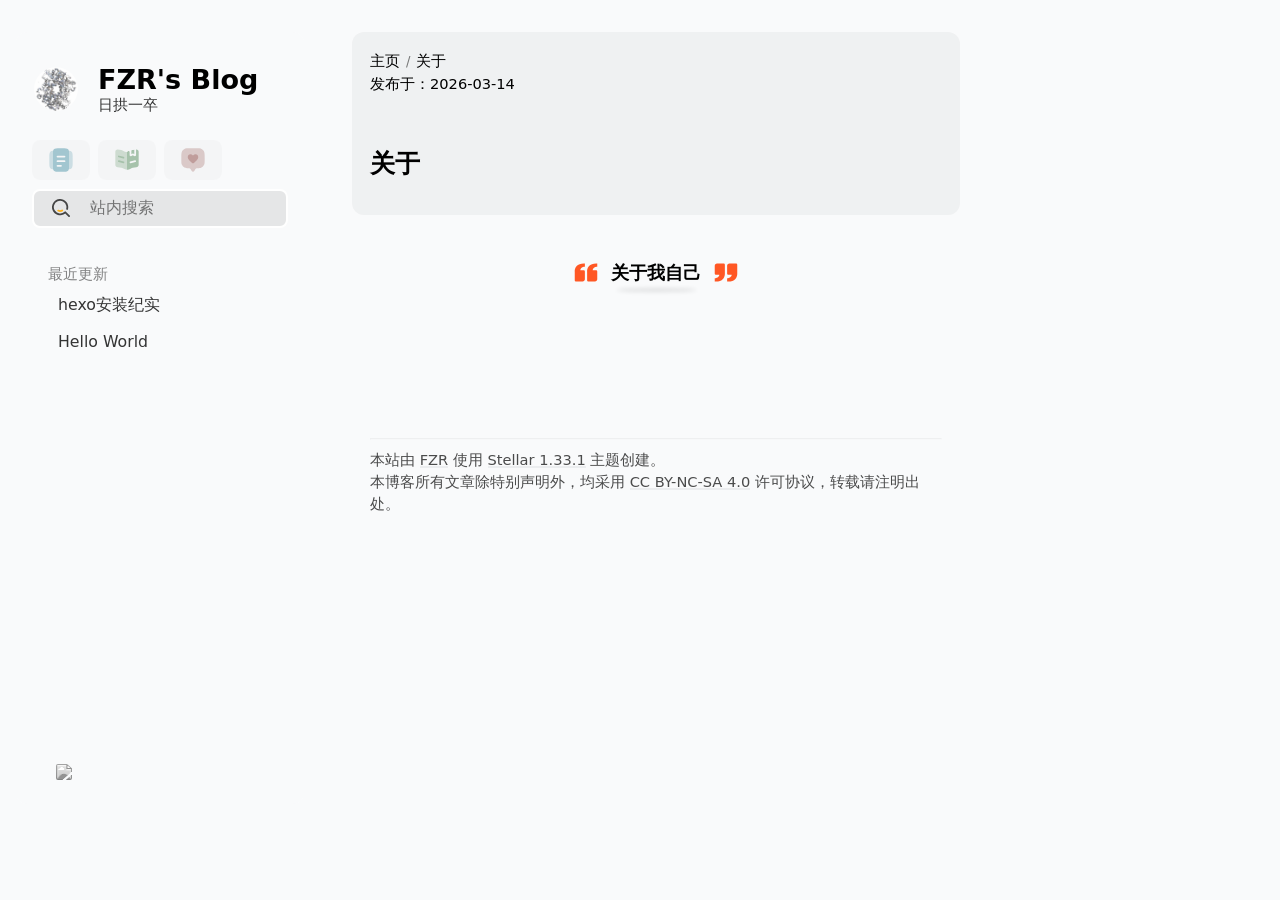
==== commit 5f4fcdd9: "Site updated: 2026-03-14 15:19:03" ====
--- a/about/index.html
+++ b/about/index.html
@@ -28,8 +28,8 @@
 <meta property="og:description" content="关于我自己">
 <meta property="og:locale" content="zh_CN">
 <meta property="og:image" content="http://example.com/images/%E8%81%94%E6%83%B3%E6%88%AA%E5%9B%BE_20250701091731.jpg">
-<meta property="article:published_time" content="2026-03-13T16:01:30.171Z">
-<meta property="article:modified_time" content="2026-03-13T16:01:30.171Z">
+<meta property="article:published_time" content="2026-03-14T07:18:54.701Z">
+<meta property="article:modified_time" content="2026-03-14T07:18:54.701Z">
 <meta property="article:author" content="FZR">
 <meta name="twitter:card" content="summary">
 <meta name="twitter:image" content="http://example.com/images/%E8%81%94%E6%83%B3%E6%88%AA%E5%9B%BE_20250701091731.jpg">
@@ -44,6 +44,8 @@
   <link rel="stylesheet" href="/css/main.css?v=1.33.1">
 
 
+  
+    <link rel="shortcut icon" href="/images/Untitled%204.ico">
   
 
   
@@ -81,7 +83,7 @@
   <span class="sep"></span>
   <a class="cap breadcrumb" href="/about/">关于</a>
   </div>
-<div class="flex-row" id="post-meta"><span class="text created">发布于：<time datetime="2026-03-13T16:01:30.171Z">2026-03-14</time></span><span class="sep updated"></span><span class="text updated">更新于：<time datetime="2026-03-13T16:01:30.171Z">2026-03-14</time></span></div></div></div>
+<div class="flex-row" id="post-meta"><span class="text created">发布于：<time datetime="2026-03-14T07:18:54.701Z">2026-03-14</time></span><span class="sep updated"></span><span class="text updated">更新于：<time datetime="2026-03-14T07:18:54.701Z">2026-03-14</time></span></div></div></div>
     
     <div class="bottom only-title">
       
@@ -92,7 +94,7 @@
     </div>
     
   </div>
-  </div><article class="md-text content"><p>关于我自己</p>
+  </div><article class="md-text content"><div class="tag-plugin quot p"><p class="content"><svg xmlns="http://www.w3.org/2000/svg" width="32" height="32" viewBox="0 0 24 24"><!-- Icon from BoxIcons Solid by Atisa - https://creativecommons.org/licenses/by/4.0/ --><path fill="currentColor" d="M3.691 6.292C5.094 4.771 7.217 4 10 4h1v2.819l-.804.161c-1.37.274-2.323.813-2.833 1.604A2.9 2.9 0 0 0 6.925 10H10a1 1 0 0 1 1 1v7c0 1.103-.897 2-2 2H3a1 1 0 0 1-1-1v-5l.003-2.919c-.009-.111-.199-2.741 1.688-4.789M20 20h-6a1 1 0 0 1-1-1v-5l.003-2.919c-.009-.111-.199-2.741 1.688-4.789C16.094 4.771 18.217 4 21 4h1v2.819l-.804.161c-1.37.274-2.323.813-2.833 1.604A2.9 2.9 0 0 0 17.925 10H21a1 1 0 0 1 1 1v7c0 1.103-.897 2-2 2"/></svg><span class="text">关于我自己</span><svg xmlns="http://www.w3.org/2000/svg" width="32" height="32" viewBox="0 0 24 24"><!-- Icon from BoxIcons Solid by Atisa - https://creativecommons.org/licenses/by/4.0/ --><path fill="currentColor" d="M20.309 17.708C22.196 15.66 22.006 13.03 22 13V5a1 1 0 0 0-1-1h-6c-1.103 0-2 .897-2 2v7a1 1 0 0 0 1 1h3.078a2.9 2.9 0 0 1-.429 1.396c-.508.801-1.465 1.348-2.846 1.624l-.803.16V20h1c2.783 0 4.906-.771 6.309-2.292m-11.007 0C11.19 15.66 10.999 13.03 10.993 13V5a1 1 0 0 0-1-1h-6c-1.103 0-2 .897-2 2v7a1 1 0 0 0 1 1h3.078a2.9 2.9 0 0 1-.429 1.396c-.508.801-1.465 1.348-2.846 1.624l-.803.16V20h1c2.783 0 4.906-.771 6.309-2.292"/></svg></p></div>
 </article>
 
 
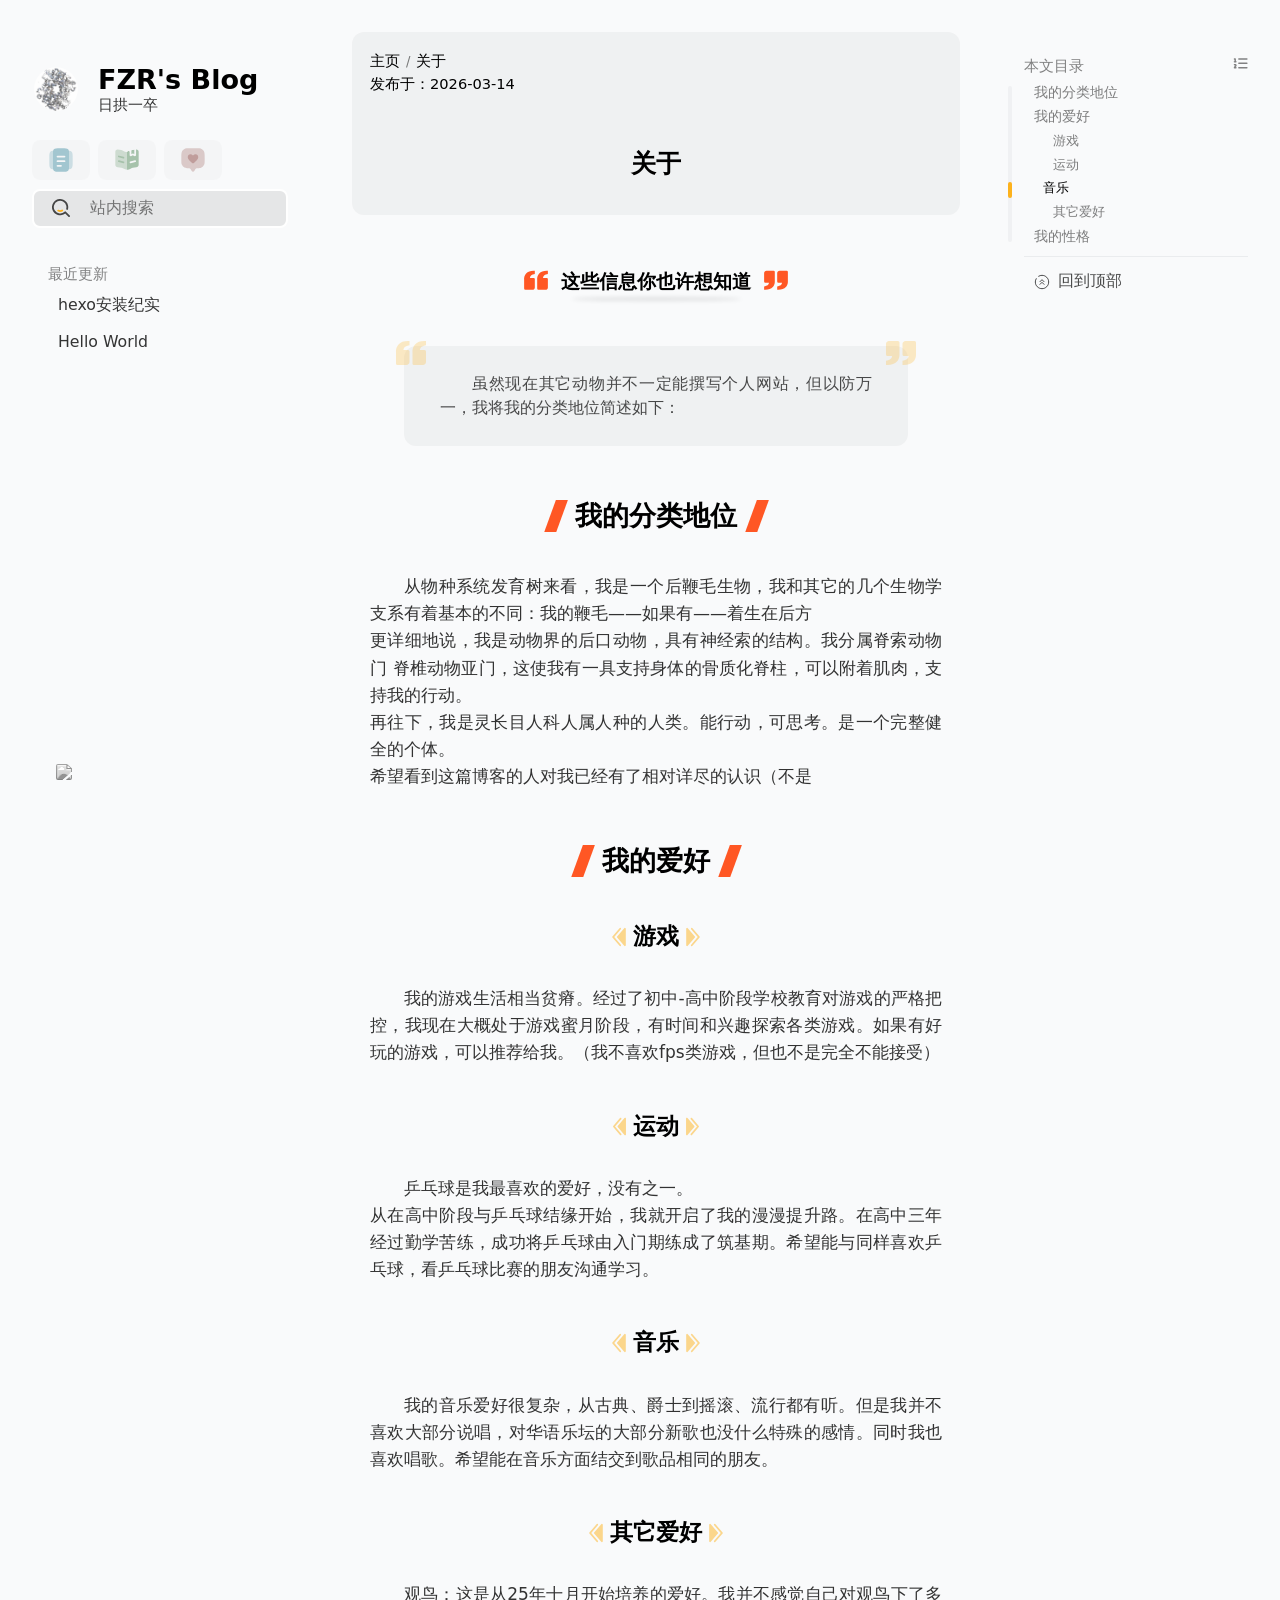
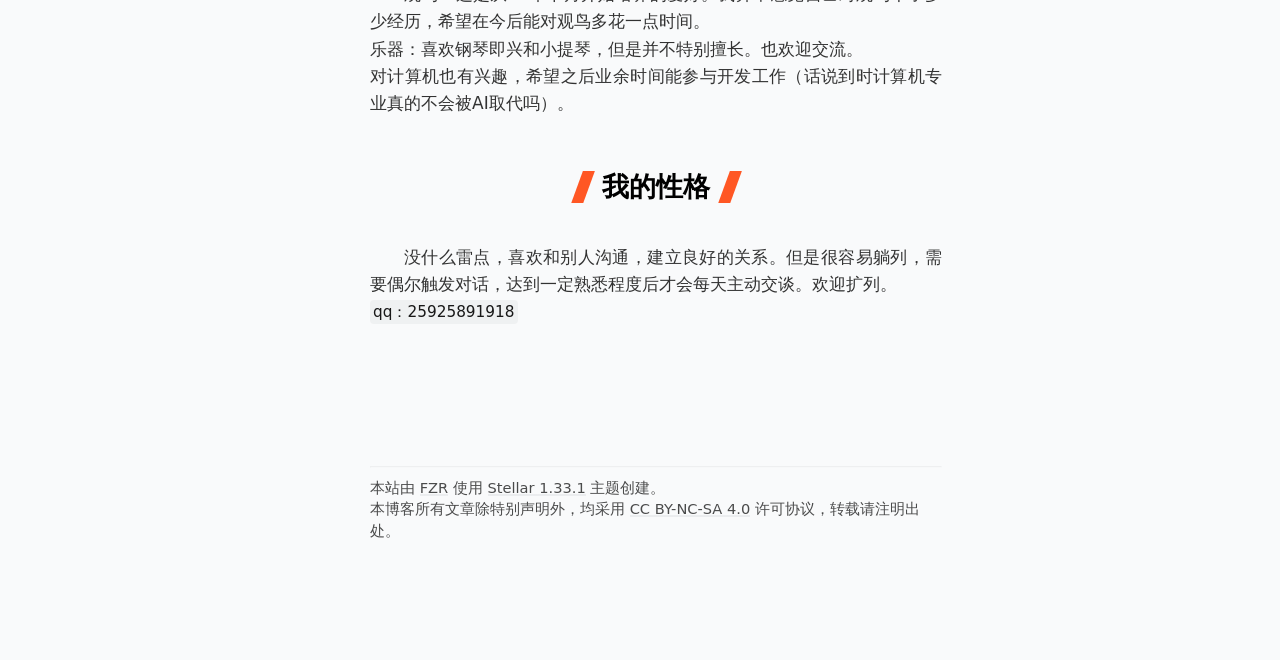
==== commit 12f967d8: "Site updated: 2026-03-14 22:55:29" ====
--- a/about/index.html
+++ b/about/index.html
@@ -20,16 +20,16 @@
   <title>关于 - FZR's Blog</title>
 
   
-    <meta name="description" content="关于我自己">
+    <meta name="description" content="这些信息你也许想知道  虽然现在其它动物并不一定能撰写个人网站，但以防万一，我将我的分类地位简述如下：  我的分类地位从物种系统发育树来看，我是一个后鞭毛生物，我和其它的几个生物学支系有着基本的不同：我的鞭毛——如果有——着生在后方更详细地说，我是动物界的后口动物，具有神经索的结构。我分属脊索动物门 脊椎动物亚门，这使我有一具支持身体的骨质化脊柱，可以附着肌肉，支持我的行动。再往下，我是灵长目人科">
 <meta property="og:type" content="website">
 <meta property="og:title" content="关于">
 <meta property="og:url" content="http://example.com/about/">
 <meta property="og:site_name" content="FZR&#39;s Blog">
-<meta property="og:description" content="关于我自己">
+<meta property="og:description" content="这些信息你也许想知道  虽然现在其它动物并不一定能撰写个人网站，但以防万一，我将我的分类地位简述如下：  我的分类地位从物种系统发育树来看，我是一个后鞭毛生物，我和其它的几个生物学支系有着基本的不同：我的鞭毛——如果有——着生在后方更详细地说，我是动物界的后口动物，具有神经索的结构。我分属脊索动物门 脊椎动物亚门，这使我有一具支持身体的骨质化脊柱，可以附着肌肉，支持我的行动。再往下，我是灵长目人科">
 <meta property="og:locale" content="zh_CN">
 <meta property="og:image" content="http://example.com/images/%E8%81%94%E6%83%B3%E6%88%AA%E5%9B%BE_20250701091731.jpg">
-<meta property="article:published_time" content="2026-03-14T07:18:54.701Z">
-<meta property="article:modified_time" content="2026-03-14T07:18:54.701Z">
+<meta property="article:published_time" content="2026-03-14T14:52:42.257Z">
+<meta property="article:modified_time" content="2026-03-14T14:52:42.257Z">
 <meta property="article:author" content="FZR">
 <meta name="twitter:card" content="summary">
 <meta name="twitter:image" content="http://example.com/images/%E8%81%94%E6%83%B3%E6%88%AA%E5%9B%BE_20250701091731.jpg">
@@ -50,12 +50,12 @@
 
   
 
-  <script type="application/ld+json">{"@context":"https://schema.org","@type":"Website","@id":"http://example.com/about/","author":{"@type":"Person","name":"FZR","sameAs":[],"image":"/images/联想截图_20250701091731.jpg"},"name":"关于","description":"关于我自己\n","url":"http://example.com/about/"}</script>
+  <script type="application/ld+json">{"@context":"https://schema.org","@type":"Website","@id":"http://example.com/about/","author":{"@type":"Person","name":"FZR","sameAs":[],"image":"/images/联想截图_20250701091731.jpg"},"name":"关于","description":"这些信息你也许想知道\n\n虽然现在其它动物并不一定能撰写个人网站，但以防万一，我将我的分类地位简述如下：\n\n我的分类地位从物种系统发育树来看，我是一个后鞭毛生物，我和其它的几个生物学支系有着基本的不同：我的鞭毛——如果有——着生在后方更详细地说，我是动物界的后口动物，具有神经索的结构。我分属脊索动物门 脊椎动物亚门，这使我有一具支持身体的骨质化脊柱，可以附着肌肉，支持我的行动。再往下，我是灵长...","url":"http://example.com/about/"}</script>
   
 </head>
 <body>
 
-<div class="l_body content" id="start" layout="page" type="tech" ><aside class="l_left"><div class="sidebg"></div><div class="leftbar-container">
+<div class="l_body content" id="start" layout="page" type="story" text-indent><aside class="l_left"><div class="sidebg"></div><div class="leftbar-container">
 
 
 <header class="header"><div class="logo-wrap"><a class="avatar" href="/about/"><div class="bg" style="opacity:0;background-image:url(https://gcore.jsdelivr.net/gh/cdn-x/placeholder@1.0.12/avatar/round/rainbow64@3x.webp);"></div><img no-lazy class="avatar" src="/images/联想截图_20250701091731.jpg" onerror="javascript:this.classList.add('error');this.src='https://gcore.jsdelivr.net/gh/cdn-x/placeholder@1.0.12/image/2659360.svg';"></a><a class="title" href="/"><div class="main">FZR's Blog</div><div class="sub normal cap">日拱一卒</div><div class="sub hover cap" style="opacity:0">功不唐捐</div></a></div></header>
@@ -83,7 +83,7 @@
   <span class="sep"></span>
   <a class="cap breadcrumb" href="/about/">关于</a>
   </div>
-<div class="flex-row" id="post-meta"><span class="text created">发布于：<time datetime="2026-03-14T07:18:54.701Z">2026-03-14</time></span><span class="sep updated"></span><span class="text updated">更新于：<time datetime="2026-03-14T07:18:54.701Z">2026-03-14</time></span></div></div></div>
+<div class="flex-row" id="post-meta"><span class="text created">发布于：<time datetime="2026-03-14T14:52:42.257Z">2026-03-14</time></span><span class="sep updated"></span><span class="text updated">更新于：<time datetime="2026-03-14T14:52:42.257Z">2026-03-14</time></span></div></div></div>
     
     <div class="bottom only-title">
       
@@ -94,7 +94,16 @@
     </div>
     
   </div>
-  </div><article class="md-text content"><div class="tag-plugin quot p"><p class="content"><svg xmlns="http://www.w3.org/2000/svg" width="32" height="32" viewBox="0 0 24 24"><!-- Icon from BoxIcons Solid by Atisa - https://creativecommons.org/licenses/by/4.0/ --><path fill="currentColor" d="M3.691 6.292C5.094 4.771 7.217 4 10 4h1v2.819l-.804.161c-1.37.274-2.323.813-2.833 1.604A2.9 2.9 0 0 0 6.925 10H10a1 1 0 0 1 1 1v7c0 1.103-.897 2-2 2H3a1 1 0 0 1-1-1v-5l.003-2.919c-.009-.111-.199-2.741 1.688-4.789M20 20h-6a1 1 0 0 1-1-1v-5l.003-2.919c-.009-.111-.199-2.741 1.688-4.789C16.094 4.771 18.217 4 21 4h1v2.819l-.804.161c-1.37.274-2.323.813-2.833 1.604A2.9 2.9 0 0 0 17.925 10H21a1 1 0 0 1 1 1v7c0 1.103-.897 2-2 2"/></svg><span class="text">关于我自己</span><svg xmlns="http://www.w3.org/2000/svg" width="32" height="32" viewBox="0 0 24 24"><!-- Icon from BoxIcons Solid by Atisa - https://creativecommons.org/licenses/by/4.0/ --><path fill="currentColor" d="M20.309 17.708C22.196 15.66 22.006 13.03 22 13V5a1 1 0 0 0-1-1h-6c-1.103 0-2 .897-2 2v7a1 1 0 0 0 1 1h3.078a2.9 2.9 0 0 1-.429 1.396c-.508.801-1.465 1.348-2.846 1.624l-.803.16V20h1c2.783 0 4.906-.771 6.309-2.292m-11.007 0C11.19 15.66 10.999 13.03 10.993 13V5a1 1 0 0 0-1-1h-6c-1.103 0-2 .897-2 2v7a1 1 0 0 0 1 1h3.078a2.9 2.9 0 0 1-.429 1.396c-.508.801-1.465 1.348-2.846 1.624l-.803.16V20h1c2.783 0 4.906-.771 6.309-2.292"/></svg></p></div>
+  </div><article class="md-text content"><div class="tag-plugin quot p"><p class="content"><svg xmlns="http://www.w3.org/2000/svg" width="32" height="32" viewBox="0 0 24 24"><!-- Icon from BoxIcons Solid by Atisa - https://creativecommons.org/licenses/by/4.0/ --><path fill="currentColor" d="M3.691 6.292C5.094 4.771 7.217 4 10 4h1v2.819l-.804.161c-1.37.274-2.323.813-2.833 1.604A2.9 2.9 0 0 0 6.925 10H10a1 1 0 0 1 1 1v7c0 1.103-.897 2-2 2H3a1 1 0 0 1-1-1v-5l.003-2.919c-.009-.111-.199-2.741 1.688-4.789M20 20h-6a1 1 0 0 1-1-1v-5l.003-2.919c-.009-.111-.199-2.741 1.688-4.789C16.094 4.771 18.217 4 21 4h1v2.819l-.804.161c-1.37.274-2.323.813-2.833 1.604A2.9 2.9 0 0 0 17.925 10H21a1 1 0 0 1 1 1v7c0 1.103-.897 2-2 2"/></svg><span class="text">这些信息你也许想知道</span><svg xmlns="http://www.w3.org/2000/svg" width="32" height="32" viewBox="0 0 24 24"><!-- Icon from BoxIcons Solid by Atisa - https://creativecommons.org/licenses/by/4.0/ --><path fill="currentColor" d="M20.309 17.708C22.196 15.66 22.006 13.03 22 13V5a1 1 0 0 0-1-1h-6c-1.103 0-2 .897-2 2v7a1 1 0 0 0 1 1h3.078a2.9 2.9 0 0 1-.429 1.396c-.508.801-1.465 1.348-2.846 1.624l-.803.16V20h1c2.783 0 4.906-.771 6.309-2.292m-11.007 0C11.19 15.66 10.999 13.03 10.993 13V5a1 1 0 0 0-1-1h-6c-1.103 0-2 .897-2 2v7a1 1 0 0 0 1 1h3.078a2.9 2.9 0 0 1-.429 1.396c-.508.801-1.465 1.348-2.846 1.624l-.803.16V20h1c2.783 0 4.906-.771 6.309-2.292"/></svg></p></div>
+<blockquote>
+<p>虽然现在其它动物并不一定能撰写个人网站，但以防万一，我将我的分类地位简述如下：</p>
+</blockquote>
+<h2 id="我的分类地位"><a href="#我的分类地位" class="headerlink" title="我的分类地位"></a>我的分类地位</h2><p>从物种系统发育树来看，我是一个后鞭毛生物，我和其它的几个生物学支系有着基本的不同：我的鞭毛——如果有——着生在后方<br>更详细地说，我是动物界的后口动物，具有神经索的结构。我分属脊索动物门 脊椎动物亚门，这使我有一具支持身体的骨质化脊柱，可以附着肌肉，支持我的行动。<br>再往下，我是灵长目人科人属人种的人类。能行动，可思考。是一个完整健全的个体。<br>希望看到这篇博客的人对我已经有了相对详尽的认识（不是</p>
+<h2 id="我的爱好"><a href="#我的爱好" class="headerlink" title="我的爱好"></a>我的爱好</h2><h3 id="游戏"><a href="#游戏" class="headerlink" title="游戏"></a>游戏</h3><p>我的游戏生活相当贫瘠。经过了初中-高中阶段学校教育对游戏的严格把控，我现在大概处于游戏蜜月阶段，有时间和兴趣探索各类游戏。如果有好玩的游戏，可以推荐给我。（我不喜欢fps类游戏，但也不是完全不能接受）</p>
+<h3 id="运动"><a href="#运动" class="headerlink" title="运动"></a>运动</h3><p>乒乓球是我最喜欢的爱好，没有之一。<br>从在高中阶段与乒乓球结缘开始，我就开启了我的漫漫提升路。在高中三年经过勤学苦练，成功将乒乓球由入门期练成了筑基期。希望能与同样喜欢乒乓球，看乒乓球比赛的朋友沟通学习。</p>
+<h3 id="音乐"><a href="#音乐" class="headerlink" title="音乐"></a>音乐</h3><p>我的音乐爱好很复杂，从古典、爵士到摇滚、流行都有听。但是我并不喜欢大部分说唱，对华语乐坛的大部分新歌也没什么特殊的感情。同时我也喜欢唱歌。希望能在音乐方面结交到歌品相同的朋友。</p>
+<h3 id="其它爱好"><a href="#其它爱好" class="headerlink" title="其它爱好"></a>其它爱好</h3><p>观鸟：这是从25年十月开始培养的爱好。我并不感觉自己对观鸟下了多少经历，希望在今后能对观鸟多花一点时间。<br>  乐器：喜欢钢琴即兴和小提琴，但是并不特别擅长。也欢迎交流。<br>对计算机也有兴趣，希望之后业余时间能参与开发工作（话说到时计算机专业真的不会被AI取代吗）。</p>
+<h2 id="我的性格"><a href="#我的性格" class="headerlink" title="我的性格"></a>我的性格</h2><p>没什么雷点，喜欢和别人沟通，建立良好的关系。但是很容易躺列，需要偶尔触发对话，达到一定熟悉程度后才会每天主动交谈。欢迎扩列。<br><code>qq：25925891918</code></p>
 </article>
 
 
@@ -102,7 +111,10 @@
 <footer class="page-footer footnote"><hr><div class="text"><p>本站由 <a href="/">FZR</a> 使用 <a target="_blank" rel="noopener" href="https://github.com/xaoxuu/hexo-theme-stellar/tree/1.33.1">Stellar 1.33.1</a> 主题创建。<br>本博客所有文章除特别声明外，均采用 <a target="_blank" rel="noopener" href="https://creativecommons.org/licenses/by-nc-sa/4.0/">CC BY-NC-SA 4.0</a> 许可协议，转载请注明出处。</p>
 </div></footer>
 <div class="main-mask" onclick="sidebar.dismiss()"></div></div><aside class="l_right">
-</aside><div class='float-panel'>
+<div class="widgets">
+
+<widget class="widget-wrapper toc" id="data-toc" collapse="false"><div class="widget-header dis-select"><span class="name">本文目录</span><a class="cap-action" onclick="sidebar.toggleTOC()" ><svg xmlns="http://www.w3.org/2000/svg" width="32" height="32" viewBox="0 0 24 24"><path fill="none" stroke="currentColor" stroke-linecap="round" stroke-linejoin="round" stroke-width="2" d="M10 6h11m-11 6h11m-11 6h11M4 6h1v4m-1 0h2m0 8H4c0-1 2-2 2-3s-1-1.5-2-1"/></svg></a></div><div class="widget-body"><ol class="toc"><li class="toc-item toc-level-2"><a class="toc-link" href="#%E6%88%91%E7%9A%84%E5%88%86%E7%B1%BB%E5%9C%B0%E4%BD%8D"><span class="toc-text">我的分类地位</span></a></li><li class="toc-item toc-level-2"><a class="toc-link" href="#%E6%88%91%E7%9A%84%E7%88%B1%E5%A5%BD"><span class="toc-text">我的爱好</span></a><ol class="toc-child"><li class="toc-item toc-level-3"><a class="toc-link" href="#%E6%B8%B8%E6%88%8F"><span class="toc-text">游戏</span></a></li><li class="toc-item toc-level-3"><a class="toc-link" href="#%E8%BF%90%E5%8A%A8"><span class="toc-text">运动</span></a></li><li class="toc-item toc-level-3"><a class="toc-link" href="#%E9%9F%B3%E4%B9%90"><span class="toc-text">音乐</span></a></li><li class="toc-item toc-level-3"><a class="toc-link" href="#%E5%85%B6%E5%AE%83%E7%88%B1%E5%A5%BD"><span class="toc-text">其它爱好</span></a></li></ol></li><li class="toc-item toc-level-2"><a class="toc-link" href="#%E6%88%91%E7%9A%84%E6%80%A7%E6%A0%BC"><span class="toc-text">我的性格</span></a></li></ol></div><div class="widget-footer"><a class="top" onclick="util.scrollTop()"><svg xmlns="http://www.w3.org/2000/svg" width="32" height="32" viewBox="0 0 24 24"><!-- Icon from Solar by 480 Design - https://creativecommons.org/licenses/by/4.0/ --><g fill="none" stroke="currentColor" stroke-linecap="round" stroke-width="1.5"><path stroke-linejoin="round" d="m9 15.5l3-3l3 3m-6-4l3-3l3 3"/><path d="M7 3.338A9.95 9.95 0 0 1 12 2c5.523 0 10 4.477 10 10s-4.477 10-10 10S2 17.523 2 12c0-1.821.487-3.53 1.338-5"/></g></svg><span>回到顶部</span></a></div></widget>
+</div></aside><div class='float-panel'>
   <button type='button' style='display:none' class='laptop-only rightbar-toggle mobile' onclick='sidebar.rightbar()'>
     <svg xmlns="http://www.w3.org/2000/svg" width="32" height="32" viewBox="0 0 24 24"><path fill="none" stroke="currentColor" stroke-linecap="round" stroke-linejoin="round" stroke-width="2" d="M10 6h11m-11 6h11m-11 6h11M4 6h1v4m-1 0h2m0 8H4c0-1 2-2 2-3s-1-1.5-2-1"/></svg>
   </button>
